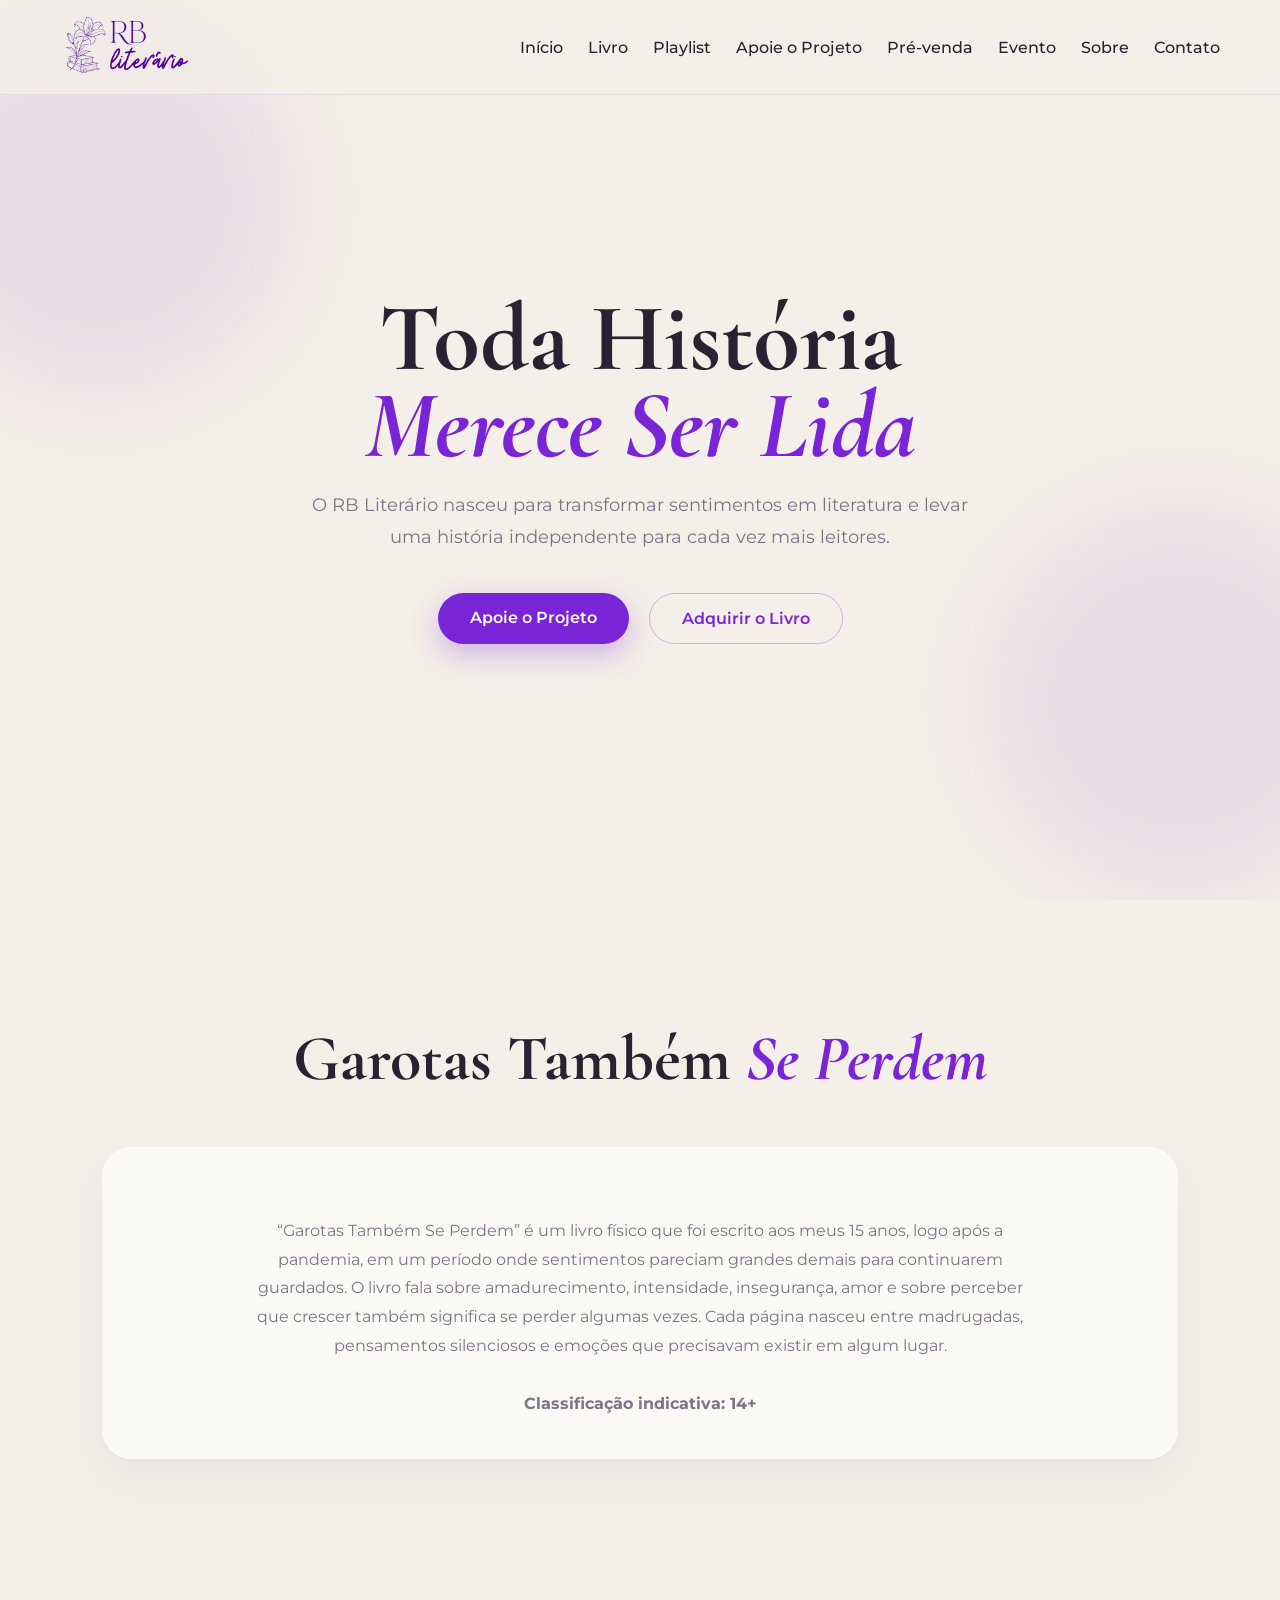
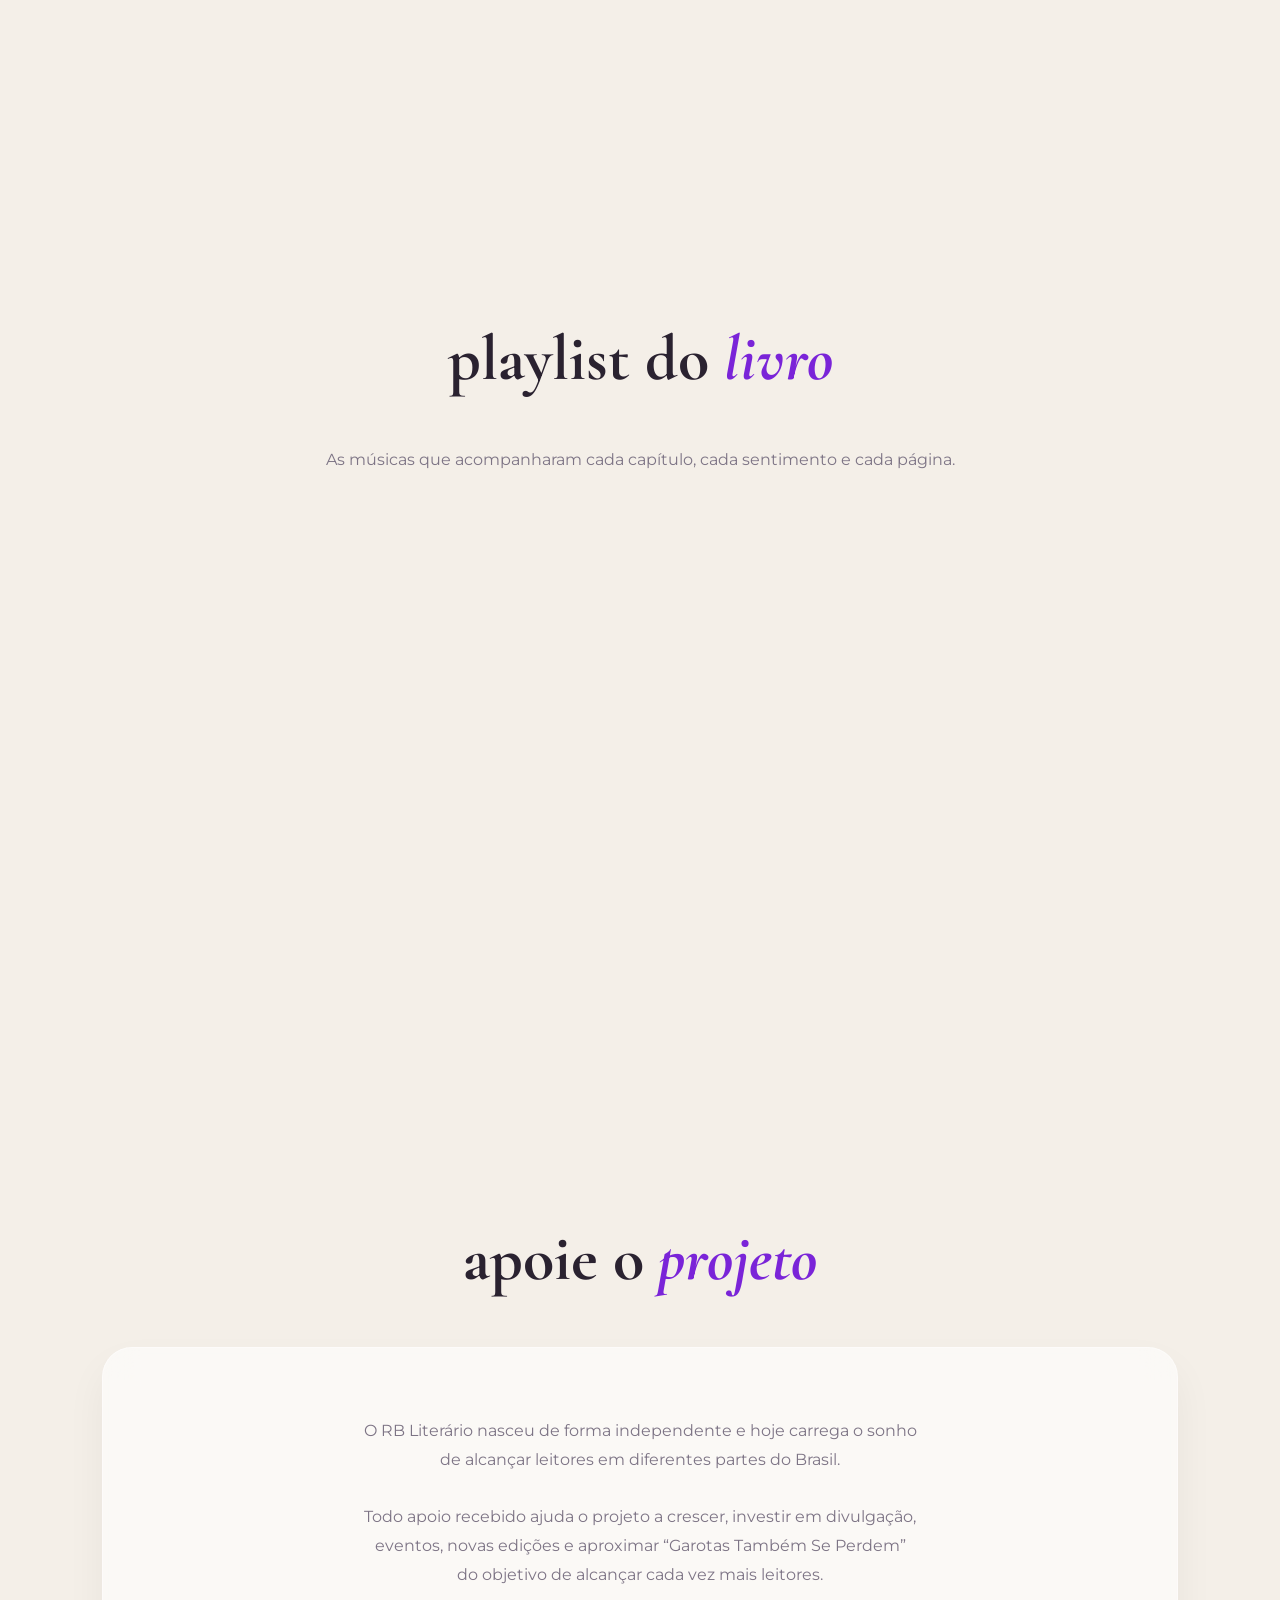
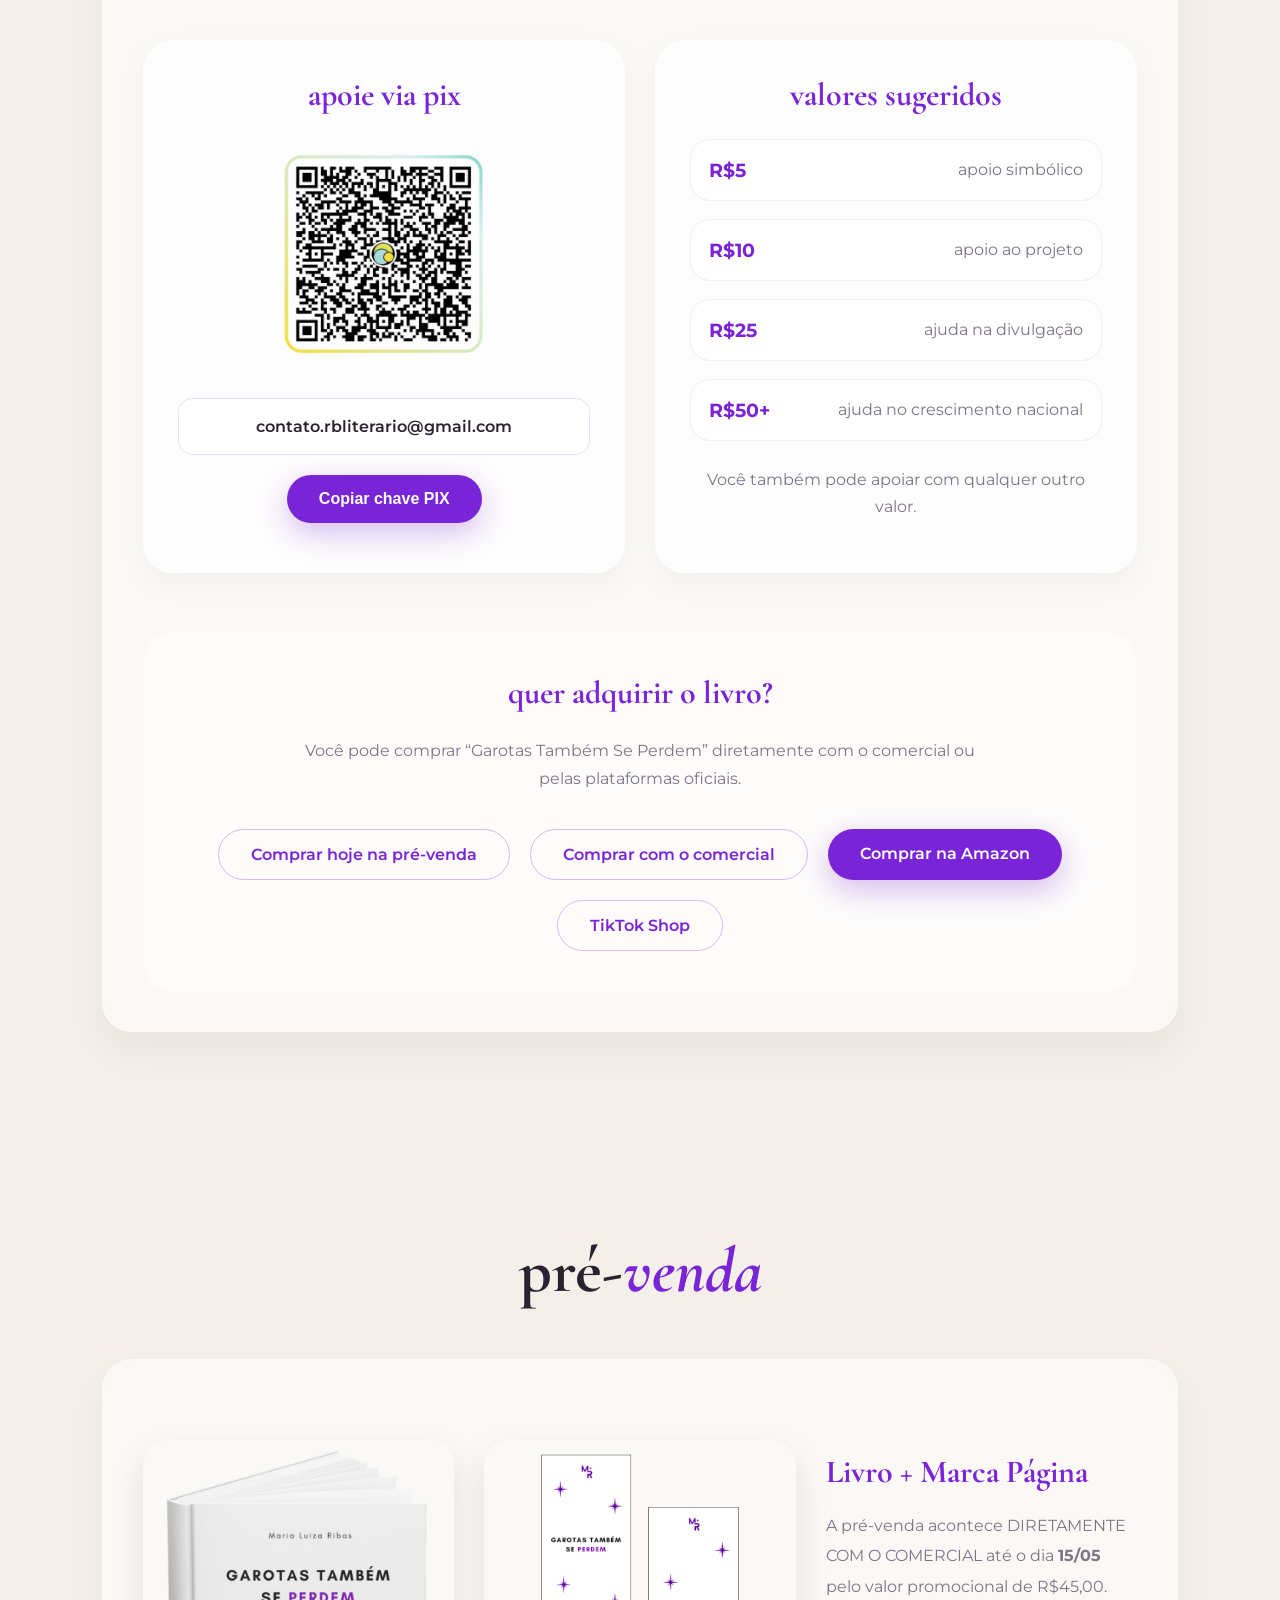
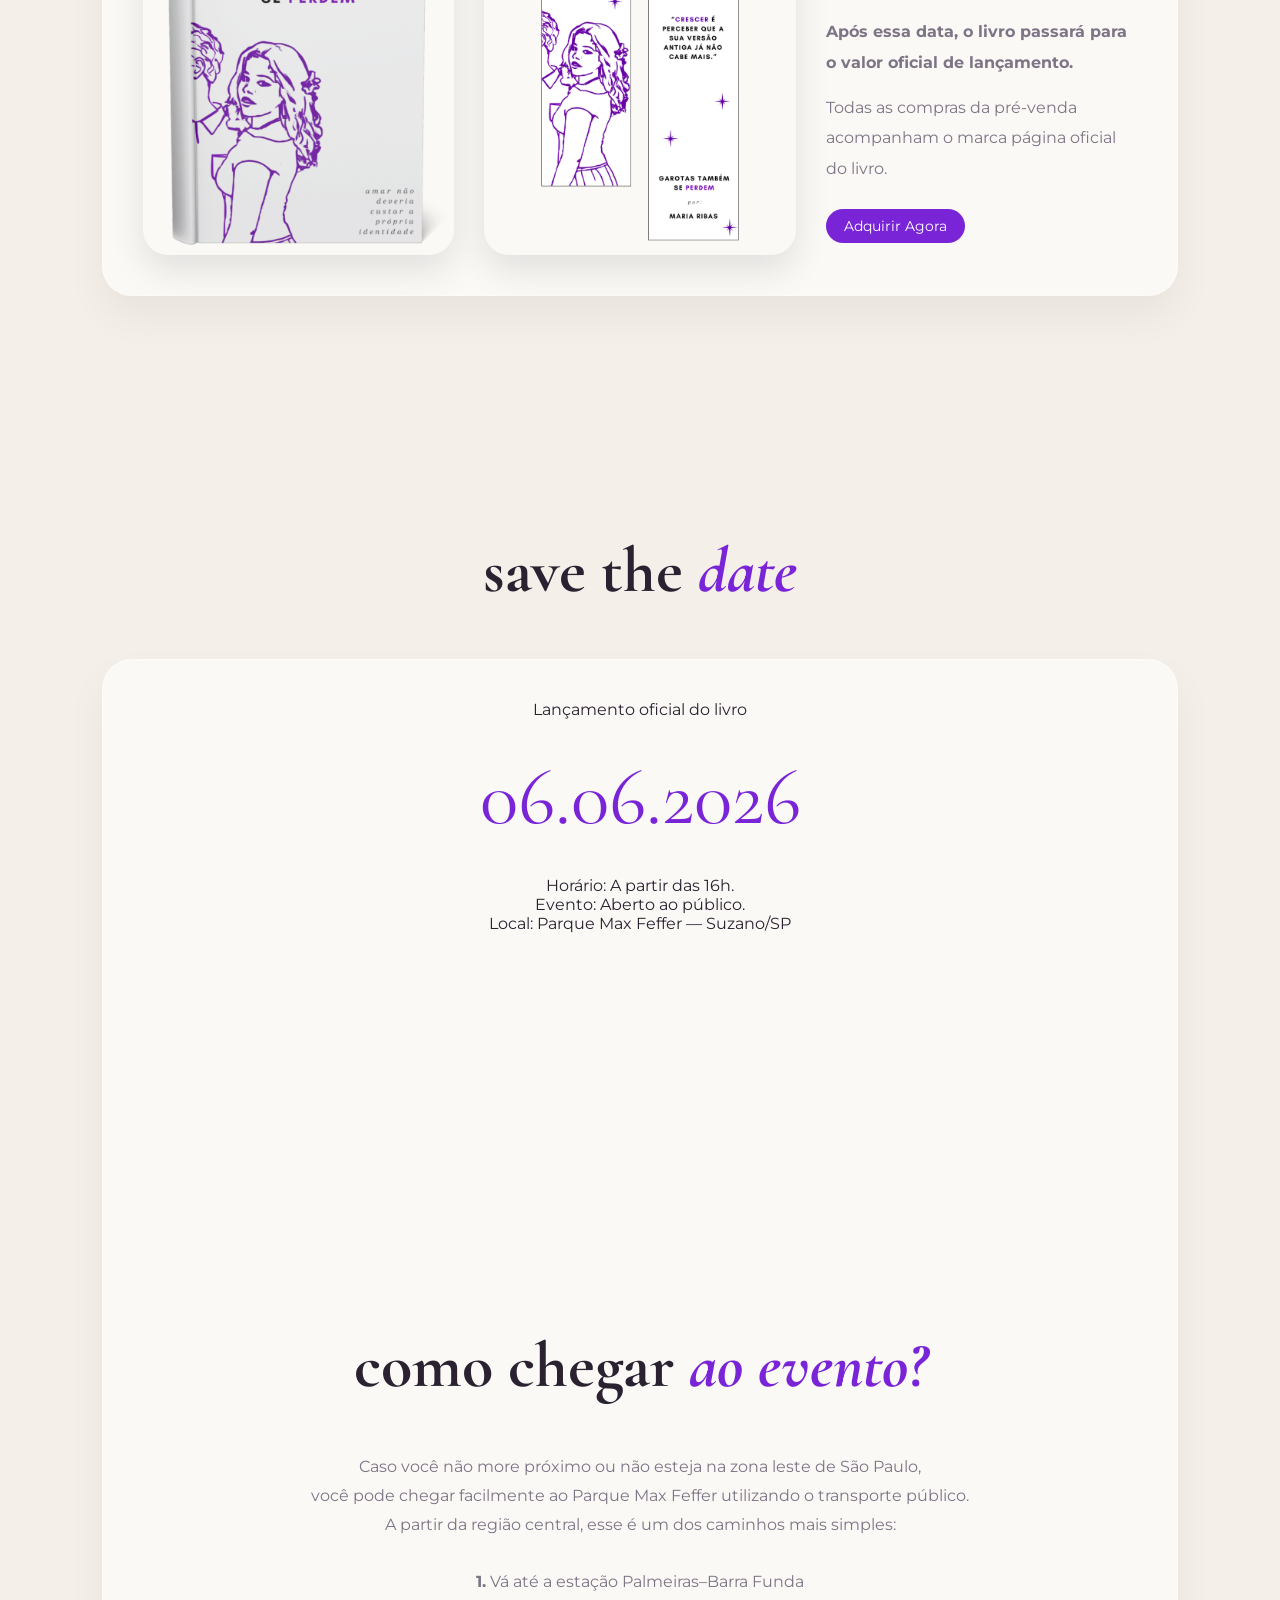
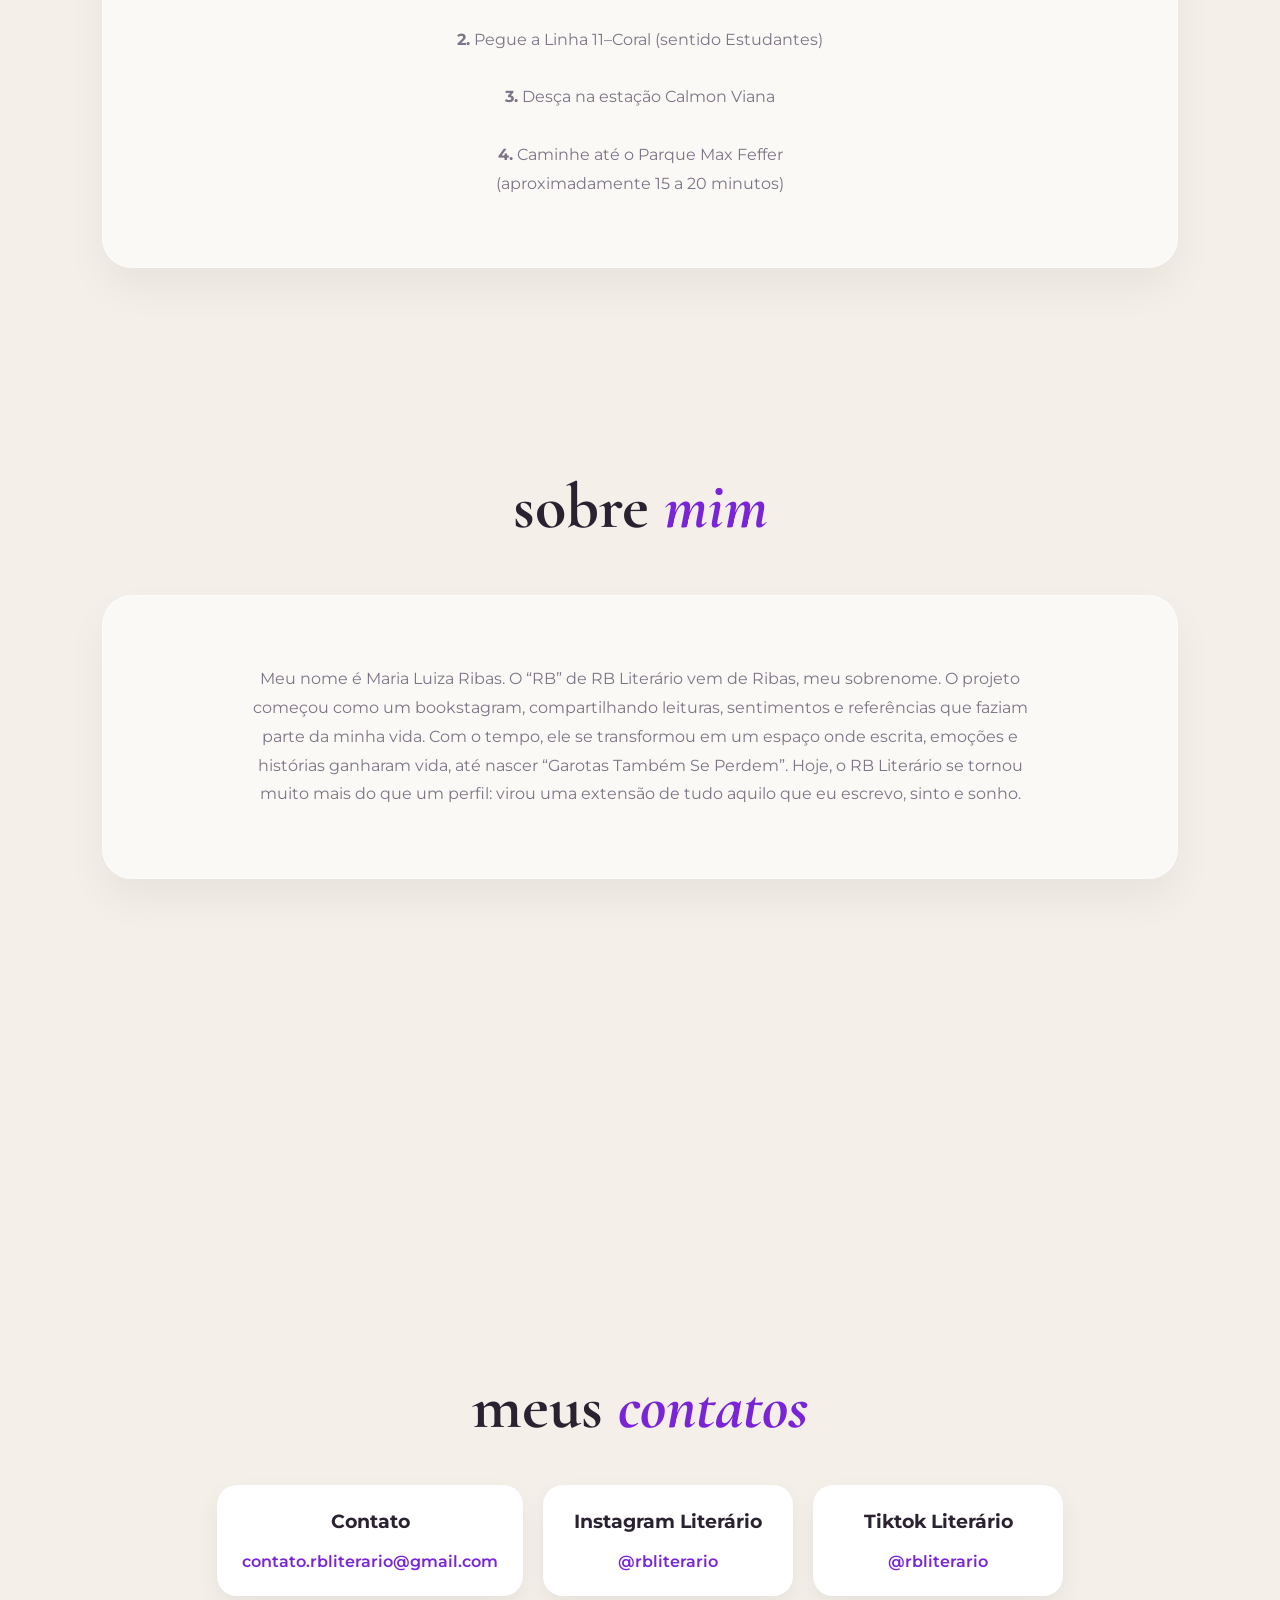
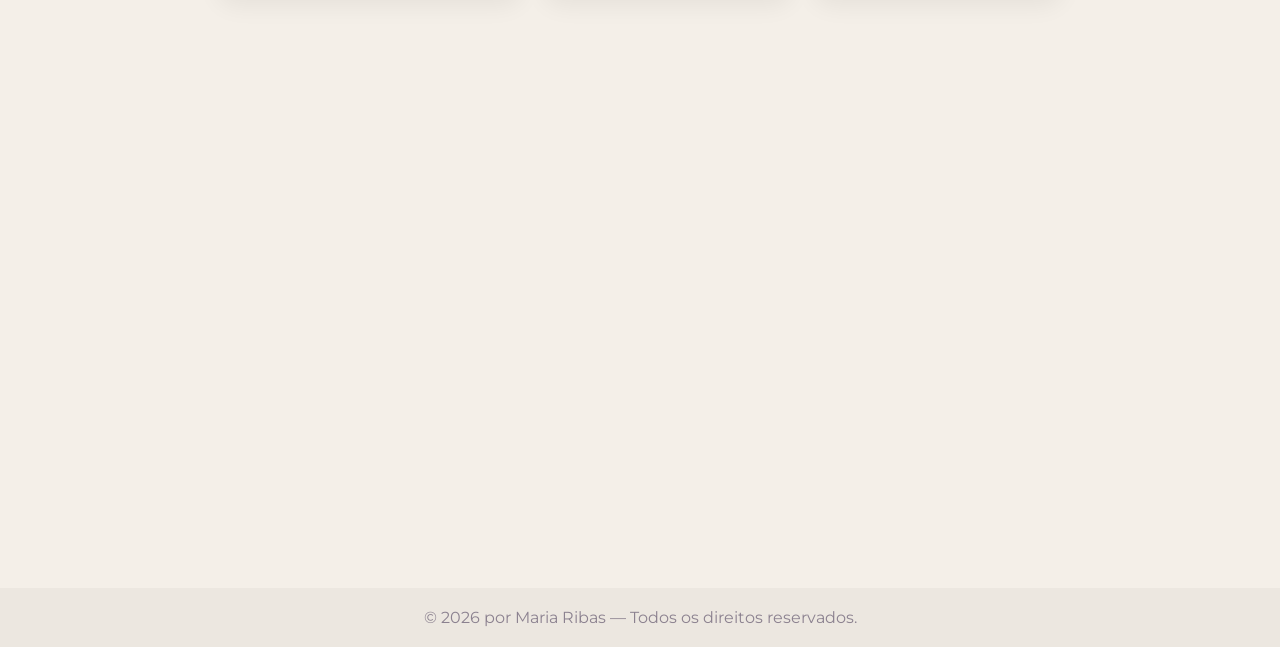
==== index.html @ 1b00bbaa "Update index.html" ====
<!DOCTYPE html>
<html lang="pt-BR">

<head>
  <meta charset="UTF-8" />
  <meta name="viewport" content="width=device-width, initial-scale=1.0" />

  <title>RB Literário | Maria Luiza Ribas</title>
  <meta name="description" content="Site oficial da escritora Maria Luiza Ribas e do projeto RB Literário.">
  <link rel="icon" href="img/Icon.png">

  <link rel="preconnect" href="https://fonts.googleapis.com">
  <link rel="preconnect" href="https://fonts.gstatic.com" crossorigin>
  <link
    href="https://fonts.googleapis.com/css2?family=Cormorant+Garamond:wght@300;400;500;600;700&family=Montserrat:wght@300;400;500;600;700&display=swap"
    rel="stylesheet">

  <link rel="stylesheet" href="style.css">
</head>


<body>

  <header>
    <nav>

      <div class="logo">
        <img src="img/LogoRB.png" alt="Logo RB Literário">
      </div>

      <div class="menu-toggle" id="menu-toggle">
        <span></span>
        <span></span>
        <span></span>
      </div>

      <div class="menu">

        <a href="#inicio">Início</a>

        <a href="#livro">Livro</a>

        <a href="#playlist">Playlist</a>

        <a href="#apoie">Apoie o Projeto</a>

        <a href="#venda">Pré-venda</a>

        <a href="#convite">Evento</a>

        <a href="#sobre">Sobre</a>

        <a href="#contato">Contato</a>

      </div>

    </nav>
  </header>

  <section class="hero" id="inicio">

    <div class="floating one"></div>
    <div class="floating two"></div>

    <h1>
        Toda História <br>
      <span>Merece Ser Lida</span>
    </h1>

    <p>
       O RB Literário nasceu para transformar sentimentos em literatura e levar uma história independente para cada vez mais leitores.
    </p>

    <div class="hero-buttons">
      <a href="#apoie" class="btn btn-primary">Apoie o Projeto</a>

      <a href="#venda" class="btn btn-secondary">
        Adquirir o Livro
      </a>

    </div>

  </section>

  <section id="livro" class="reveal">

    <h2 class="section-title">
      Garotas Também <span>Se Perdem</span>
    </h2>

    <div class="glass-card">

      <p class="section-text">
        “Garotas Também Se Perdem” é um livro físico que foi escrito aos meus 15 anos, logo após a pandemia, em um período onde sentimentos pareciam grandes demais para continuarem guardados. O livro fala sobre amadurecimento, intensidade, insegurança, amor e sobre perceber que crescer também significa se perder algumas vezes. Cada página nasceu entre madrugadas, pensamentos silenciosos e emoções que precisavam existir em algum lugar.

        <b>Classificação indicativa: 14+</b>
      </p>

    </div>

  </section>

  <section id="playlist" class="reveal">

    <h2 class="section-title">
      playlist do <span>livro</span>
    </h2>

    <p class="section-text">
      As músicas que acompanharam cada capítulo, cada sentimento e cada página.

    </p>

    <iframe data-testid="embed-iframe" style="border-radius:12px"
      src="https://open.spotify.com/embed/playlist/5yF9Hea7boRkSgJHb0w9vC?utm_source=generator" width="100%"
      height="352" frameBorder="0" allowfullscreen=""
      allow="autoplay; clipboard-write; encrypted-media; fullscreen; picture-in-picture" loading="lazy">
    </iframe>

  </section>

   <section id="apoie" class="reveal">

  <h2 class="section-title">
    apoie o <span>projeto</span>
  </h2>

  <div class="glass-card apoio-container">

    <p class="section-text">
      O RB Literário nasceu de forma independente e hoje carrega o sonho
      de alcançar leitores em diferentes partes do Brasil.
    </p>

    <p class="section-text">
      Todo apoio recebido ajuda o projeto a crescer, investir em divulgação,
      eventos, novas edições e aproximar “Garotas Também Se Perdem”
      do objetivo de alcançar cada vez mais leitores.
    </p>

    <div class="apoio-grid">

      <div class="pix-card">

        <h3>apoie via pix</h3>

        <img
          src="img/qrcodepix.png"
          alt="QR Code PIX"
          class="pix-qr"
        >

        <div class="pix-key" id="pixKey">
          contato.rbliterario@gmail.com
        </div>

        <button class="btn btn-primary" id="copyPix">
          Copiar chave PIX
        </button>

        <span class="pix-feedback" id="pixFeedback"></span>

      </div>

      <div class="apoio-info">

        <h3>valores sugeridos</h3>

        <div class="valor-card">
          <strong>R$5</strong>
          <span>apoio simbólico</span>
        </div>

        <div class="valor-card">
          <strong>R$10</strong>
          <span>apoio ao projeto</span>
        </div>

        <div class="valor-card">
          <strong>R$25</strong>
          <span>ajuda na divulgação</span>
        </div>

        <div class="valor-card">
          <strong>R$50+</strong>
          <span>ajuda no crescimento nacional</span>
        </div>

        <p class="apoio-extra">
          Você também pode apoiar com qualquer outro valor.
        </p>

      </div>

    </div>

    <div class="comprar-livro">

      <h3>quer adquirir o livro?</h3>

      <p>
        Você pode comprar “Garotas Também Se Perdem”
        diretamente com o comercial ou pelas plataformas oficiais.
      </p>

      <div class="comprar-buttons">

         <a href="#venda"
          class="btn btn-secondary">
          Comprar hoje na pré-venda
        </a>

        <a href="mailto:contato.rbliterario@gmail.com"
          class="btn btn-secondary">
          Comprar com o comercial
        </a>

        <a href="#"
          target="_blank"
          class="btn btn-primary">
          Comprar na Amazon
        </a>

        <a href="#"
          target="_blank"
          class="btn btn-secondary">
          TikTok Shop
        </a>

      </div>

    </div>

  </div>

</section>

  <section id="venda" class="reveal">

    <h2 class="section-title">
      pré-<span>venda</span>
    </h2>

    <div class="glass-card">

      <div class="pre-venda-grid">

        <img src="img/LivroFisico.png" alt="Livro" class="pre-venda-img">

        <img src="img/MarcaPag.png" alt="Marca Página" class="pre-venda-img">

        <div class="pre-venda-info">

          <h3>Livro + Marca Página</h3>

          <p>
            A pré-venda acontece DIRETAMENTE COM O COMERCIAL até o dia <strong>15/05</strong> pelo valor promocional de R$45,00.
          </p>

          <p>
            <strong>Após essa data, o livro passará para o valor oficial de lançamento.</strong>
            <!-- de <strong>R$60,00</strong>. -->
          </p>

          <p>
            Todas as compras da pré-venda acompanham o marca página oficial do livro.
          </p>

          <span class="badge">
            <a href="#contato">Adquirir Agora</a>
          </span>

        </div>

      </div>

    </div>

  </section>

  <section id="convite" class="reveal">

    <h2 class="section-title">
      save the <span>date</span>
    </h2>

    <div class="glass-card invite-box">

      <p>Lançamento oficial do livro</p>

      <div class="invite-date">
        06.06.2026
      </div>

      <p>
        Horário: A partir das 16h.
        <br>
        Evento: Aberto ao público.
        <br>
        Local: Parque Max Feffer — Suzano/SP
      </p>

      <iframe class="mapa" src="https://www.google.com/maps?q=Parque+Max+Feffer+Suzano&output=embed" loading="lazy">
      </iframe>

       <h2 class="section-title">
      como chegar <span>ao evento?</span>
    </h2>

      
      <p class="section-text">
        Caso você não more próximo ou não esteja na zona leste de São Paulo,
        você pode chegar facilmente ao Parque Max Feffer utilizando o transporte público.
        A partir da região central, esse é um dos caminhos mais simples:

        <strong>1.</strong> Vá até a estação Palmeiras–Barra Funda

        <strong>2.</strong> Pegue a Linha 11–Coral (sentido Estudantes)

        <strong>3.</strong> Desça na estação Calmon Viana

        <strong>4.</strong> Caminhe até o Parque Max Feffer
        (aproximadamente 15 a 20 minutos)

      </p>
      
    </div>

  </section>

   <section id="sobre" class="reveal">

    <h2 class="section-title">
      sobre <span>mim</span>
    </h2>

    <div class="glass-card">

      <p class="section-text">
        Meu nome é Maria Luiza Ribas. O “RB” de RB Literário vem de Ribas, meu sobrenome. O projeto começou como um bookstagram, compartilhando leituras, sentimentos e referências que faziam parte da minha vida. Com o tempo, ele se transformou em um espaço onde escrita, emoções e histórias ganharam vida, até nascer “Garotas Também Se Perdem”. Hoje, o RB Literário se tornou muito mais do que um perfil: virou uma extensão de tudo aquilo que eu escrevo, sinto e sonho.

      </p>

    </div>

  </section>

  <section id="contato" class="reveal">

    <h2 class="section-title">
      meus <span>contatos</span>
    </h2>

    <div class="socials">

      
      <div class="social-card">

        <h3>Contato</h3>

        <br>

        <a href="mailto:contato.rbliterario@gmail.com">
          contato.rbliterario@gmail.com
        </a>

      </div>


      <div class="social-card">

        <h3>Instagram Literário</h3>

        <br>

        <a href="https://www.instagram.com/rbliterario" target="_blank">
          @rbliterario
        </a>

      </div>

      <div class="social-card">

        <h3>Tiktok Literário</h3>

        <br>

        <a href="https://www.tiktok.com/@rbliterario?lang=pt-BR" target="_blank">
          @rbliterario
        </a>

      </div>

      <!-- <div class="social-card">

        <h3>Instagram Pessoal</h3>

        <br>

        <a href="https://www.instagram.com/maria.ribass">
          @maria.ribass
        </a>

      </div> -->

    </div>

  </section>

  <footer>
    © 2026 por Maria Ribas — Todos os direitos reservados.
  </footer>

<!-- 
  <footer>
  <div class="footer-content">
    <img src="img/LogoRB.png" alt="Logo RB Literário">
    <p>
       © 2026 — Todos os direitos reservados. Criado por Maria Ribas
    </p>
  </div>
</footer> -->

  <script src="script.js"></script>

</body>

</html>
---- style.css ----
* {
    margin: 0;
    padding: 0;
    box-sizing: border-box;
    scroll-behavior: smooth;
}

html,
body {
    overflow-x: hidden;
    width: 100%;
}

section {
    overflow: hidden;
}

:root {
    --bg: #f4efe8;
    --purple: #7a24d8;
    --dark: #2a2230;
    --light: #ffffff;
    --gray: #7d7485;
}

body {
    font-family: 'Montserrat', sans-serif;
    background: var(--bg);
    color: var(--dark);
    overflow-x: hidden;
}

body::-webkit-scrollbar {
    width: 10px;
}

body::-webkit-scrollbar-thumb {
    background: var(--purple);
    border-radius: 20px;
}

header {
    position: fixed;
    width: 100%;
    top: 0;
    z-index: 1000;
    backdrop-filter: blur(14px);
    background: rgba(244, 239, 232, 0.7);
    border-bottom: 1px solid rgba(122, 36, 216, 0.1);
}

nav {
    max-width: 1200px;
    margin: auto;
    display: flex;
    justify-content: space-between;
    align-items: center;
    padding: 15px 20px;
    position: relative;
}

.logo img {
    width: 180px;
}

.menu {
    display: flex;
    gap: 25px;
}

.menu a {
    text-decoration: none;
    color: var(--dark);
    font-weight: 500;
    transition: 0.3s;
    position: relative;
}

.menu a::after {
    content: '';
    position: absolute;
    width: 0;
    height: 2px;
    background: var(--purple);
    left: 0;
    bottom: -6px;
    transition: 0.3s;
}

.menu a:hover::after {
    width: 100%;
}

.menu-toggle {
    display: none;
    flex-direction: column;
    cursor: pointer;
    gap: 6px;
}

.menu-toggle span {
    width: 28px;
    height: 3px;
    background: var(--purple);
    border-radius: 20px;
    transition: 0.4s;
}

.menu-toggle.active span:nth-child(1) {
    transform: rotate(45deg) translateY(12px);
}

.menu-toggle.active span:nth-child(2) {
    opacity: 0;
}

.menu-toggle.active span:nth-child(3) {
    transform: rotate(-45deg) translateY(-12px);
}

section {
    min-height: 100vh;
    padding: 120px 8% 80px;
    position: relative;
}

.hero {
    display: flex;
    justify-content: center;
    align-items: center;
    text-align: center;
    flex-direction: column;
}

.hero h1 {
    font-family: 'Cormorant Garamond', serif;
    font-size: 6rem;
    line-height: 0.9;
    max-width: 900px;
    margin-bottom: 20px;
    animation: fadeUp 1s ease;
}

.hero h1 span {
    color: var(--purple);
    font-style: italic;
}

.hero p {
    max-width: 700px;
    color: var(--gray);
    font-size: 1.1rem;
    line-height: 1.8;
    animation: fadeUp 1.2s ease;
}

.hero-buttons {
    display: flex;
    gap: 20px;
    margin-top: 40px;
    flex-wrap: wrap;
    justify-content: center;
}

.btn {
    padding: 15px 32px;
    border-radius: 40px;
    border: none;
    cursor: pointer;
    font-size: 1rem;
    transition: 0.4s;
    text-decoration: none;
    font-weight: 600;
}

.btn-primary {
    background: var(--purple);
    color: white;
    box-shadow: 0 10px 30px rgba(122, 36, 216, 0.3);
}

.btn-primary:hover {
    transform: translateY(-5px) scale(1.03);
}

.btn-secondary {
    background: transparent;
    border: 1px solid rgba(122, 36, 216, 0.3);
    color: var(--purple);
}

.section-title {
    font-family: 'Cormorant Garamond', serif;
    font-size: 4rem;
    margin-bottom: 20px;
    text-align: center;
}

.section-title span {
    color: var(--purple);
    font-style: italic;
}

.section-text {
    max-width: 800px;
    margin: auto;
    text-align: center;
    line-height: 1.8;
    color: var(--gray);
    white-space: pre-line;
}

.glass-card {
    background: rgba(255, 255, 255, 0.6);
    border: 1px solid rgba(255, 255, 255, 0.4);
    backdrop-filter: blur(16px);
    border-radius: 30px;
    padding: 40px;
    margin-top: 50px;
    box-shadow: 0 20px 40px rgba(0, 0, 0, 0.05);
}

.invite-box {
    text-align: center;
}

.invite-date {
    font-size: 5rem;
    font-family: 'Cormorant Garamond', serif;
    color: var(--purple);
    margin: 30px 0;
}

.spotify {
    width: 100%;
    height: 380px;
    border: none;
    border-radius: 20px;
    margin-top: 40px;
}

.socials {
    display: flex;
    justify-content: center;
    gap: 20px;
    flex-wrap: wrap;
    margin-top: 40px;
}

.social-card {
    background: white;
    padding: 25px;
    border-radius: 20px;
    min-width: 250px;
    transition: 0.4s;
    text-align: center;
    box-shadow: 0 10px 25px rgba(0, 0, 0, 0.06);
}

.social-card:hover {
    transform: translateY(-8px);
}

.social-card a {
    color: var(--purple);
    text-decoration: none;
    font-weight: 600;
}

.floating {
    pointer-events: none;
    position: absolute;
    width: 400px;
    height: 400px;
    border-radius: 50%;
    background: rgba(122, 36, 216, 0.08);
    filter: blur(40px);
    z-index: -1;
    animation: float 8s ease-in-out infinite;
}

.one {
    top: 0;
    left: -100px;
}

.two {
    bottom: 0;
    right: -100px;
}

.reveal {
    opacity: 0;
    transform: translateY(60px);
    transition: 1s;
}

.reveal.active {
    opacity: 1;
    transform: translateY(0);
}

.pre-venda-grid {
    display: grid;
    grid-template-columns: repeat(auto-fit, minmax(260px, 1fr));
    gap: 30px;
    margin-top: 40px;
    align-items: center;
}

.pre-venda-img {
    width: 100%;
    border-radius: 25px;
    box-shadow: 0 15px 35px rgba(0, 0, 0, 0.1);
    transition: 0.4s;
}

.pre-venda-img:hover {
    transform: scale(1.03);
}

.pre-venda-info h3 {
    font-size: 2rem;
    margin-bottom: 20px;
    color: var(--purple);
    font-family: 'Cormorant Garamond', serif;
}

.pre-venda-info p {
    line-height: 1.9;
    color: var(--gray);
    margin-bottom: 15px;
}

.badge a {
    display: inline-block;
    background: var(--purple);
    color: white;
    padding: 8px 18px;
    border-radius: 30px;
    font-size: 0.9rem;
    margin-top: 10px;
    text-decoration: none;
}

.mapa {
    width: 100%;
    height: 350px;
    border: none;
    border-radius: 25px;
    margin-top: 40px;
}

#contato {
    /* min-height: auto; */
    padding-bottom: 40px;
}

footer {
    padding: 20px;
    text-align: center;
    background: #ece7e0;
    color: #8b818f;
    margin-top: 40px;
}

/* .footer-content {
  display: flex;
  align-items: center;
  justify-content: center;
  gap: 12px;
}

.footer-content img {
  width: 28px;
  opacity: 0.8;
}

.footer-content p {
  font-size: 0.9rem;
  color: #8b818f;
} */

@keyframes fadeUp {
    from {
        opacity: 0;
        transform: translateY(40px);
    }

    to {
        opacity: 1;
        transform: translateY(0);
    }
}

@keyframes float {
    0% {
        transform: translateY(0px);
    }

    50% {
        transform: translateY(-30px);
    }

    100% {
        transform: translateY(0px);
    }
}

@media(max-width: 768px) {

    .floating {
        display: none;
    }

    nav {
        flex-direction: row;
        justify-content: space-between;
        align-items: center;
    }

    .menu-toggle {
        display: flex;
    }

    .menu {
        position: absolute;
        top: 100%;
        right: 0;
        width: 100%;
        background: rgba(244, 239, 232, 0.98);
        backdrop-filter: blur(14px);

        flex-direction: column;
        align-items: center;

        padding: 30px 0;

        gap: 25px;

        opacity: 0;
        visibility: hidden;
        transform: translateY(-20px);

        transition: 0.4s;
    }

    .menu.active {
        opacity: 1;
        visibility: visible;
        transform: translateY(0);
    }

    .hero h1 {
        font-size: 3rem;
    }

    .section-title {
        font-size: 2.5rem;
    }

    .glass-card {
        padding: 25px;
    }

    .logo img {
        width: 140px;
    }

    .invite-date {
        font-size: 2.5rem;
    }

    .social-card {
        width: 100%;
    }

    iframe {
        height: 300px;
    }

    .pre-venda-grid {
        grid-template-columns: 1fr;
        gap: 20px;
    }

    .pre-venda-img {
        max-width: 220px;
        width: 100%;
        margin: 0 auto;
        display: block;
    }

}

/* apoie css */

.apoio-container {
    text-align: center;
}

.apoio-grid {
    display: grid;
    grid-template-columns: repeat(auto-fit, minmax(300px, 1fr));
    gap: 30px;
    margin-top: 50px;
}

.pix-card,
.apoio-info {
    background: rgba(255,255,255,0.7);
    border-radius: 30px;
    padding: 35px;
    box-shadow: 0 10px 30px rgba(0,0,0,0.04);
}

.pix-card h3,
.apoio-info h3,
.comprar-livro h3 {
    font-size: 2rem;
    margin-bottom: 25px;
    color: var(--purple);
    font-family: 'Cormorant Garamond', serif;
}

.pix-qr {
    width: 230px;
    max-width: 100%;
    margin-bottom: 25px;
    border-radius: 20px;
}

.pix-key {
    background: white;
    padding: 18px;
    border-radius: 15px;
    margin-bottom: 20px;
    font-weight: 600;
    border: 1px solid rgba(122,36,216,0.15);
    word-break: break-word;
}

.pix-feedback {
    display: block;
    margin-top: 15px;
    color: var(--purple);
    font-weight: 600;
}

.valor-card {
    background: white;
    border-radius: 20px;
    padding: 18px;
    margin-bottom: 18px;
    display: flex;
    justify-content: space-between;
    align-items: center;
    border: 1px solid rgba(122,36,216,0.08);
}

.valor-card strong {
    color: var(--purple);
    font-size: 1.2rem;
}

.valor-card span {
    color: var(--gray);
}

.apoio-extra {
    margin-top: 25px;
    color: var(--gray);
    line-height: 1.7;
}

.comprar-livro {
    margin-top: 60px;
    background: rgba(255,255,255,0.5);
    border-radius: 30px;
    padding: 40px;
}

.comprar-livro p {
    color: var(--gray);
    line-height: 1.8;
    max-width: 700px;
    margin: auto;
}

.comprar-buttons {
    display: flex;
    gap: 20px;
    justify-content: center;
    flex-wrap: wrap;
    margin-top: 35px;
}

@media(max-width: 768px){

    .pix-card,
    .apoio-info,
    .comprar-livro{
        padding: 25px;
    }

    .valor-card{
        flex-direction: column;
        gap: 8px;
        text-align: center;
    }

    .comprar-buttons{
        flex-direction: column;
    }

    .comprar-buttons .btn{
        width: 100%;
    }

}
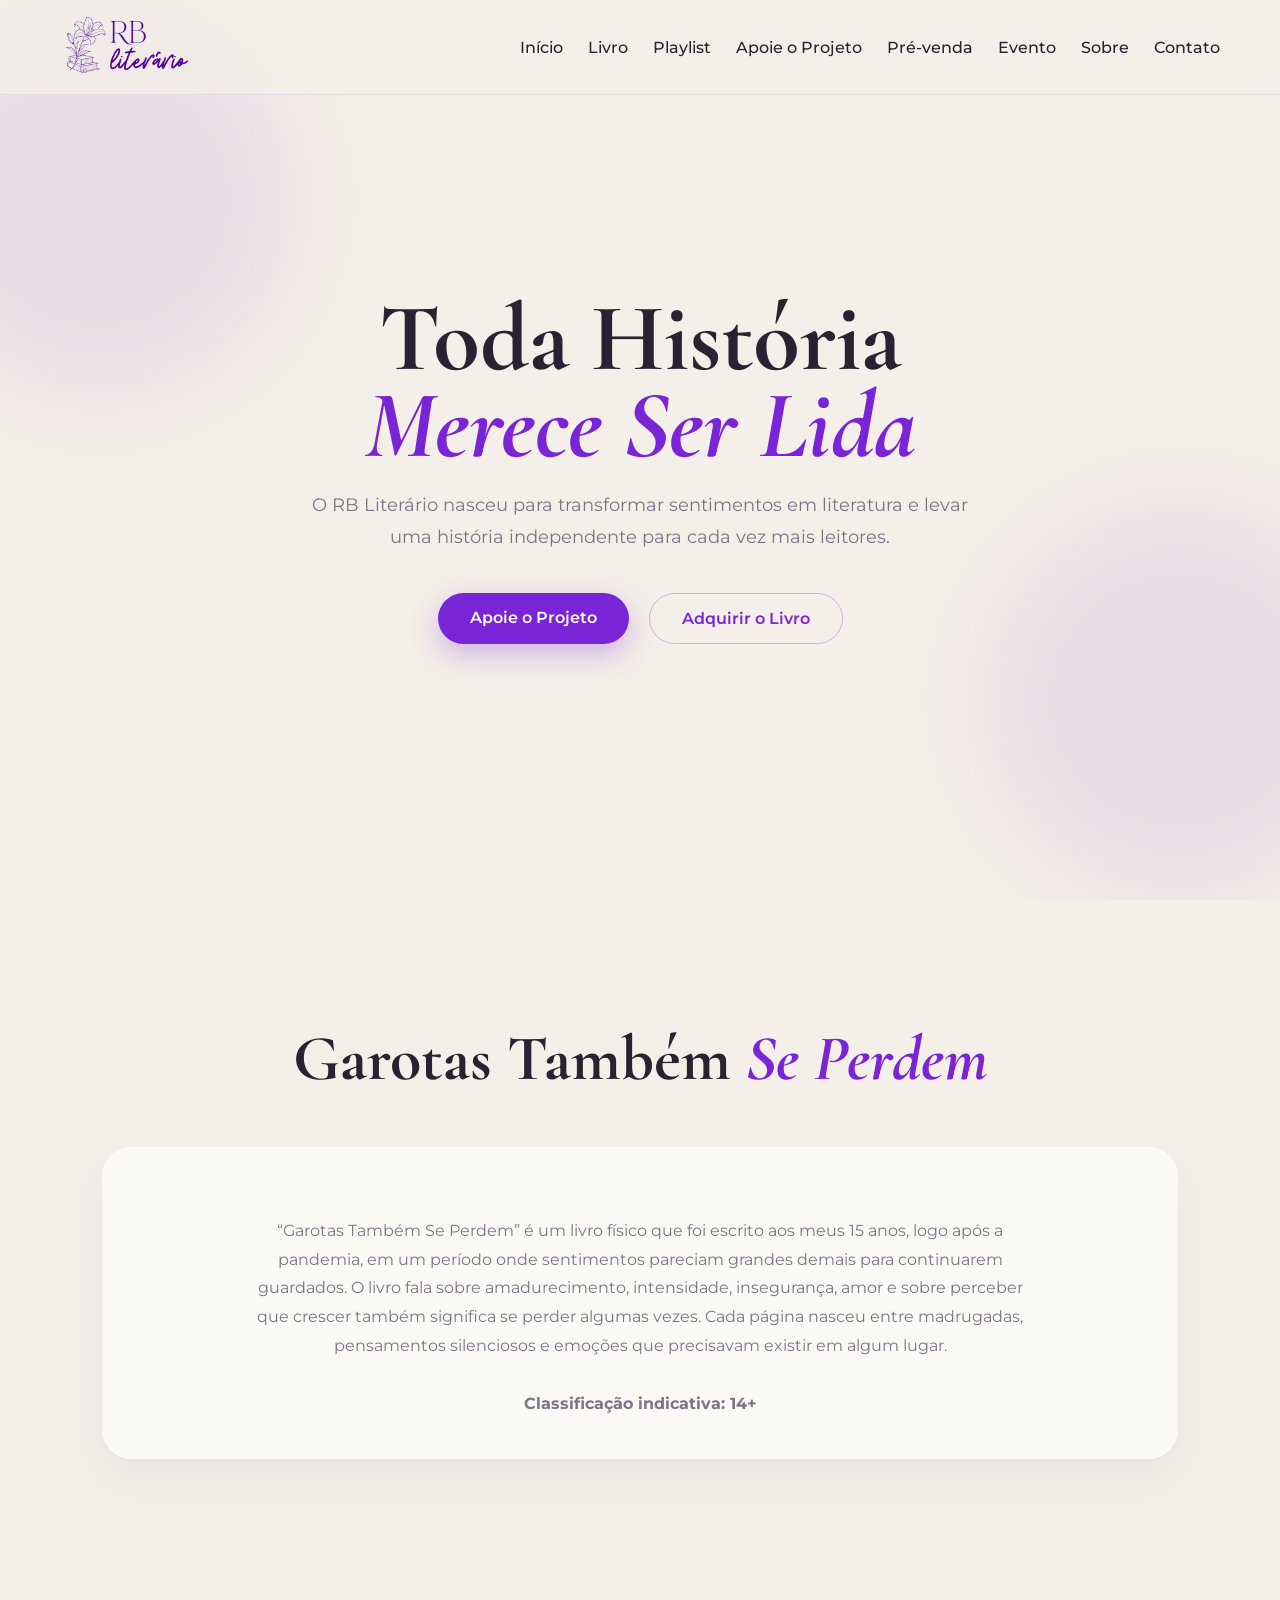
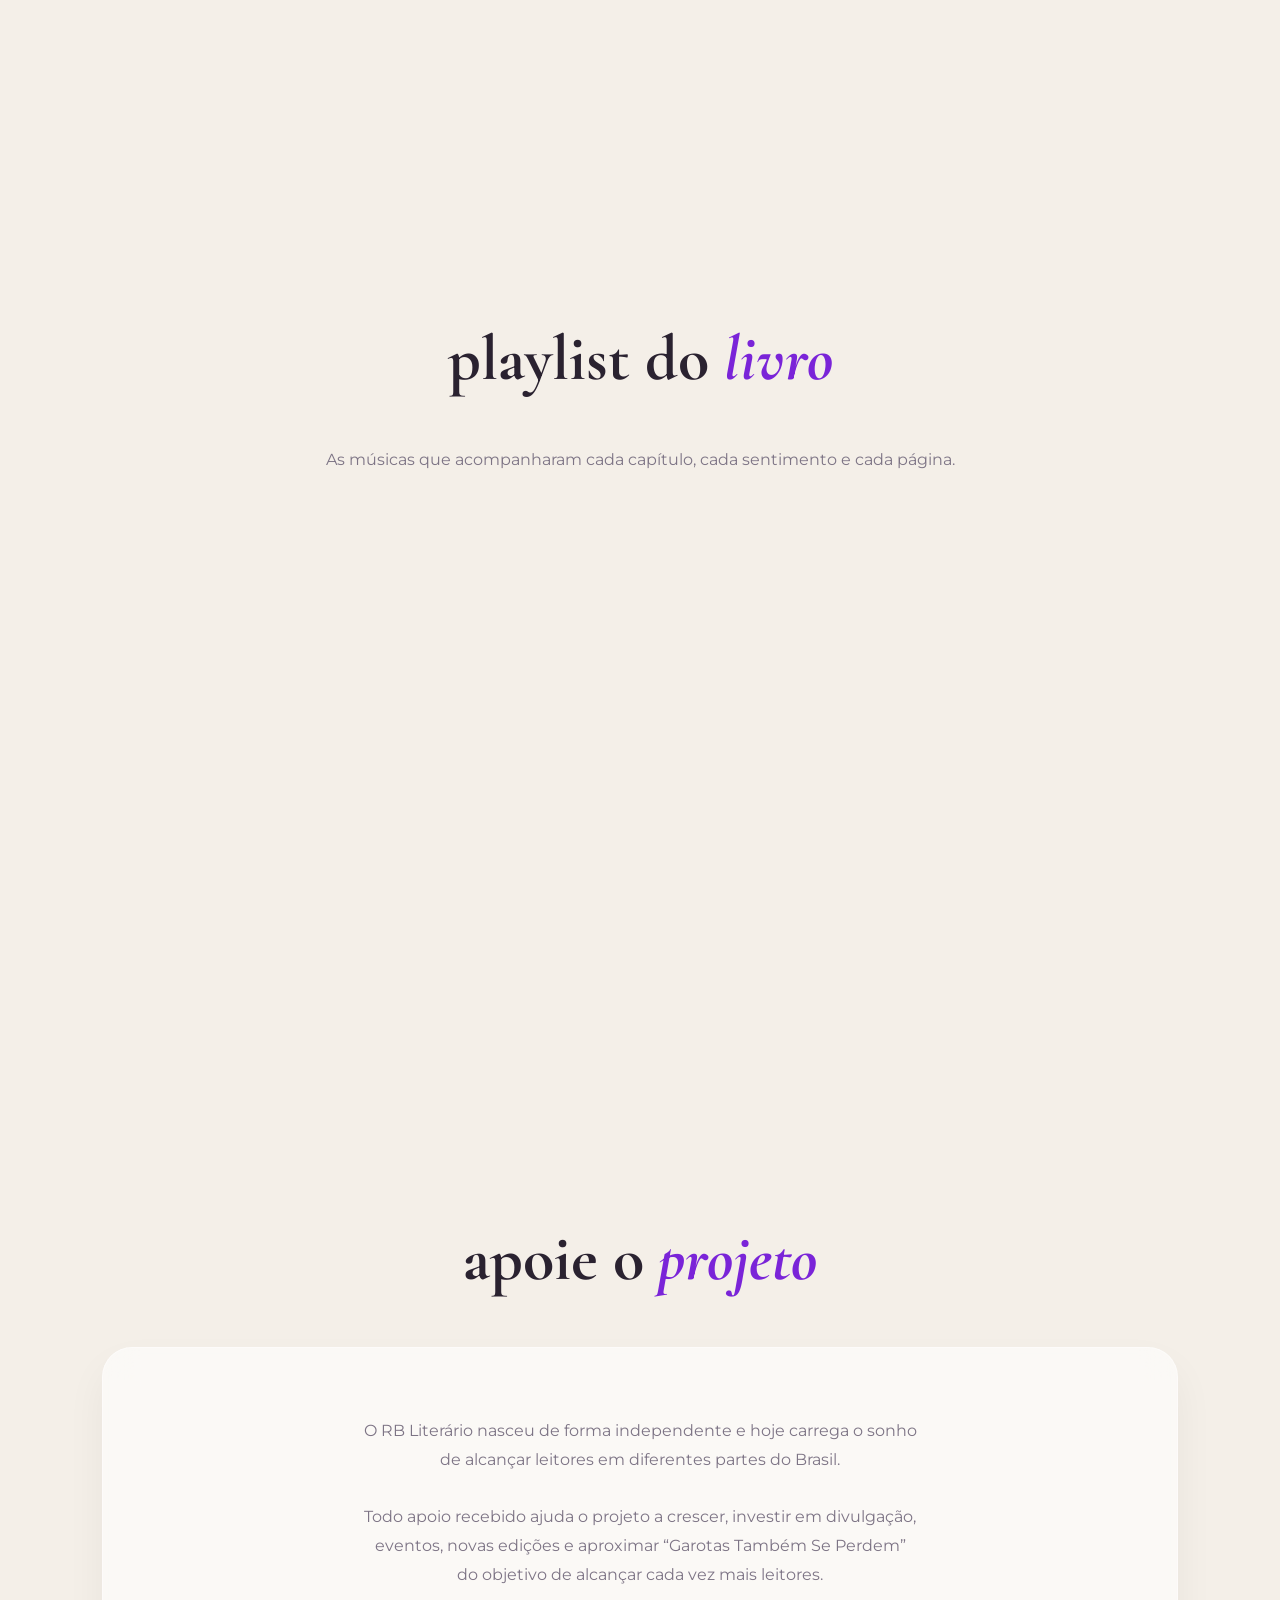
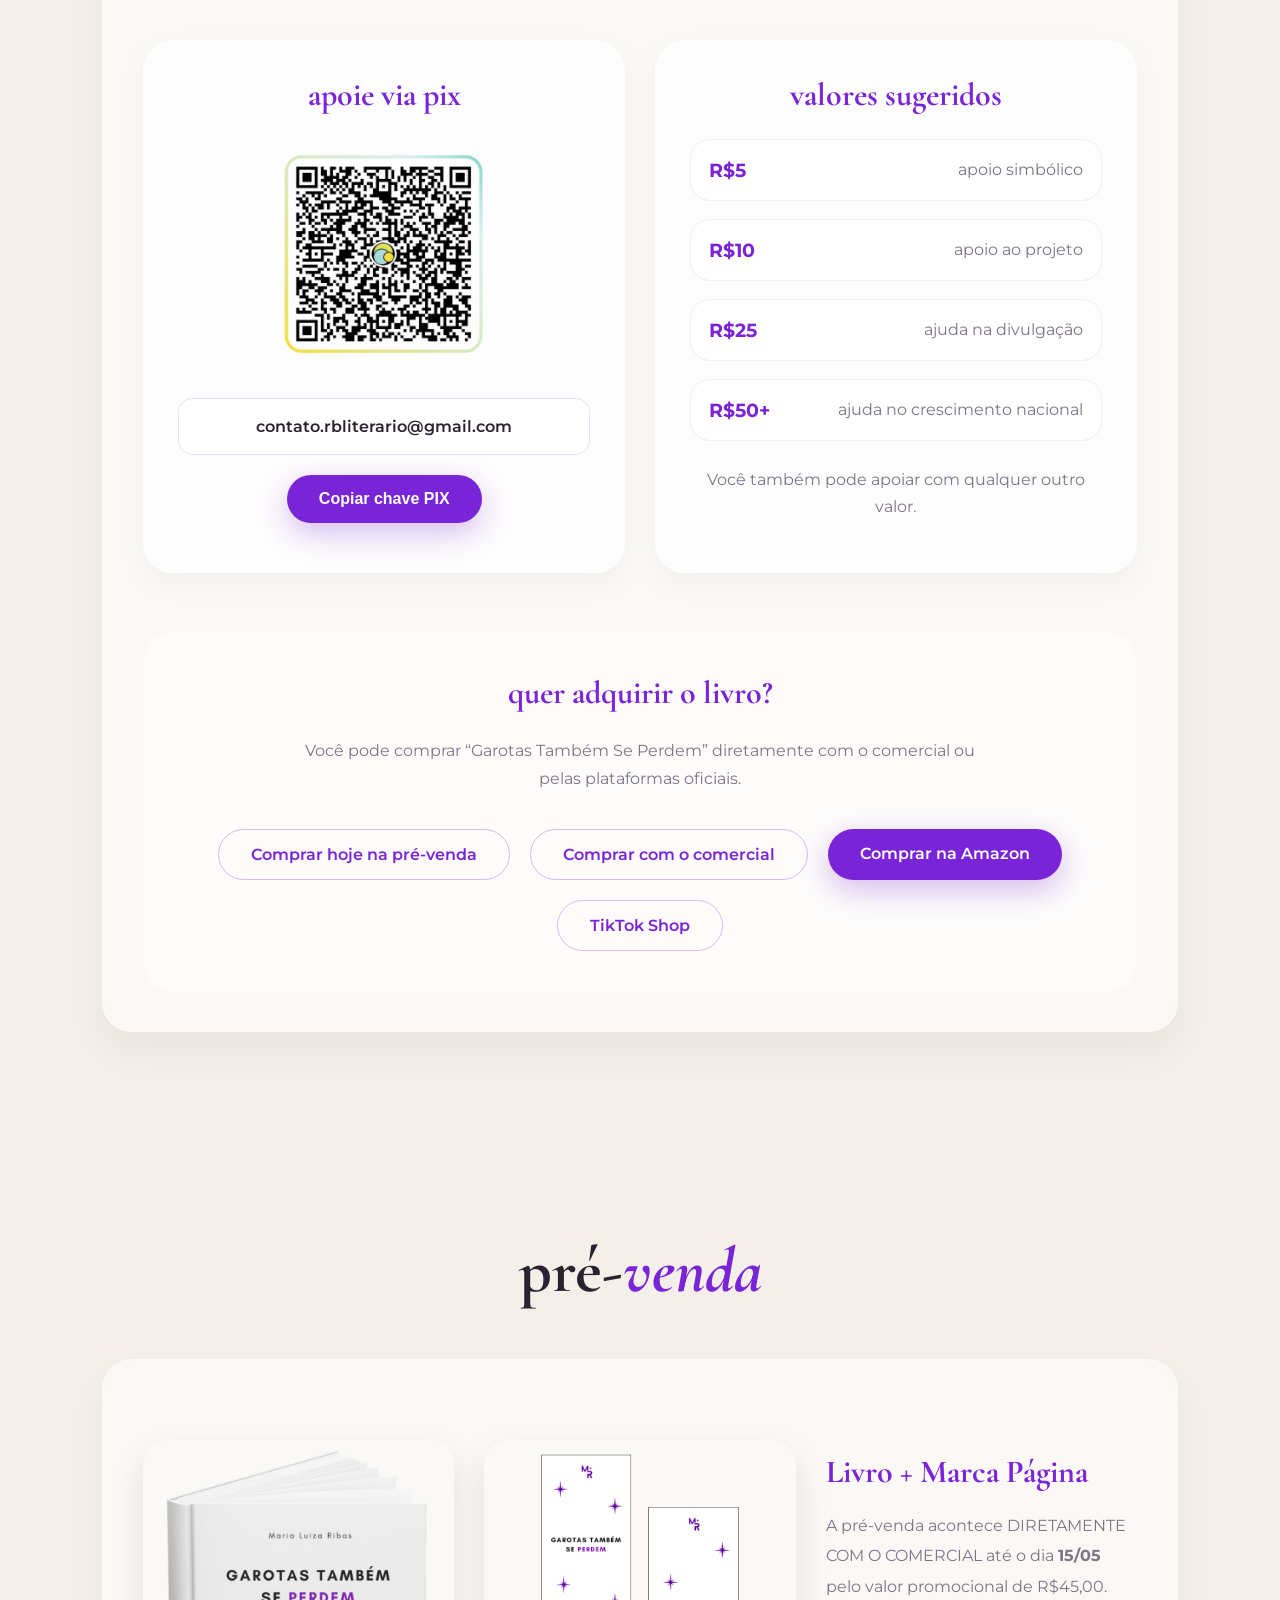
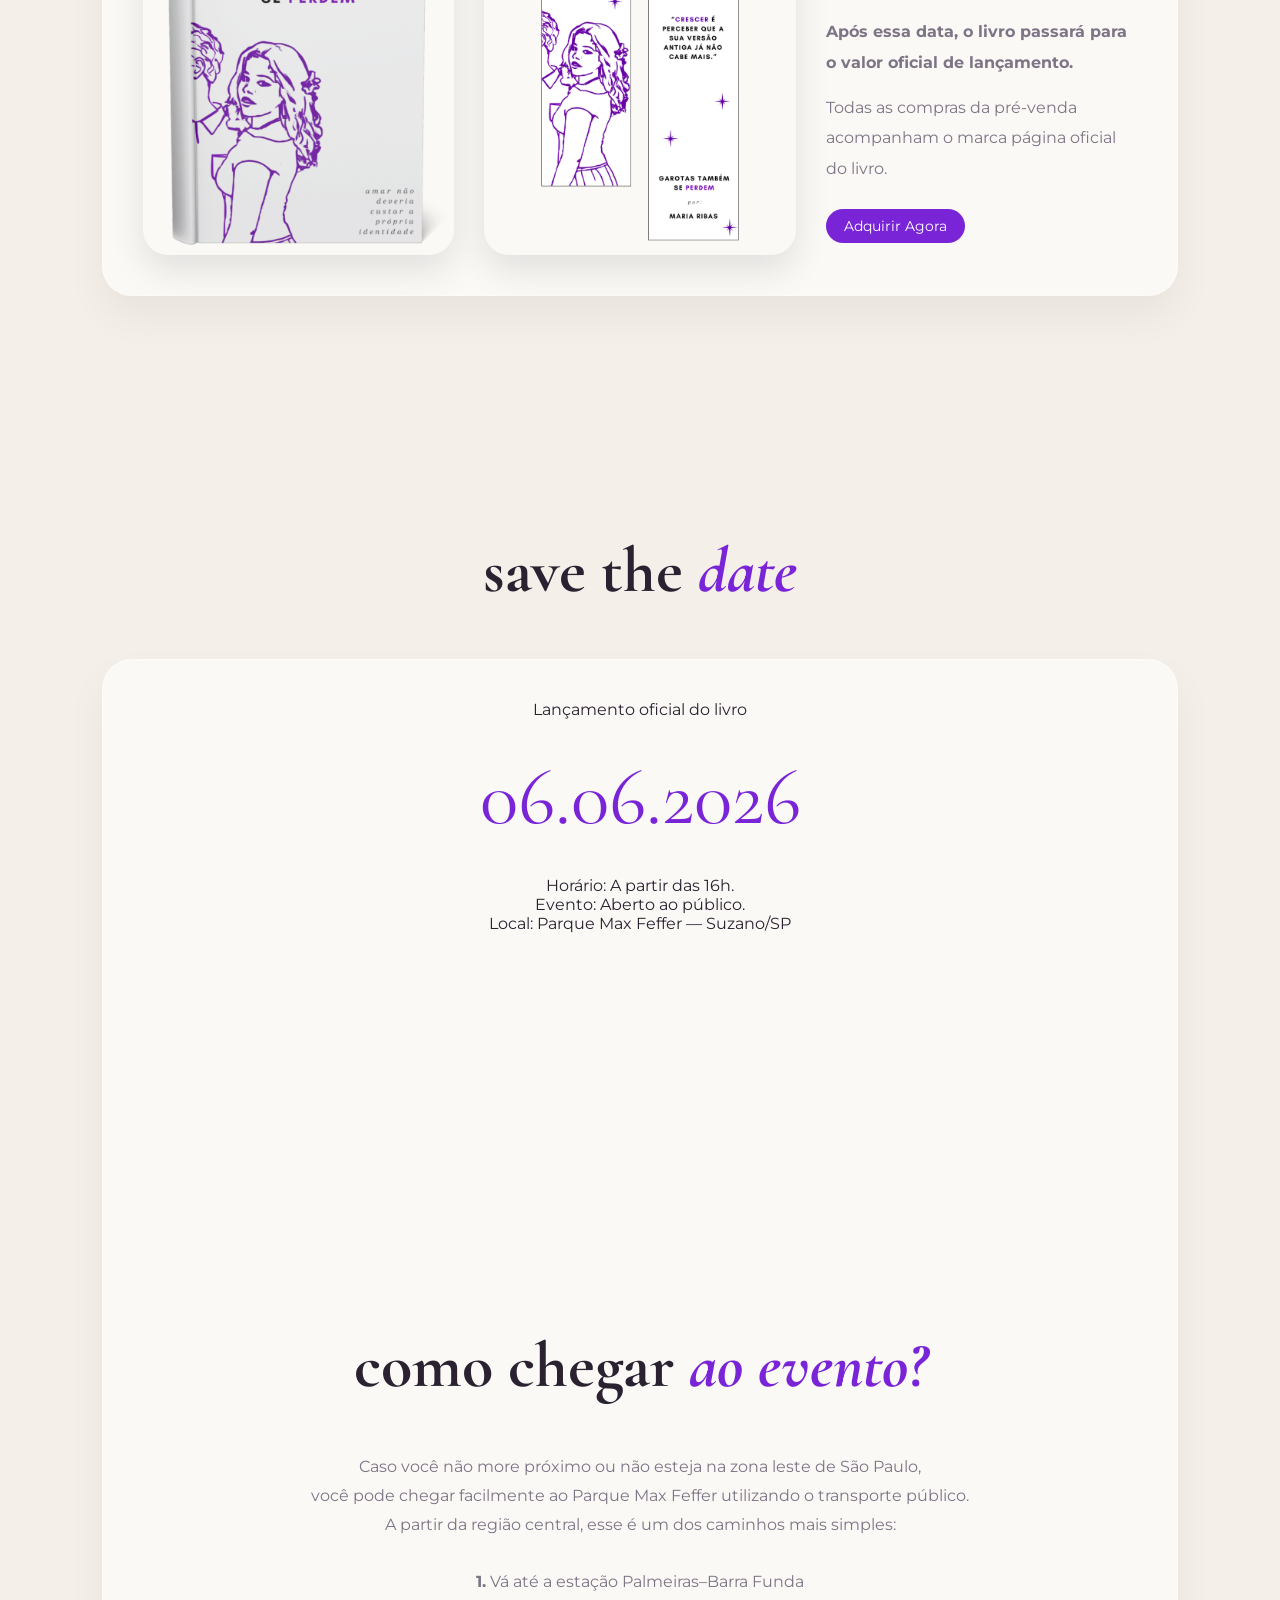
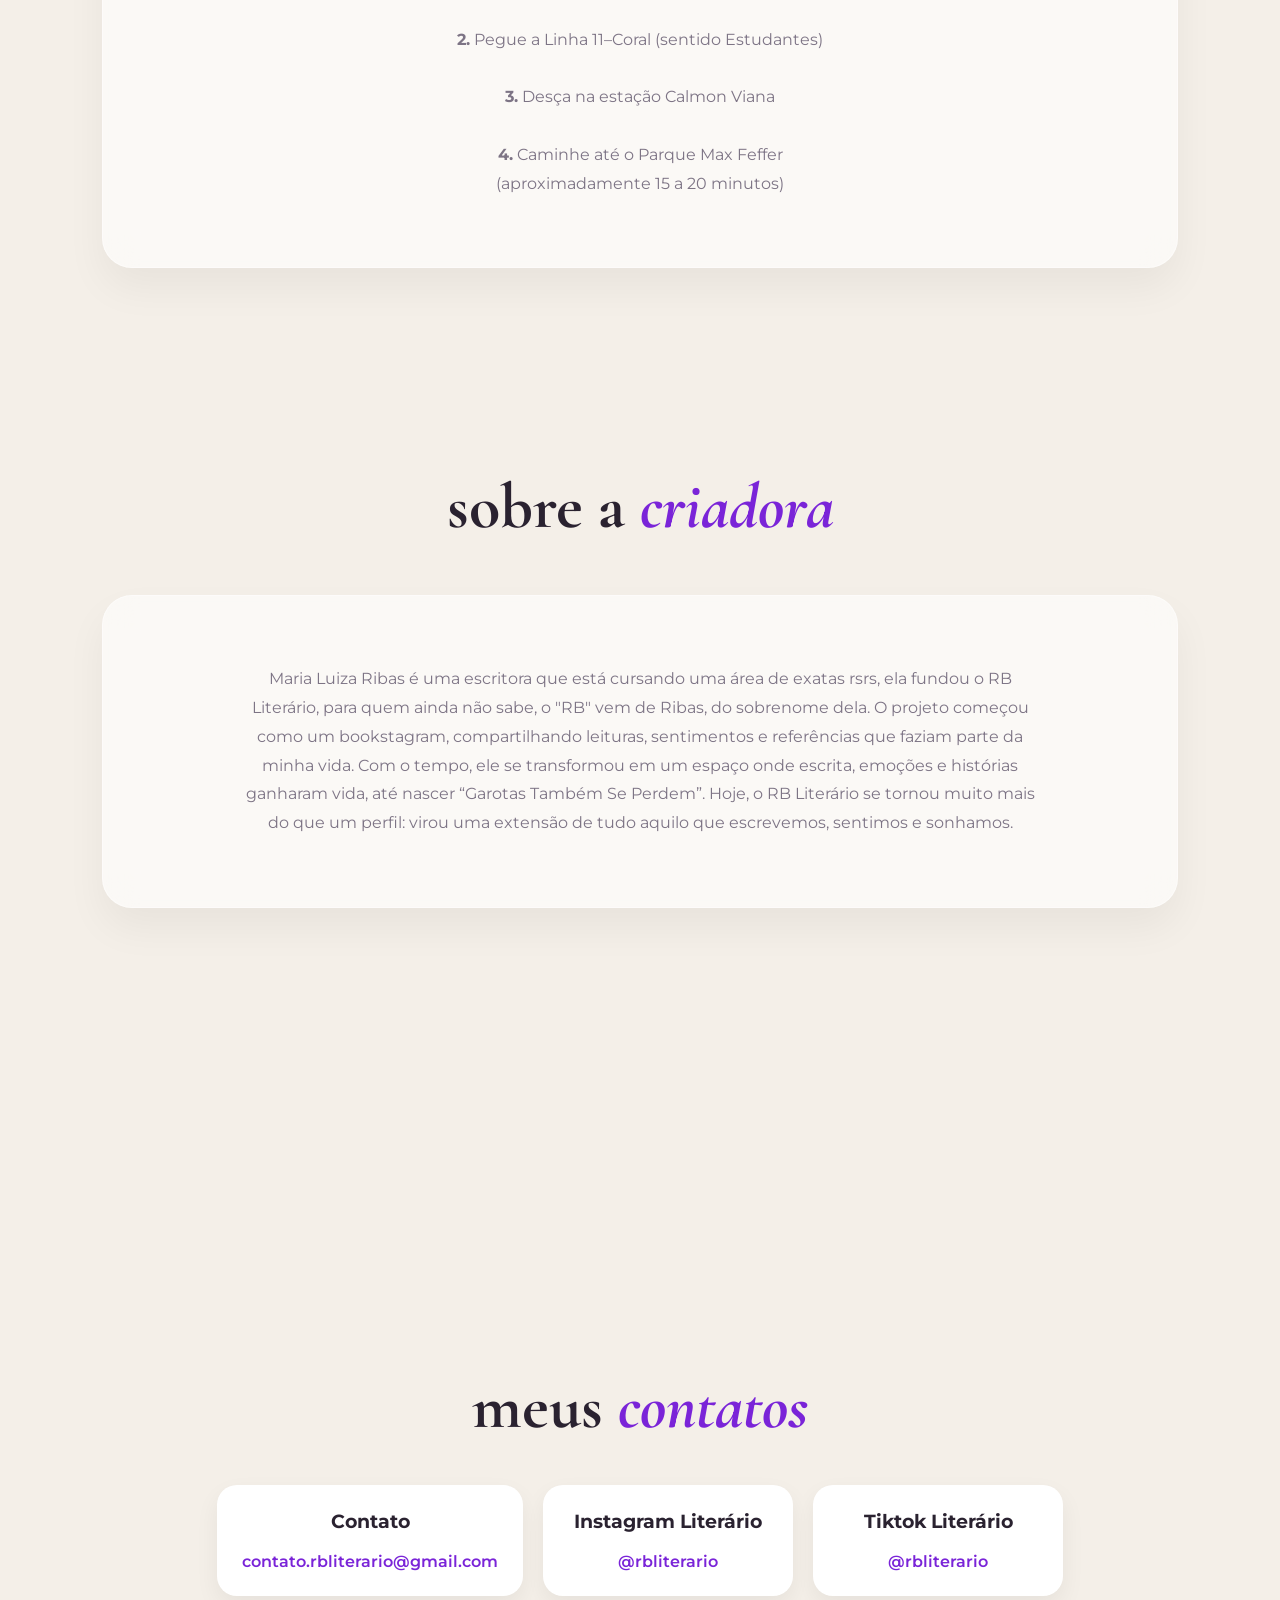
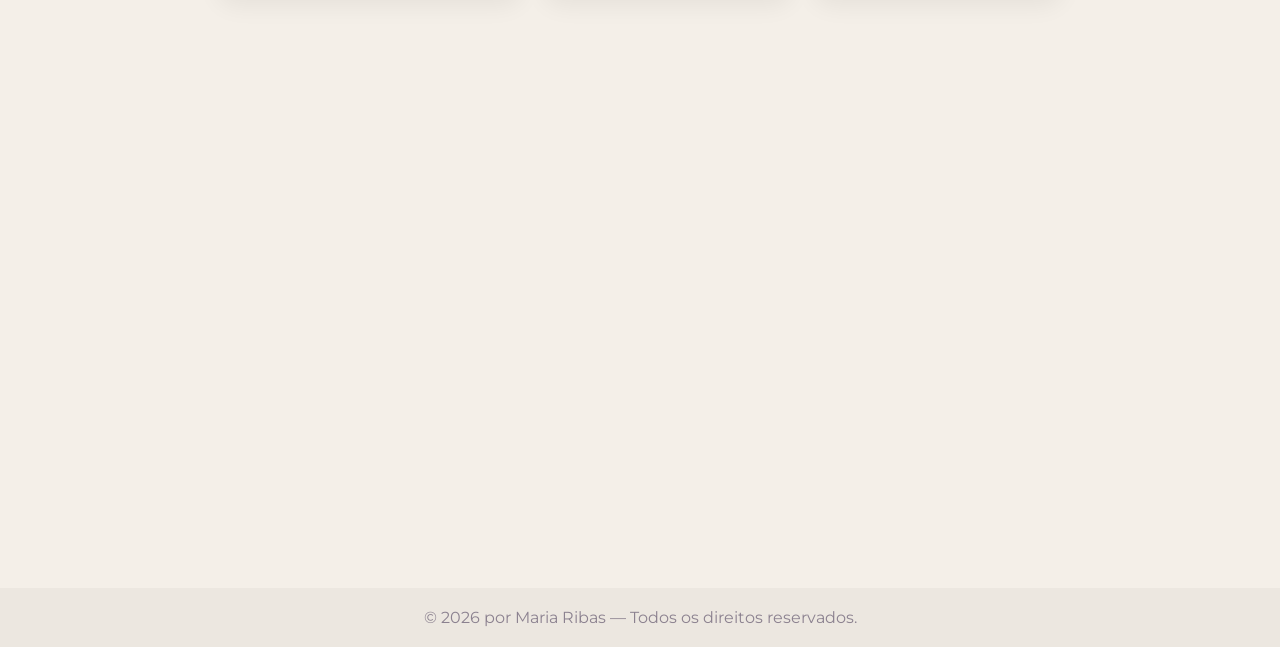
==== commit 89c24862: "Update index.html" ====
--- a/index.html
+++ b/index.html
@@ -331,14 +331,14 @@
    <section id="sobre" class="reveal">
 
     <h2 class="section-title">
-      sobre <span>mim</span>
+      sobre a <span>criadora</span>
     </h2>
 
     <div class="glass-card">
 
       <p class="section-text">
-        Meu nome é Maria Luiza Ribas. O “RB” de RB Literário vem de Ribas, meu sobrenome. O projeto começou como um bookstagram, compartilhando leituras, sentimentos e referências que faziam parte da minha vida. Com o tempo, ele se transformou em um espaço onde escrita, emoções e histórias ganharam vida, até nascer “Garotas Também Se Perdem”. Hoje, o RB Literário se tornou muito mais do que um perfil: virou uma extensão de tudo aquilo que eu escrevo, sinto e sonho.
-
+        Maria Luiza Ribas é uma escritora que está cursando uma área de exatas rsrs, ela fundou o RB Literário, para quem ainda não sabe, o "RB" vem de Ribas, do sobrenome dela. O projeto começou como um bookstagram, compartilhando leituras, sentimentos e referências que faziam parte da minha vida. Com o tempo, ele se transformou em um espaço onde escrita, emoções e histórias ganharam vida, até nascer “Garotas Também Se Perdem”. Hoje, o RB Literário se tornou muito mais do que um perfil: virou uma extensão de tudo aquilo que escrevemos, sentimos e sonhamos.
+      
       </p>
 
     </div>
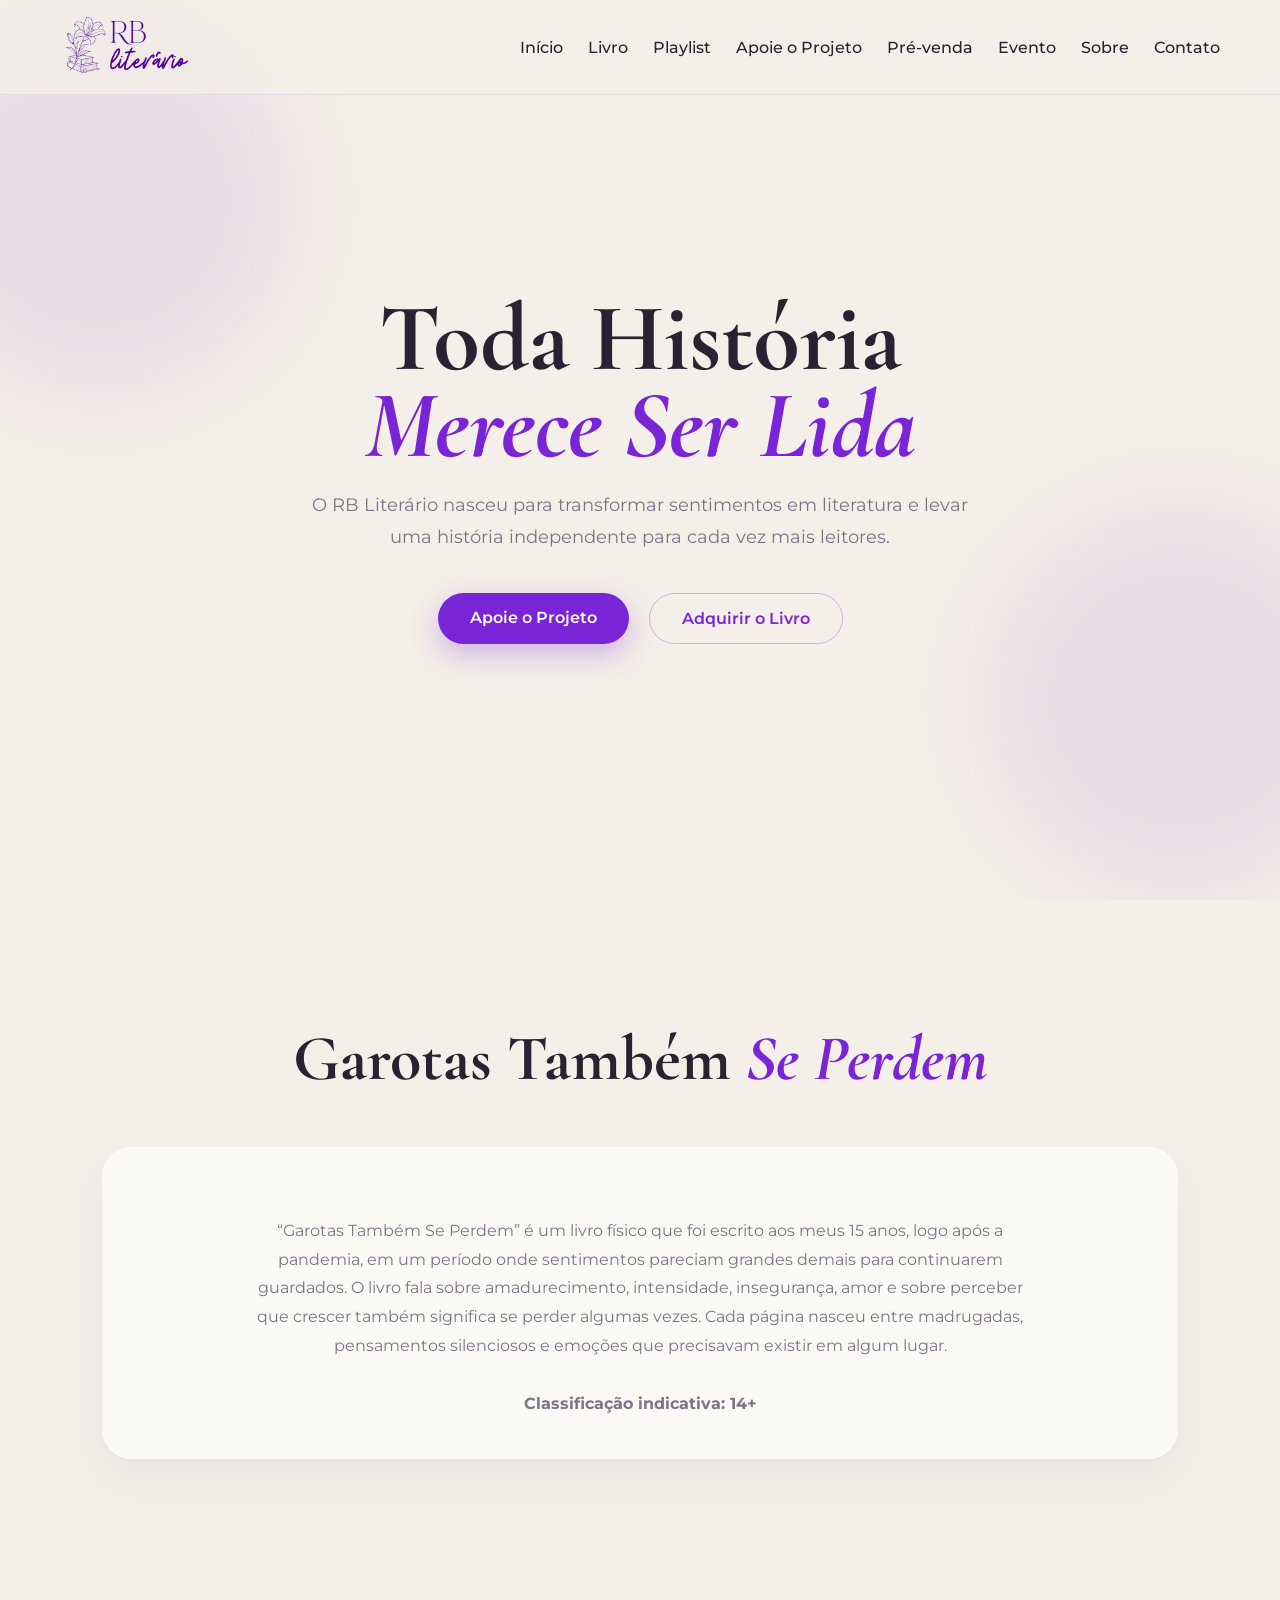
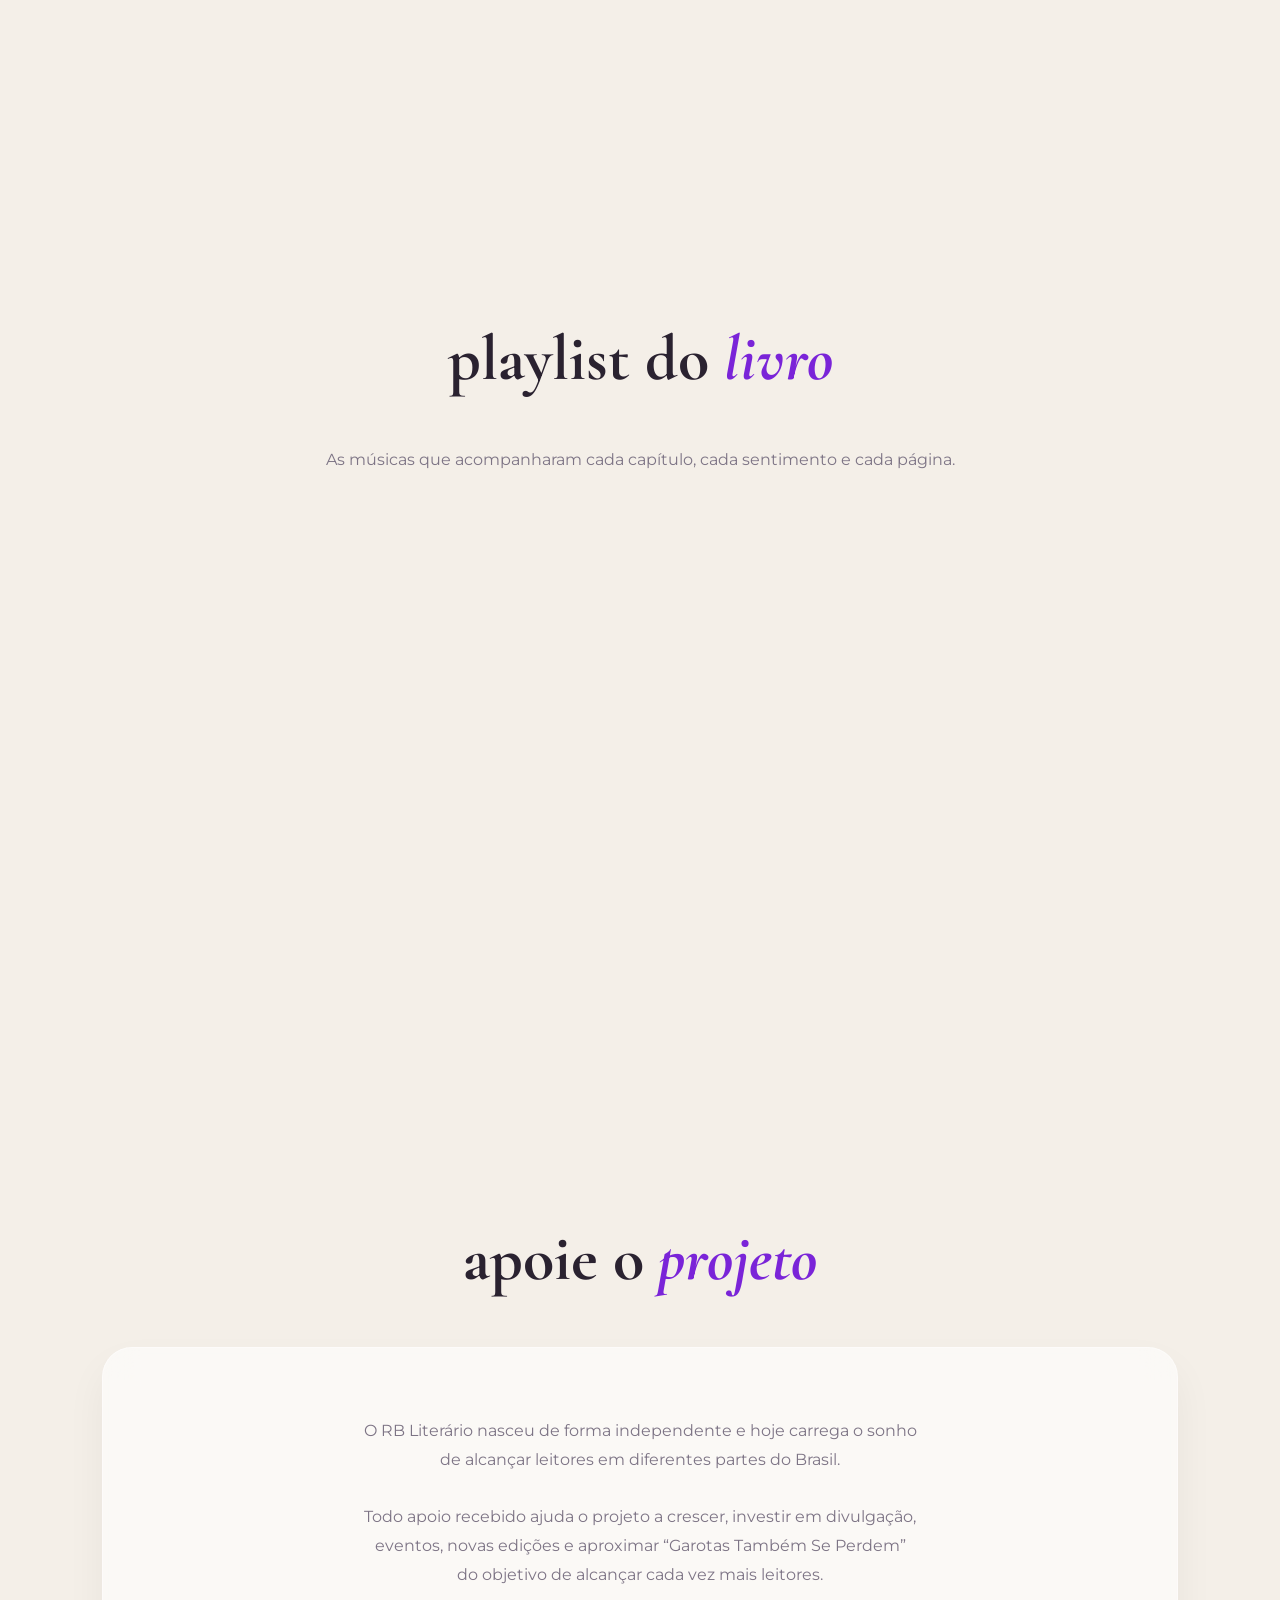
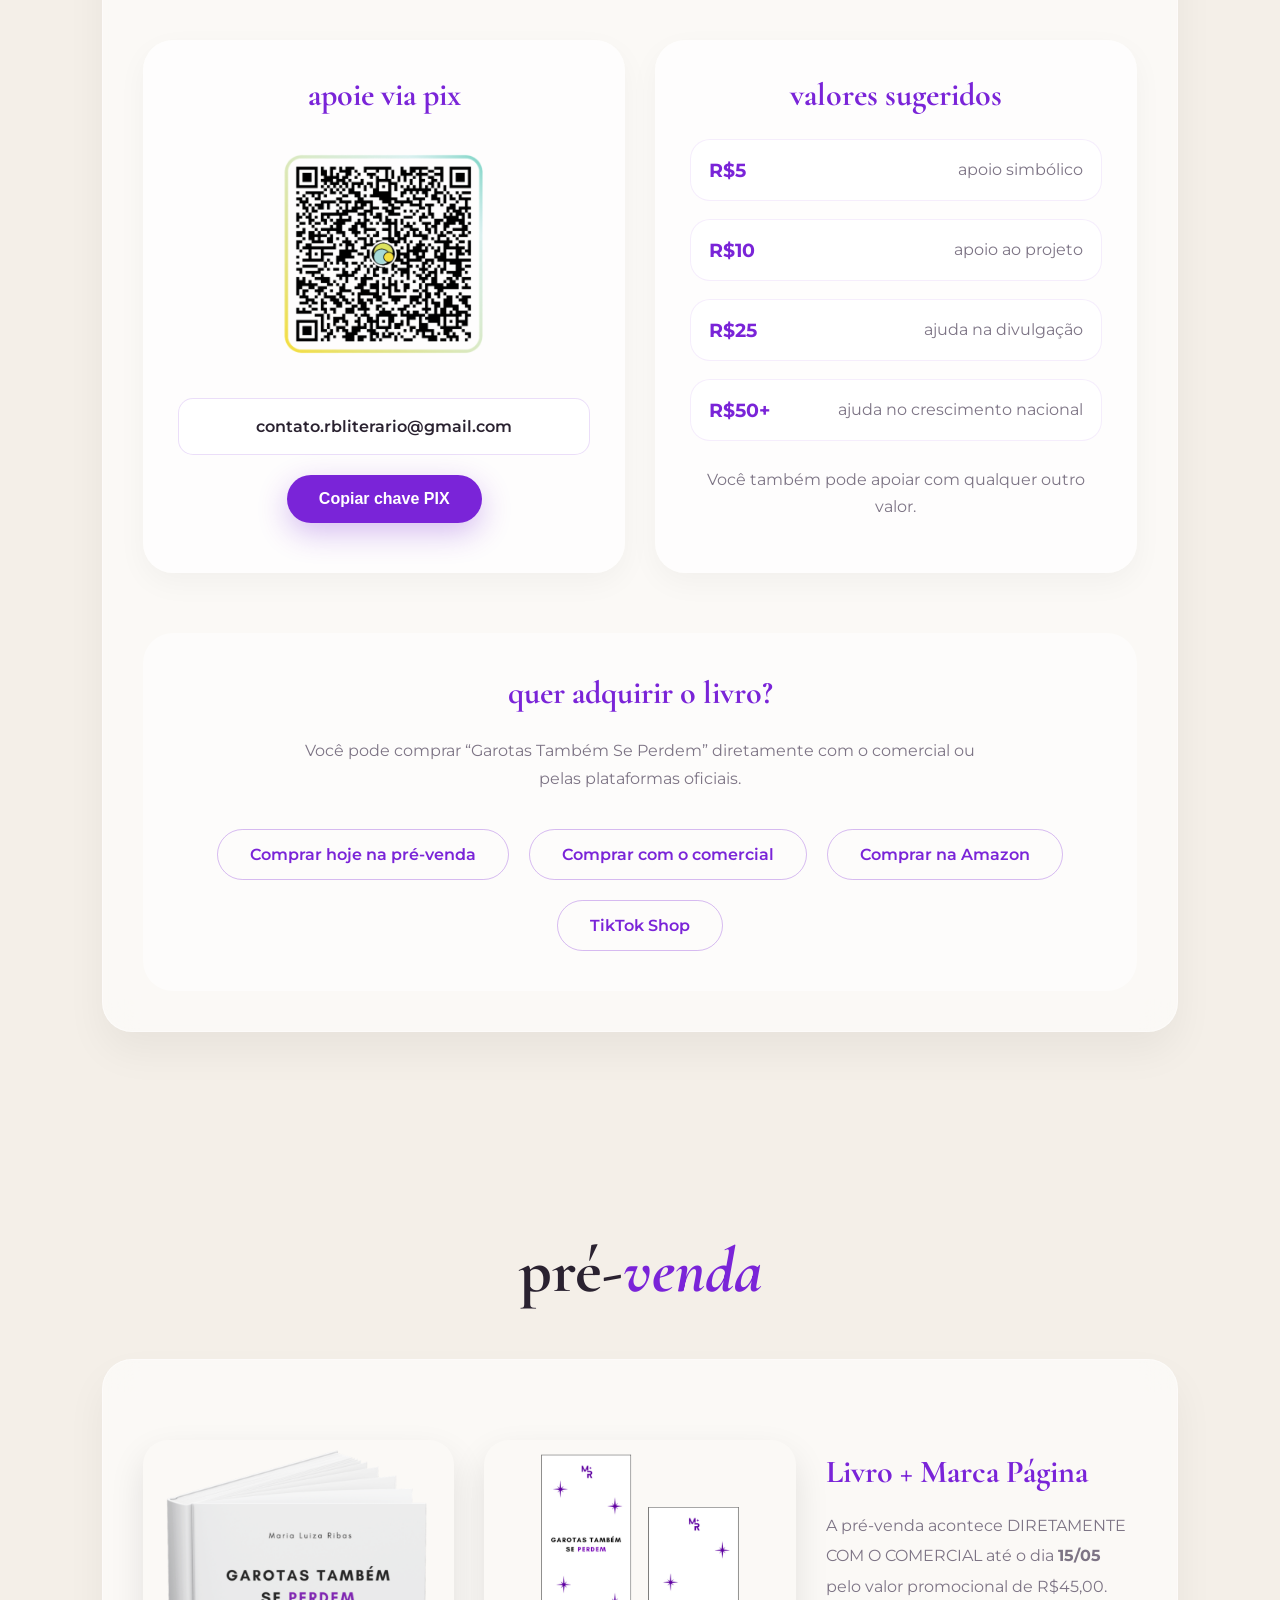
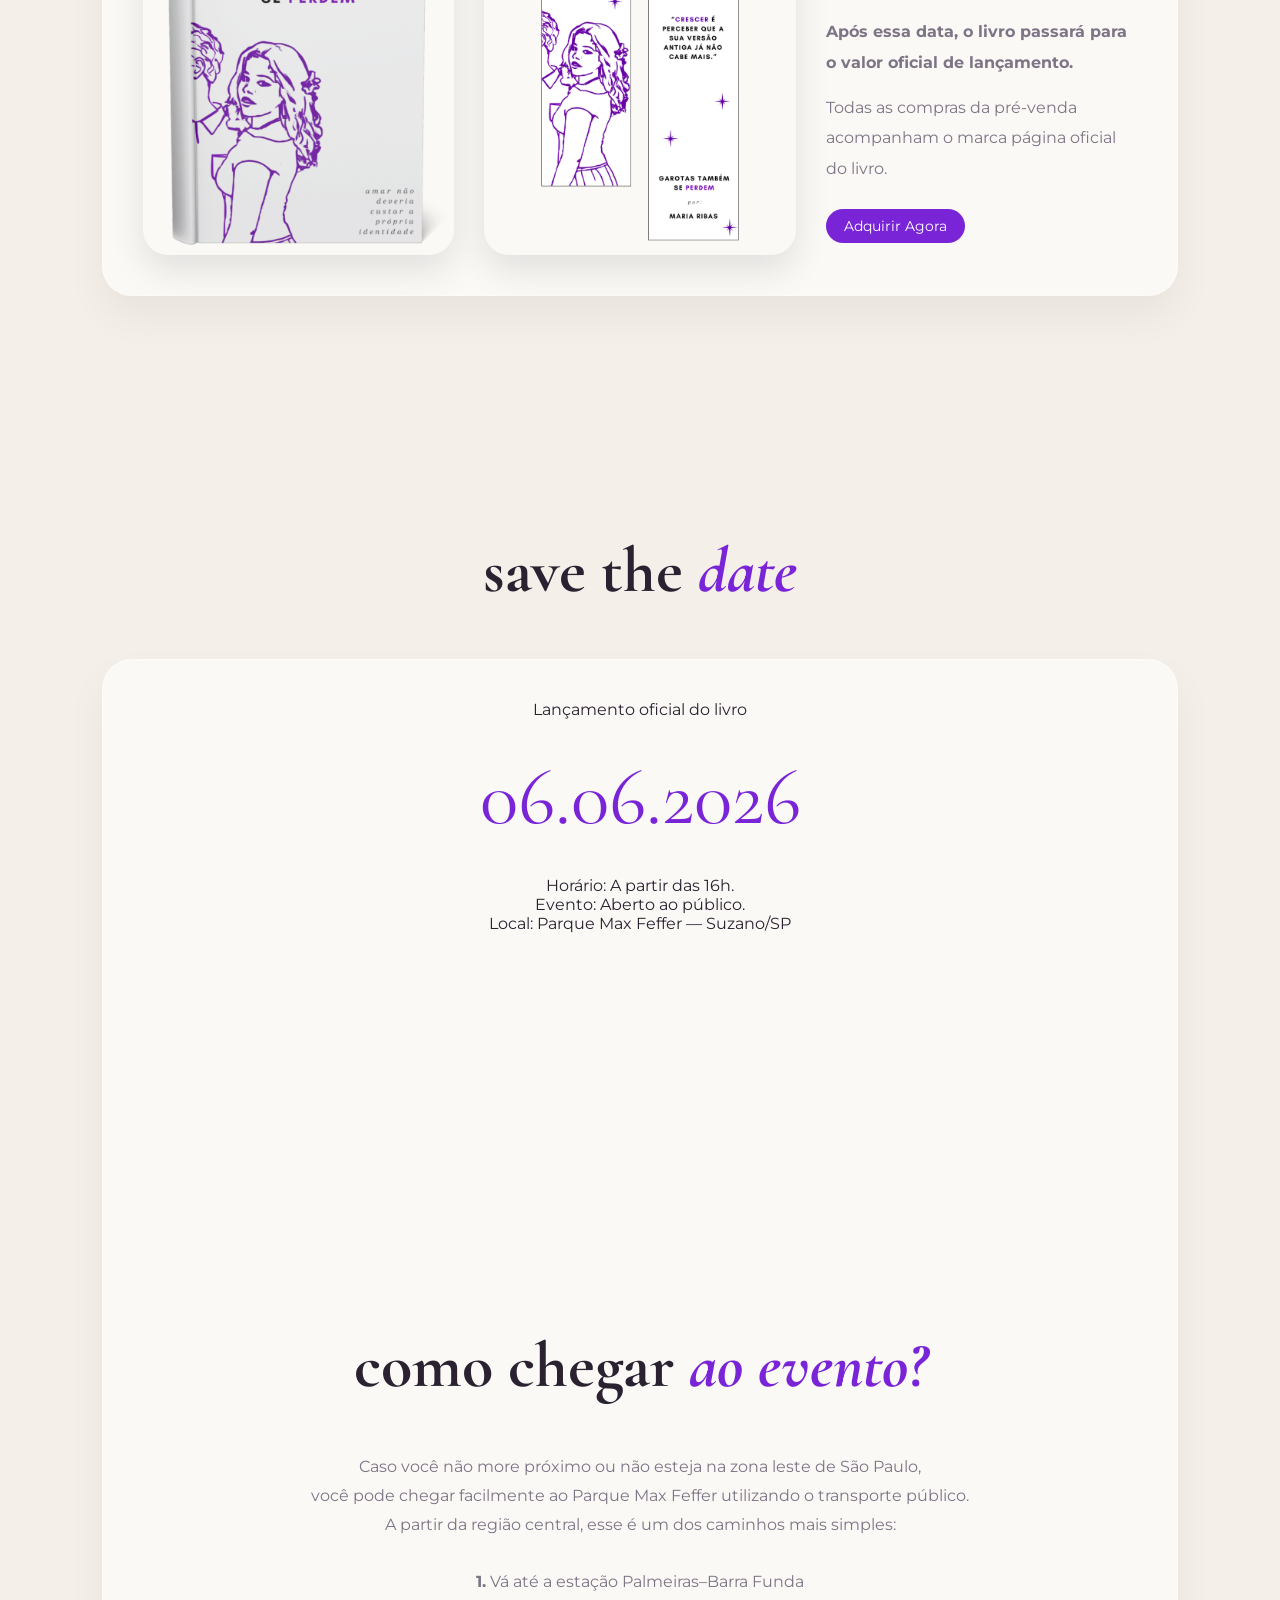
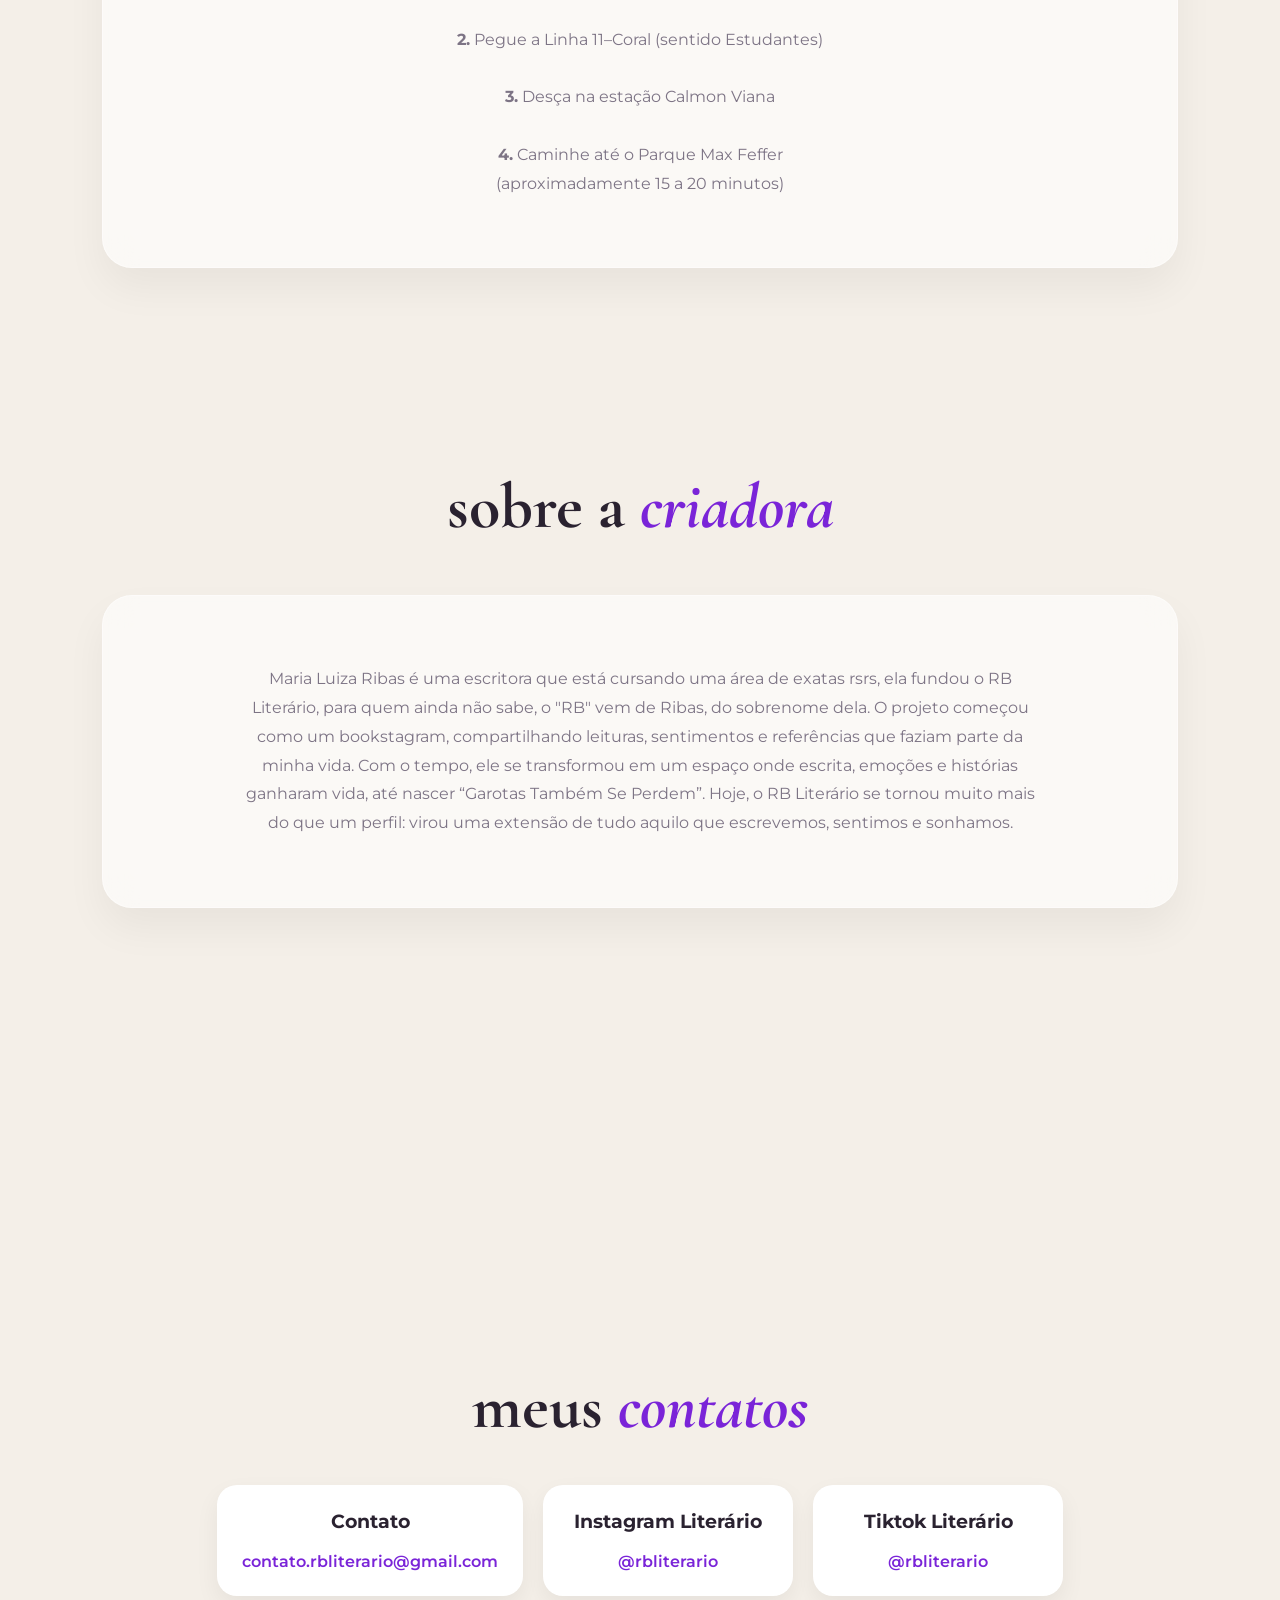
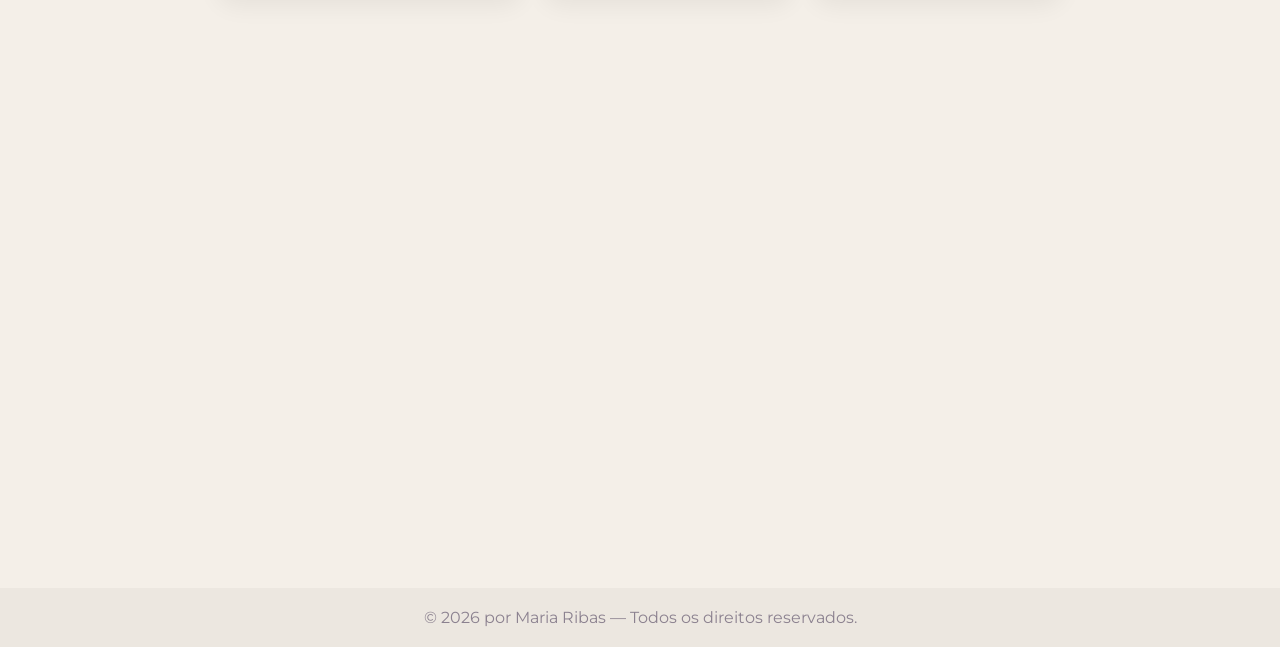
==== commit 100c1f0a: "Change button class from primary to secondary" ====
--- a/index.html
+++ b/index.html
@@ -217,7 +217,7 @@
 
         <a href="#"
           target="_blank"
-          class="btn btn-primary">
+          class="btn btn-secondary">
           Comprar na Amazon
         </a>
 
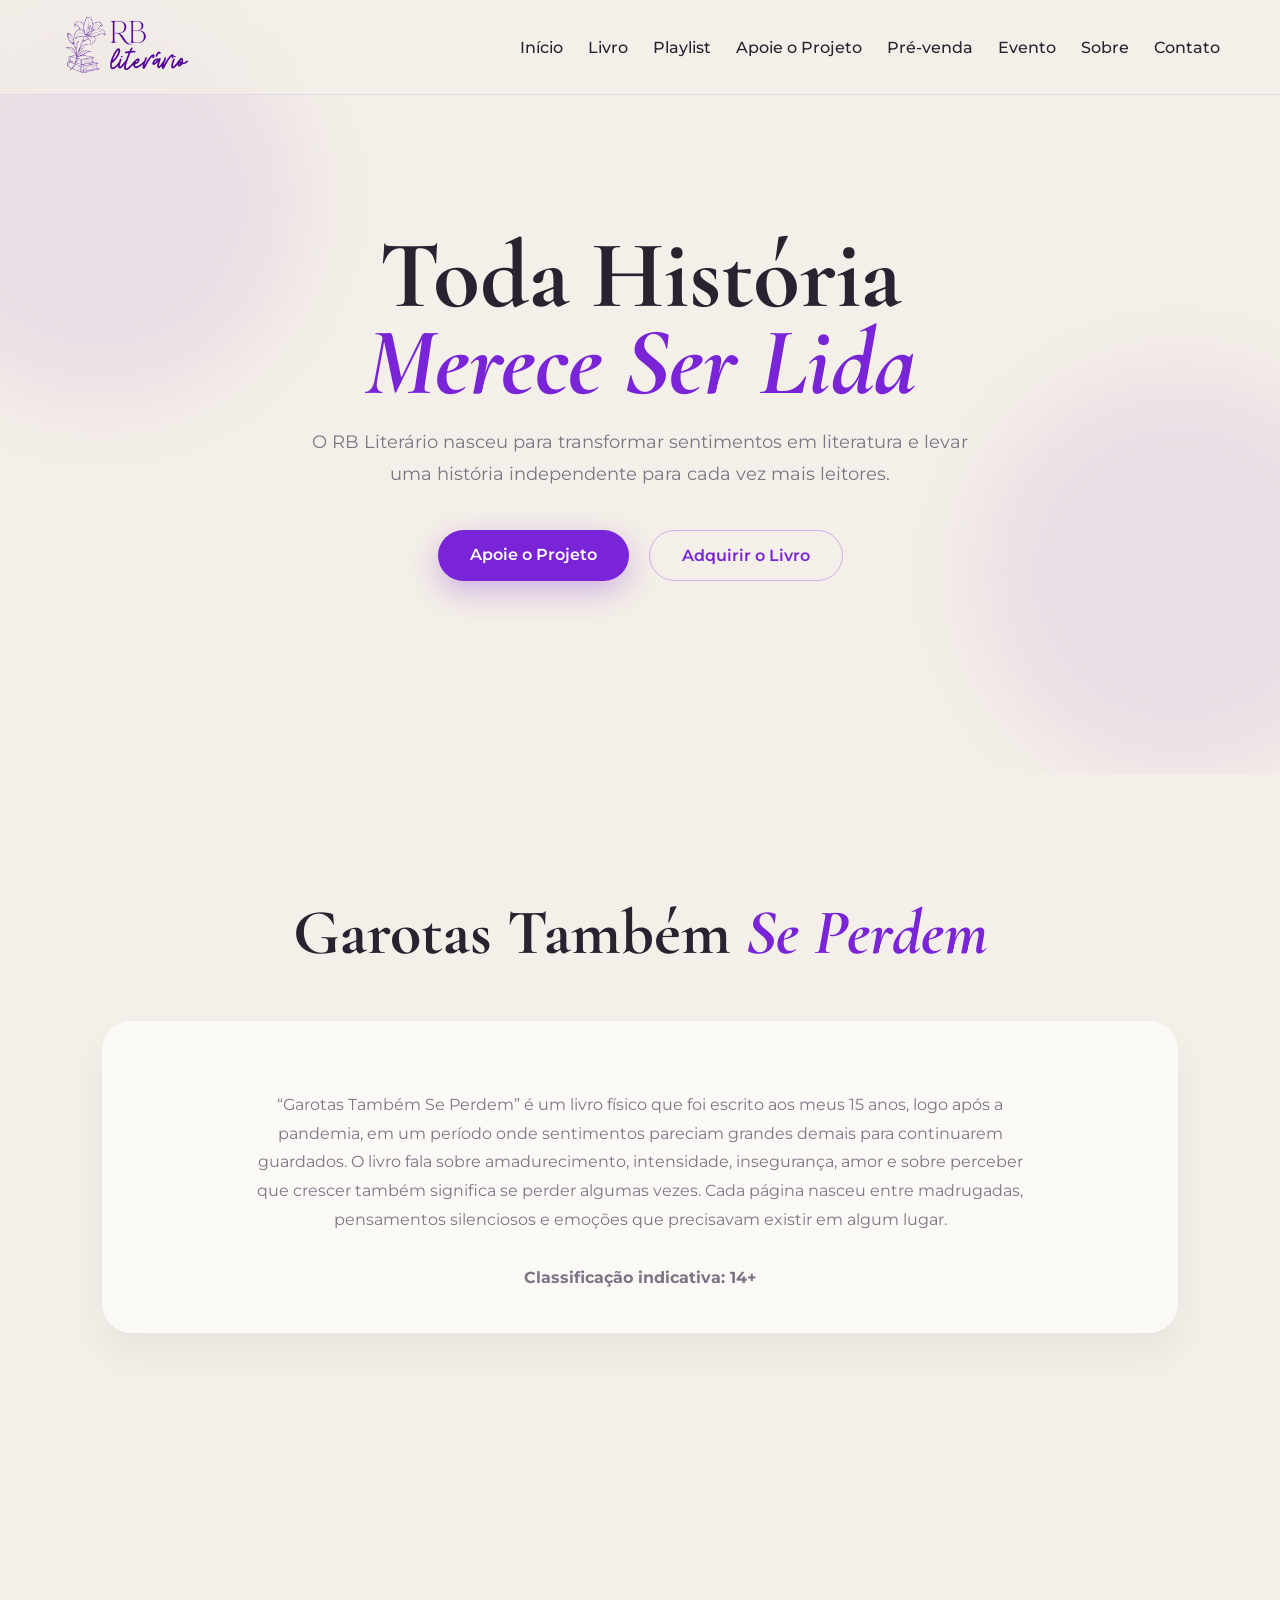
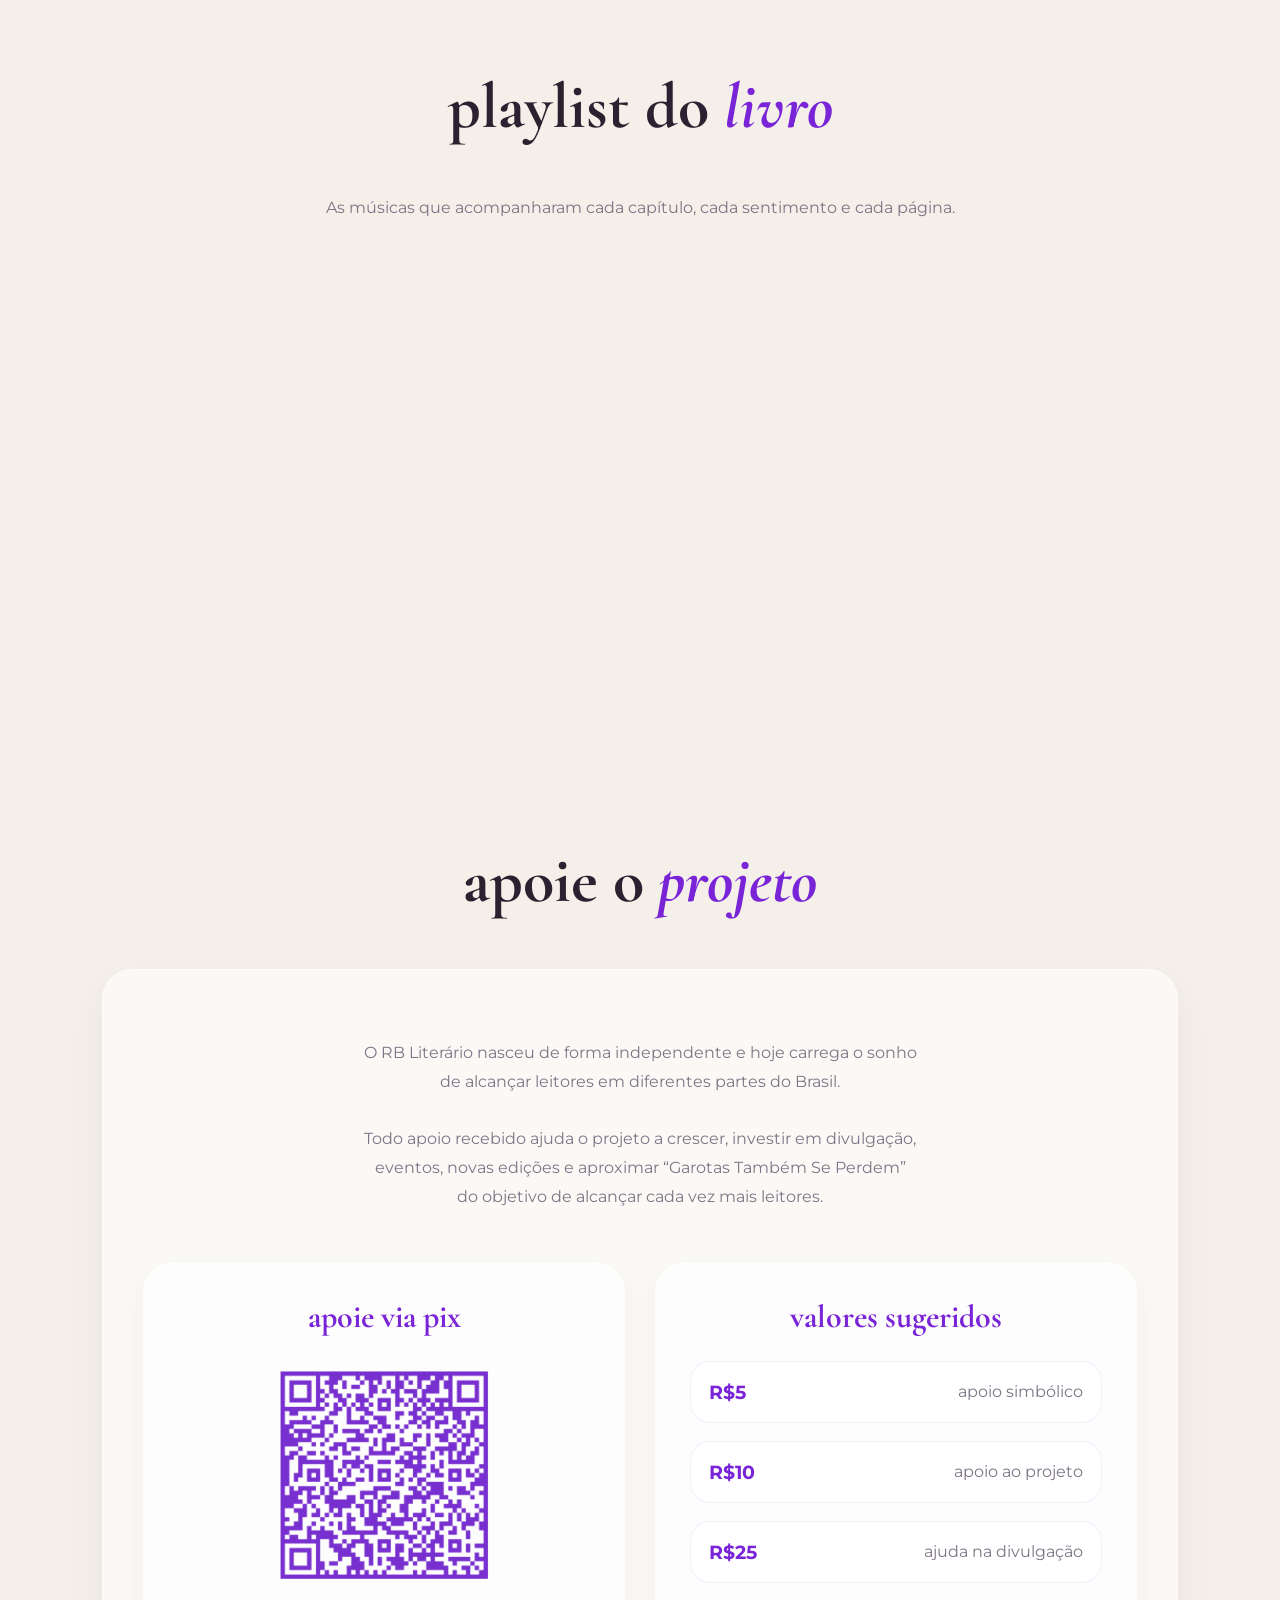
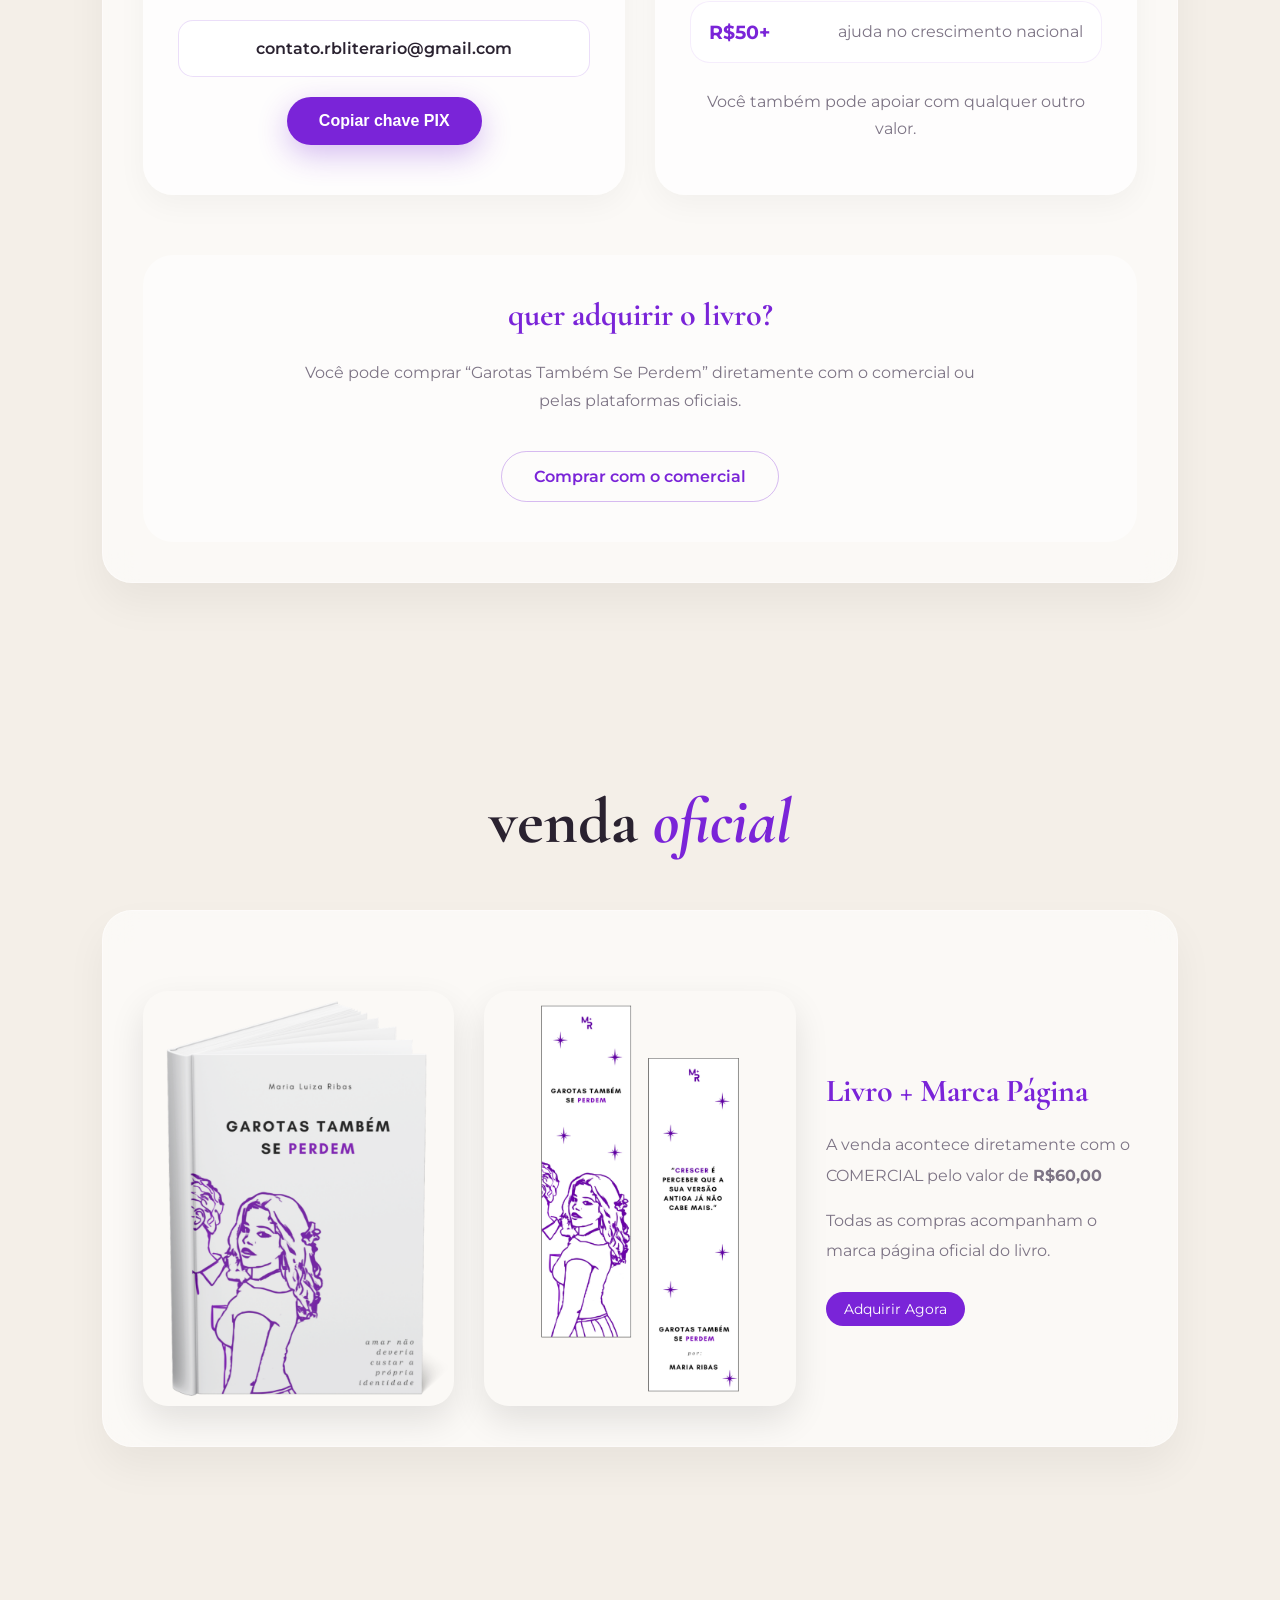
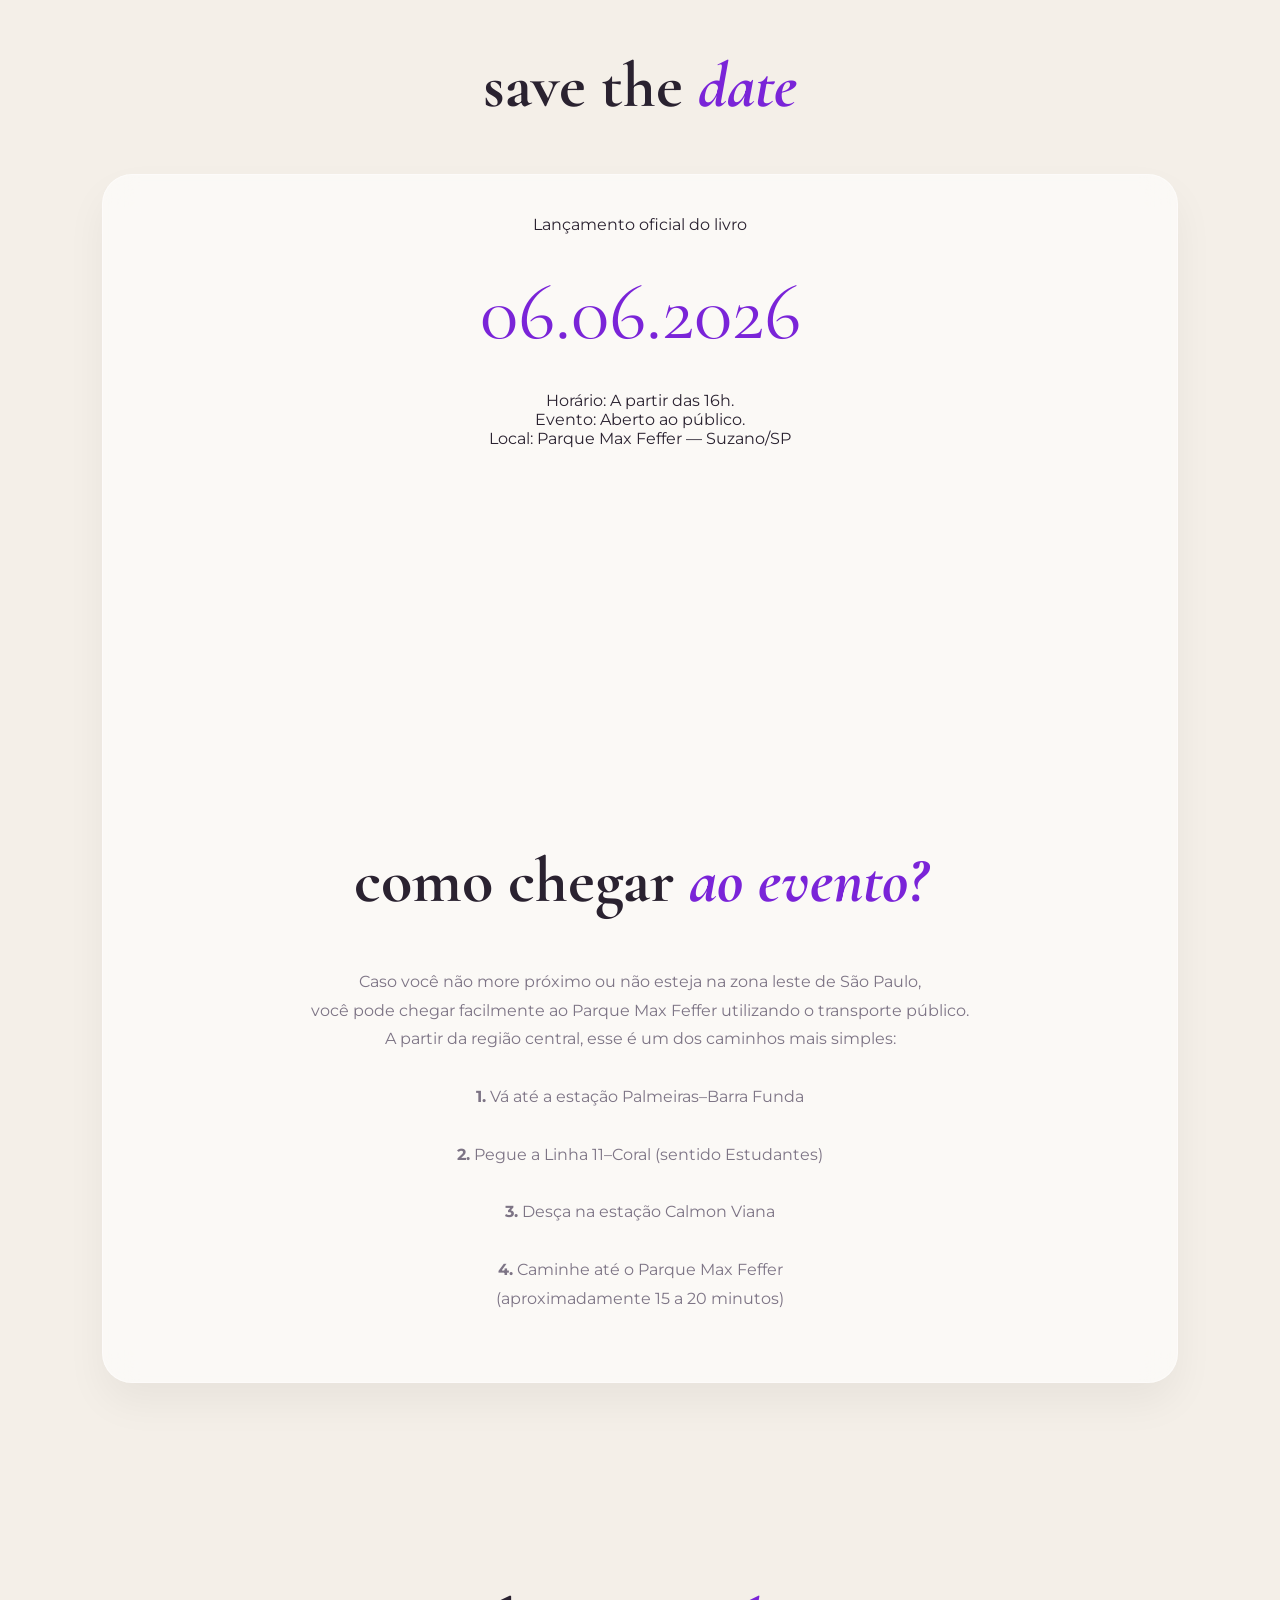
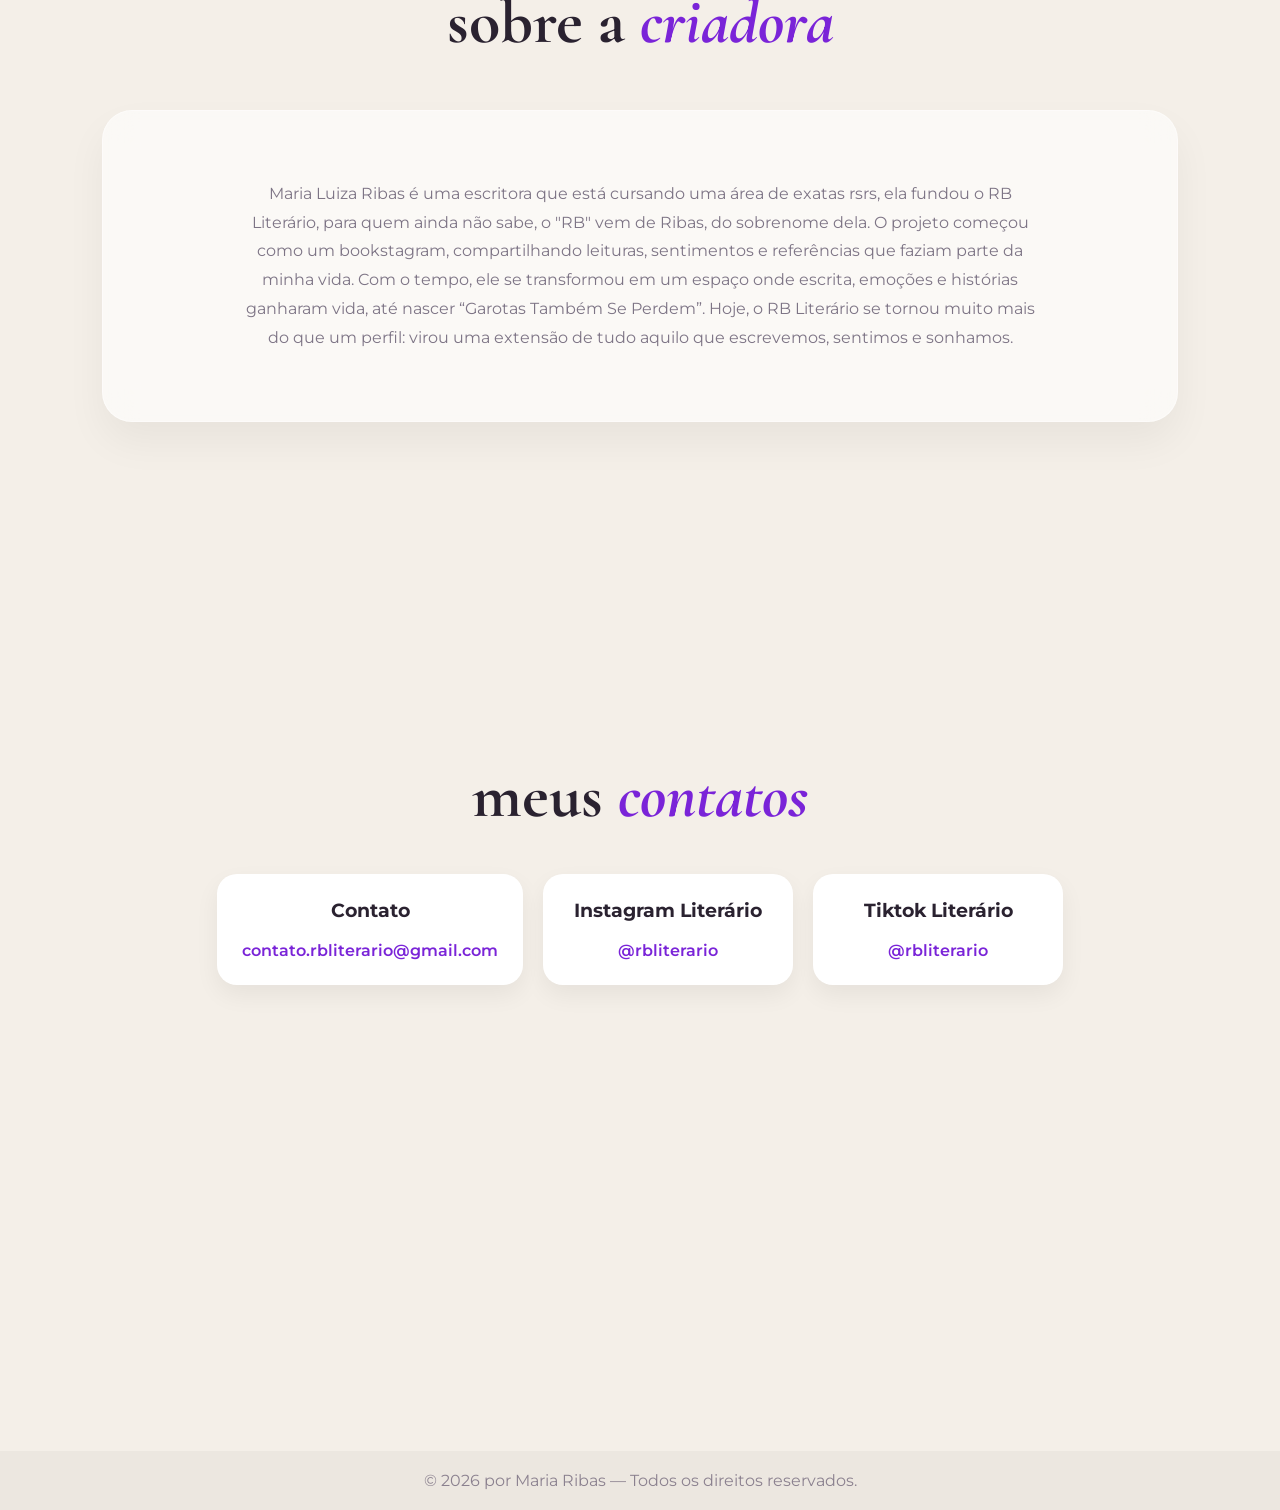
==== commit 317fe009: "pré-venda encerrada bbs" ====
--- a/index.html
+++ b/index.html
@@ -205,17 +205,17 @@
 
       <div class="comprar-buttons">
 
-         <a href="#venda"
+         <!-- <a href="#venda"
           class="btn btn-secondary">
           Comprar hoje na pré-venda
-        </a>
+        </a> -->
 
         <a href="mailto:contato.rbliterario@gmail.com"
           class="btn btn-secondary">
           Comprar com o comercial
         </a>
 
-        <a href="#"
+        <!-- <a href="#"
           target="_blank"
           class="btn btn-secondary">
           Comprar na Amazon
@@ -225,7 +225,7 @@
           target="_blank"
           class="btn btn-secondary">
           TikTok Shop
-        </a>
+        </a> -->
 
       </div>
 
@@ -238,8 +238,9 @@
   <section id="venda" class="reveal">
 
     <h2 class="section-title">
-      pré-<span>venda</span>
-    </h2>
+      venda <span>oficial</span>
+    </h2>
+    
 
     <div class="glass-card">
 
@@ -254,16 +255,15 @@
           <h3>Livro + Marca Página</h3>
 
           <p>
-            A pré-venda acontece DIRETAMENTE COM O COMERCIAL até o dia <strong>15/05</strong> pelo valor promocional de R$45,00.
+            A venda acontece diretamente com o COMERCIAL pelo valor de <strong>R$60,00</strong>
           </p>
 
+          <!-- <p>
+            <strong>Após essa data, o livro passará para o valor oficial de lançamento.</strong>
+          </p> -->
+
           <p>
-            <strong>Após essa data, o livro passará para o valor oficial de lançamento.</strong>
-            <!-- de <strong>R$60,00</strong>. -->
-          </p>
-
-          <p>
-            Todas as compras da pré-venda acompanham o marca página oficial do livro.
+            Todas as compras acompanham o marca página oficial do livro.
           </p>
 
           <span class="badge">
@@ -303,6 +303,7 @@
       <iframe class="mapa" src="https://www.google.com/maps?q=Parque+Max+Feffer+Suzano&output=embed" loading="lazy">
       </iframe>
 
+      <br>
        <h2 class="section-title">
       como chegar <span>ao evento?</span>
     </h2>
--- a/style.css
+++ b/style.css
@@ -119,7 +119,7 @@
 }
 
 section {
-    min-height: 100vh;
+    min-height: 86vh;
     padding: 120px 8% 80px;
     position: relative;
 }
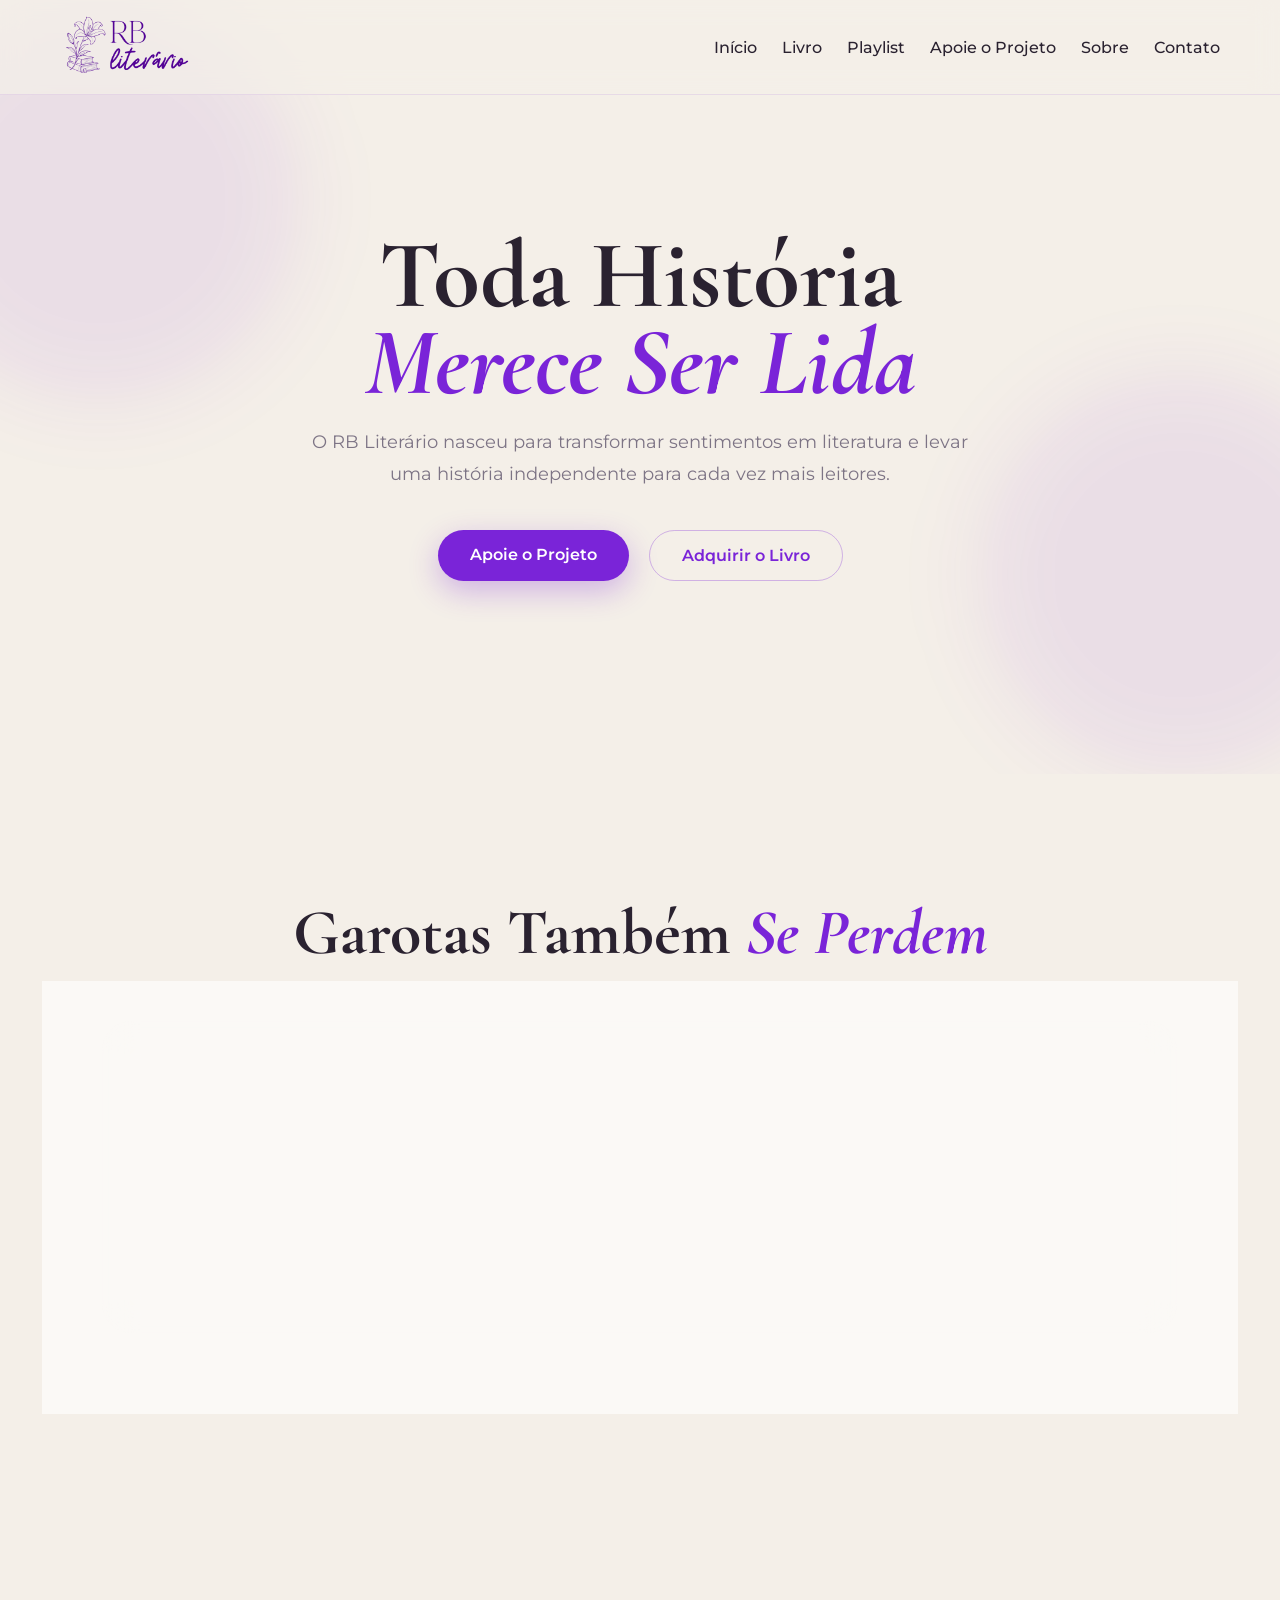
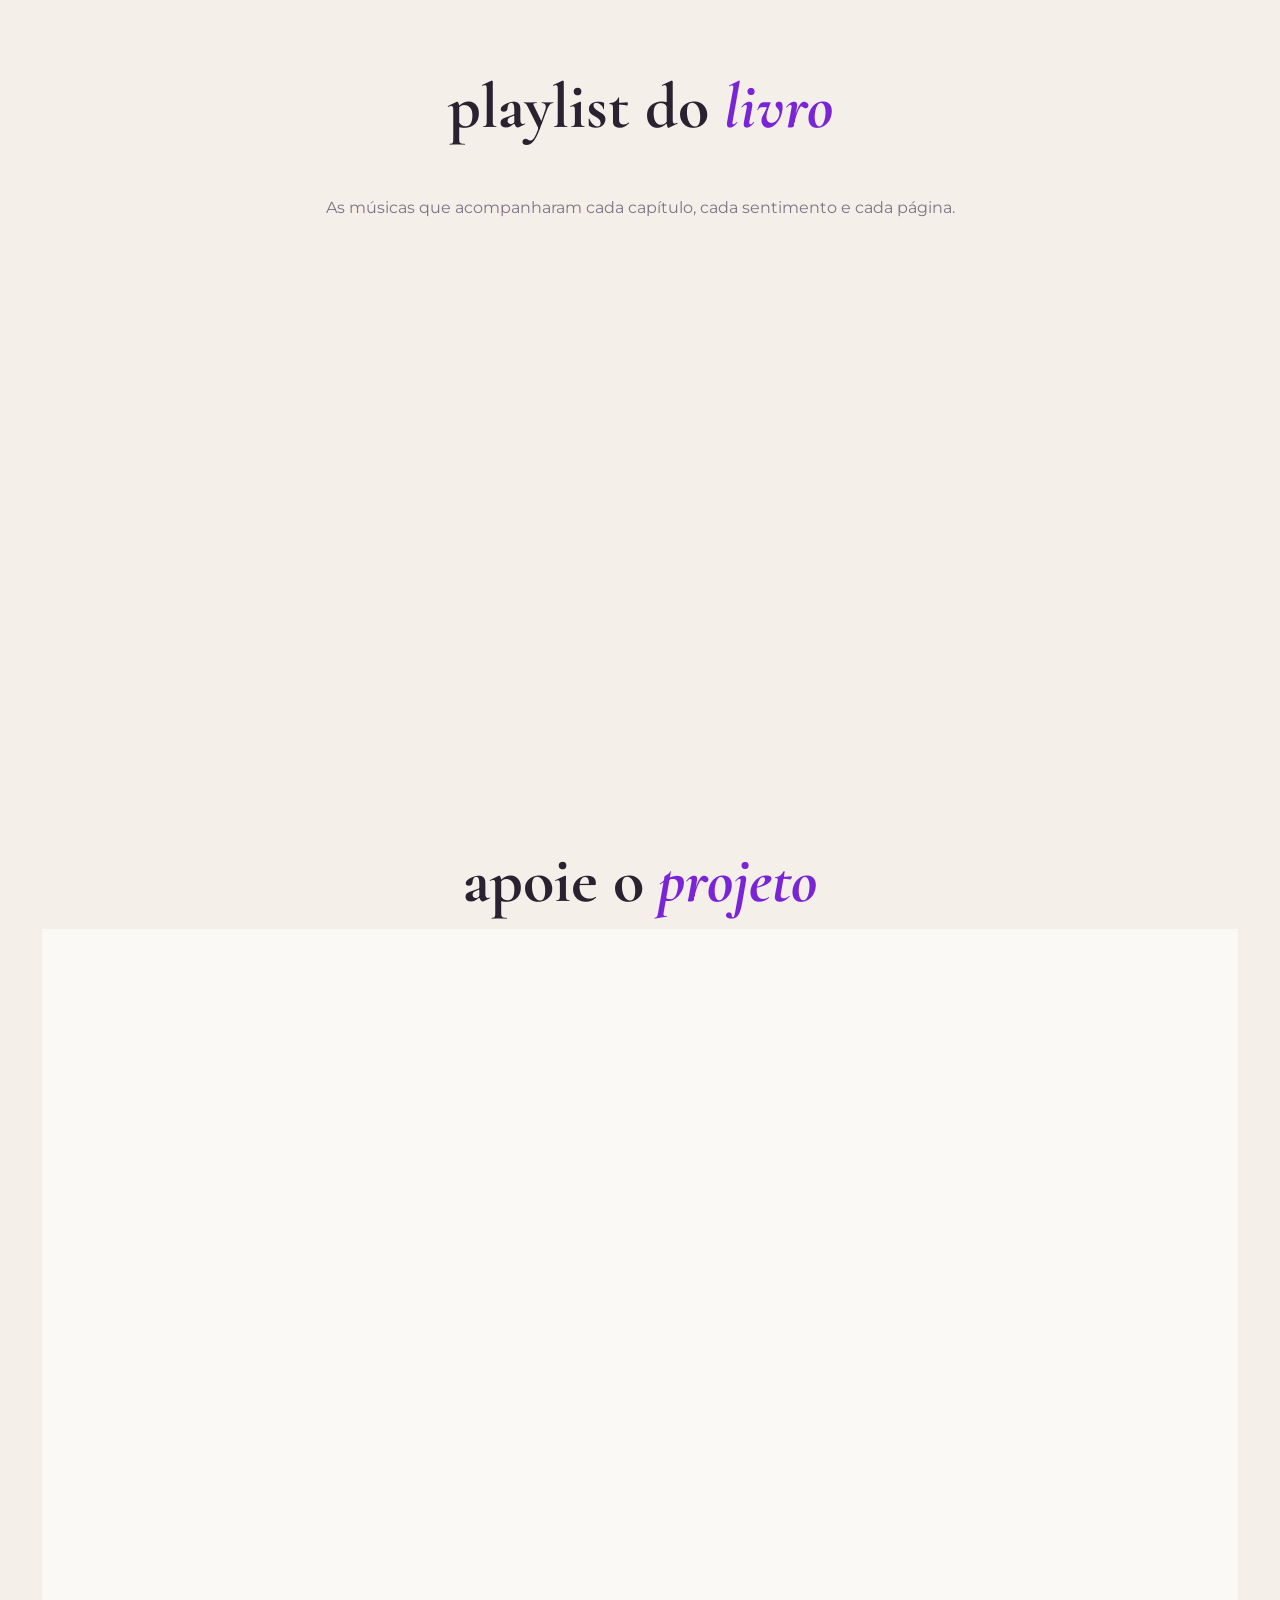
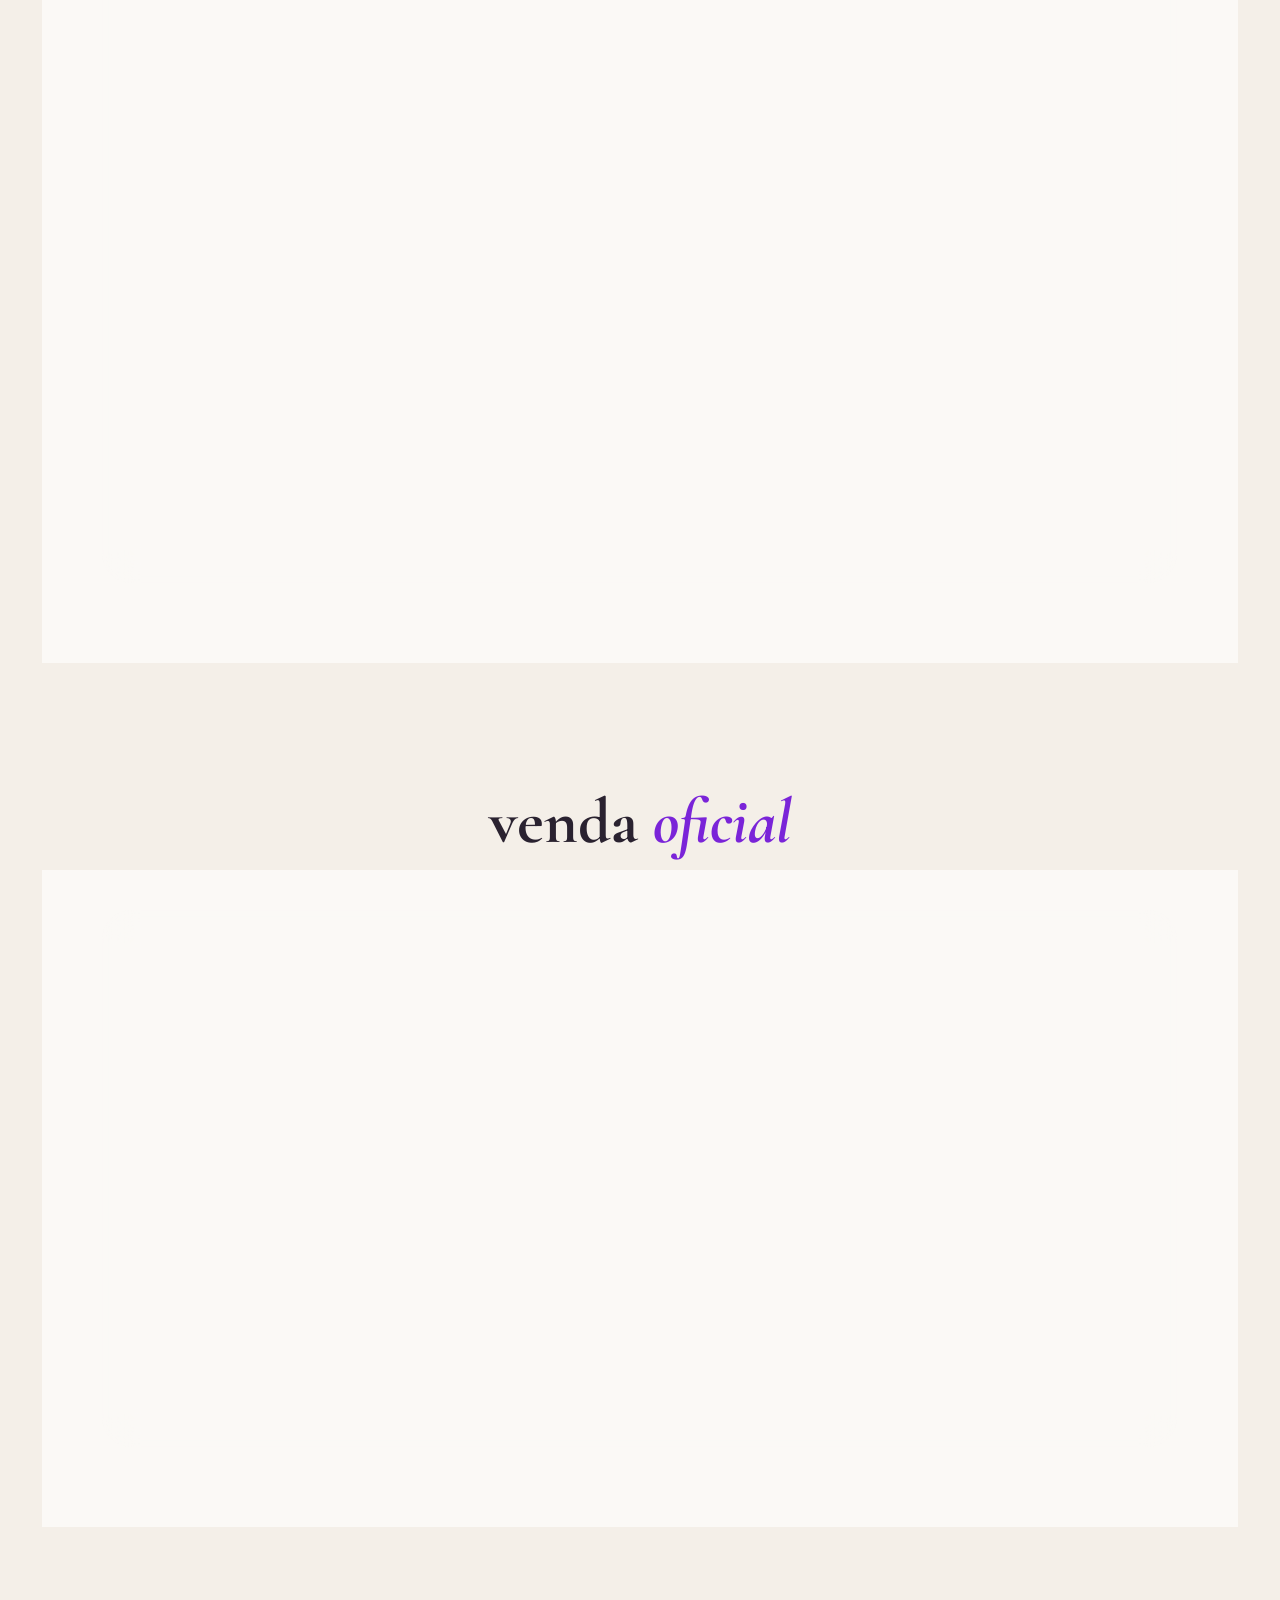
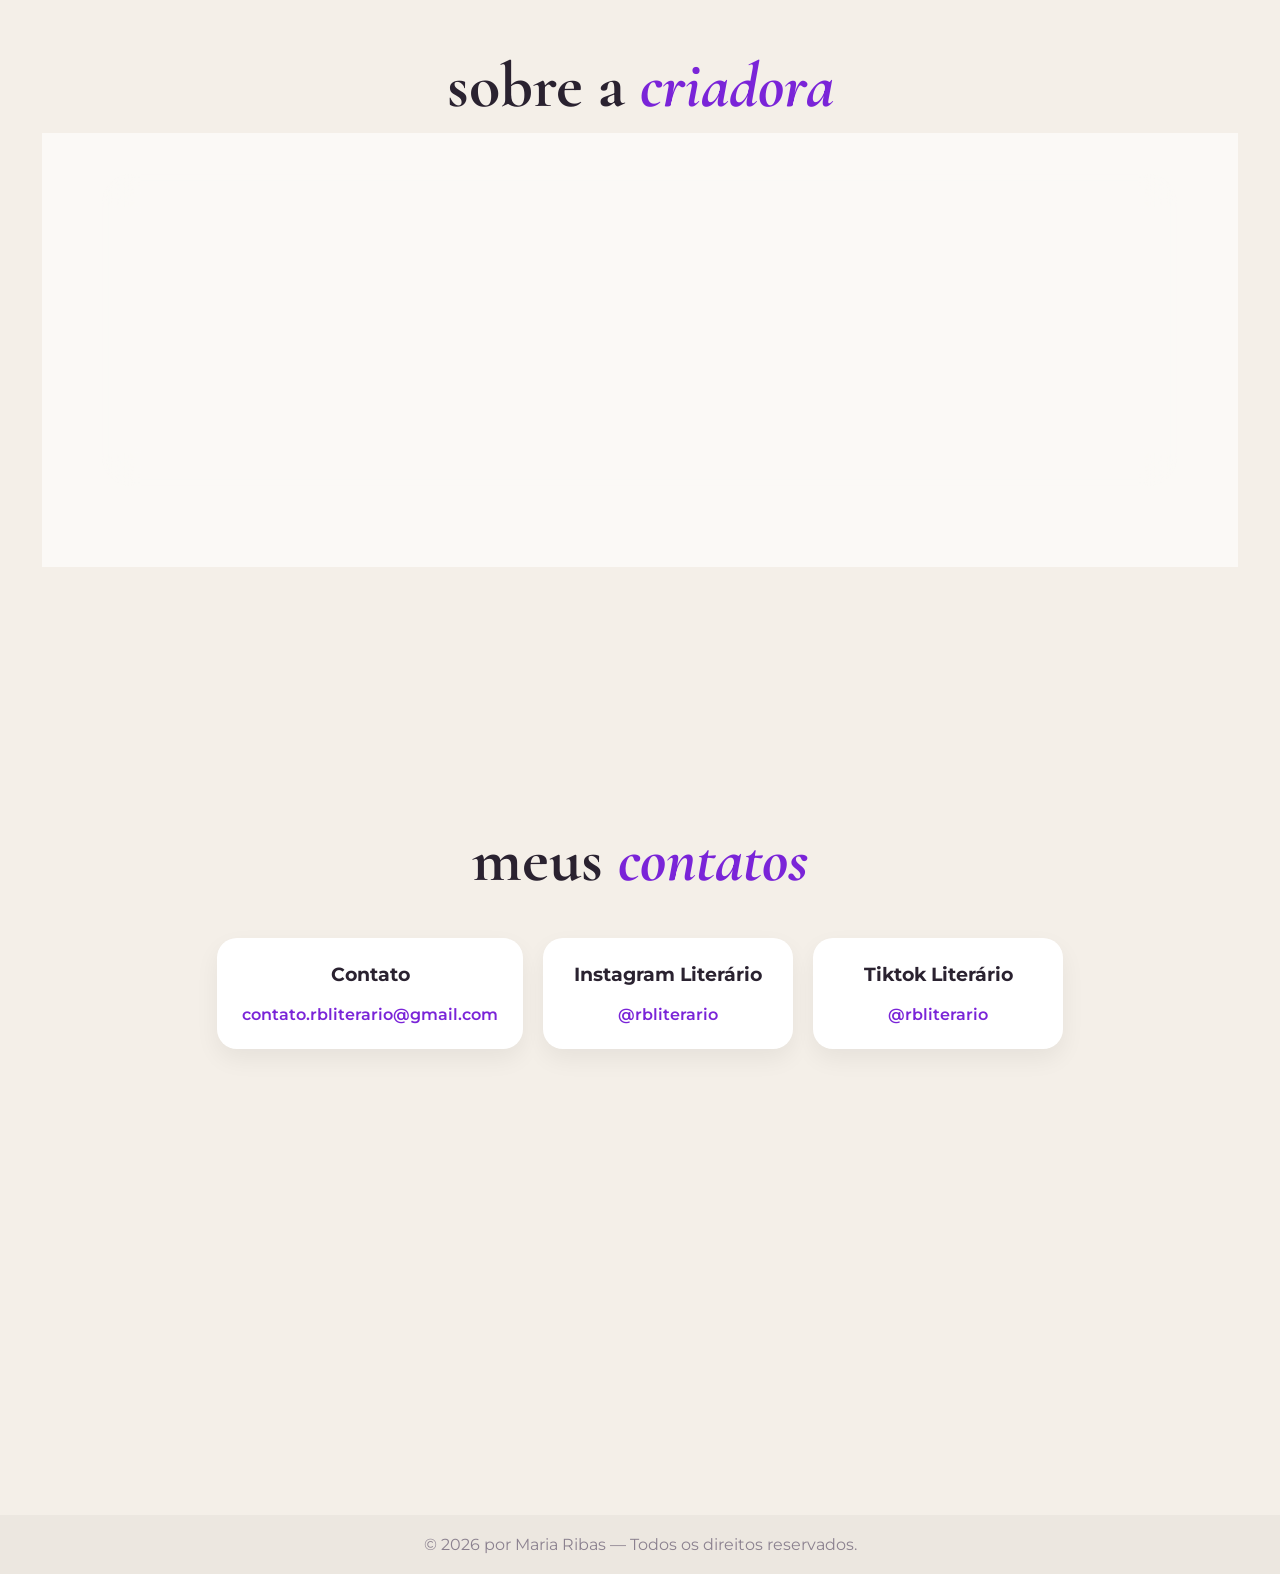
==== commit 193e7f25: "atualização de preço" ====
--- a/index.html
+++ b/index.html
@@ -44,9 +44,9 @@
 
         <a href="#apoie">Apoie o Projeto</a>
 
-        <a href="#venda">Pré-venda</a>
-
-        <a href="#convite">Evento</a>
+        <!-- <a href="#venda">Pré-venda</a>
+
+        <a href="#convite">Evento</a> -->
 
         <a href="#sobre">Sobre</a>
 
@@ -255,7 +255,7 @@
           <h3>Livro + Marca Página</h3>
 
           <p>
-            A venda acontece diretamente com o COMERCIAL pelo valor de <strong>R$60,00</strong>
+            A venda acontece diretamente com o COMERCIAL pelo valor de <strong>R$65,00</strong>
           </p>
 
           <!-- <p>
@@ -278,7 +278,7 @@
 
   </section>
 
-  <section id="convite" class="reveal">
+  <!-- <section id="convite" class="reveal">
 
     <h2 class="section-title">
       save the <span>date</span>
@@ -327,7 +327,7 @@
       
     </div>
 
-  </section>
+  </section> -->
 
    <section id="sobre" class="reveal">
 
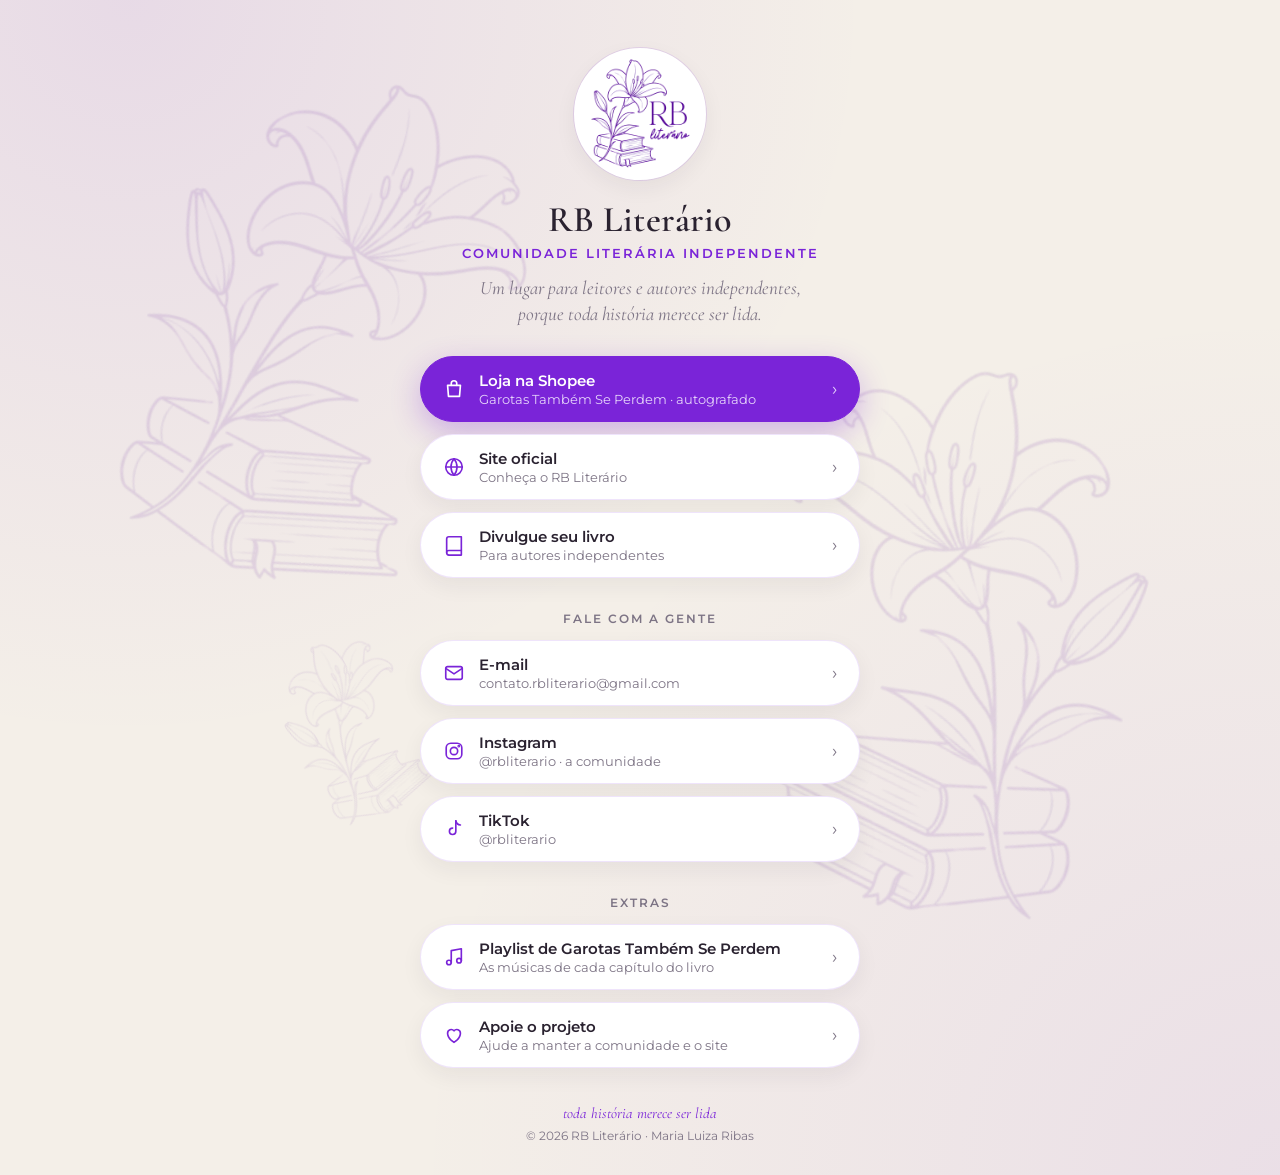
==== commit e268264d: "Transição nova pág de links" ====
--- a/index.html
+++ b/index.html
@@ -1,429 +1,209 @@
 <!DOCTYPE html>
 <html lang="pt-BR">
-
 <head>
-  <meta charset="UTF-8" />
-  <meta name="viewport" content="width=device-width, initial-scale=1.0" />
-
-  <title>RB Literário | Maria Luiza Ribas</title>
-  <meta name="description" content="Site oficial da escritora Maria Luiza Ribas e do projeto RB Literário.">
-  <link rel="icon" href="img/Icon.png">
-
+  <meta charset="UTF-8">
+  <meta name="viewport" content="width=device-width, initial-scale=1.0">
+  <title>RB Literário | Links</title>
+  <meta name="description" content="RB Literário — comunidade literária independente. Todos os links em um só lugar.">
+  <meta property="og:title" content="RB Literário">
+  <meta property="og:description" content="Comunidade literária independente. Livros, leitores e autores independentes.">
+  <meta property="og:image" content="https://www.rbliterario.com.br/img/logo.png">
+  <link rel="icon" href="https://www.rbliterario.com.br/img/Icon.png">
   <link rel="preconnect" href="https://fonts.googleapis.com">
   <link rel="preconnect" href="https://fonts.gstatic.com" crossorigin>
-  <link
-    href="https://fonts.googleapis.com/css2?family=Cormorant+Garamond:wght@300;400;500;600;700&family=Montserrat:wght@300;400;500;600;700&display=swap"
-    rel="stylesheet">
-
-  <link rel="stylesheet" href="style.css">
+  <link href="https://fonts.googleapis.com/css2?family=Cormorant+Garamond:ital,wght@0,500;0,600;1,500&family=Montserrat:wght@400;500;600&display=swap" rel="stylesheet">
+  <style>
+    :root {
+      --bg: #f4efe8;
+      --card: #ffffff;
+      --ink: #2a2230;
+      --muted: #7d7485;
+      --accent: #7a24d8;
+      --accent-ink: #ffffff;
+      --line: rgba(122, 36, 216, 0.12);
+      --shadow: 0 8px 22px rgba(42, 34, 48, 0.06);
+      --lily: url("[data-uri]");
+    }
+    * { box-sizing: border-box; margin: 0; padding: 0; }
+    body {
+      min-height: 100vh;
+      background:
+        radial-gradient(circle at 10% 0%, rgba(122, 36, 216, 0.10) 0, transparent 45%),
+        radial-gradient(circle at 100% 100%, rgba(122, 36, 216, 0.08) 0, transparent 50%),
+        var(--bg);
+      color: var(--ink);
+      font-family: "Montserrat", system-ui, sans-serif;
+      display: flex;
+      justify-content: center;
+      padding: 48px 16px 32px;
+    }
+    main { width: 100%; max-width: 440px; text-align: center; position: relative; z-index: 1; }
+
+    /* lírios de fundo, bem clarinhos */
+    body::before, body::after {
+      content: "";
+      position: fixed;
+      background: var(--lily) no-repeat center / contain;
+      opacity: 0.11;
+      pointer-events: none;
+      z-index: 0;
+    }
+    body::before { width: 300px; height: 300px; top: -55px; left: -105px; transform: rotate(14deg); }
+    body::after  { width: 340px; height: 340px; bottom: -40px; right: -110px; transform: rotate(16deg) scaleX(-1); }
+    .lily-mid {
+      position: fixed; width: 200px; height: 200px; top: 38%; right: -60px;
+      background: var(--lily) no-repeat center / contain;
+      opacity: 0.09; transform: rotate(-30deg); pointer-events: none; z-index: 0;
+    }
+    @media (min-width: 900px) {
+      body::before { width: 560px; height: 560px; left: 4%; top: 6%; }
+      body::after  { width: 600px; height: 600px; right: 3%; bottom: -40px; }
+      .lily-mid { left: 20%; right: auto; top: auto; bottom: 8%; }
+    }
+
+    .avatar {
+      width: 132px; height: 132px;
+      margin: 0 auto 18px;
+      border-radius: 50%;
+      background: var(--card);
+      border: 3px solid var(--card);
+      box-shadow: 0 0 0 1px var(--line), var(--shadow);
+      overflow: hidden;
+      display: grid; place-items: center;
+    }
+    .avatar img { width: 100%; height: 100%; object-fit: cover; }
+    .avatar .mono {
+      font-family: "Cormorant Garamond", serif;
+      font-size: 44px; font-weight: 600; color: var(--accent);
+    }
+
+    h1 {
+      font-family: "Cormorant Garamond", serif;
+      font-size: 36px; font-weight: 600;
+      letter-spacing: .5px;
+    }
+    .tag {
+      margin-top: 4px;
+      font-size: 13px; letter-spacing: 2px; text-transform: uppercase;
+      color: var(--accent); font-weight: 600;
+    }
+    .bio {
+      margin: 14px auto 0;
+      max-width: 340px;
+      font-family: "Cormorant Garamond", serif;
+      font-style: italic;
+      font-size: 19px; line-height: 1.35;
+      color: var(--muted);
+    }
+
+    .links { margin-top: 30px; display: flex; flex-direction: column; gap: 12px; }
+    .link {
+      display: flex; align-items: center; gap: 14px;
+      padding: 14px 22px;
+      background: var(--card);
+      border: 1px solid var(--line);
+      border-radius: 40px;
+      color: var(--ink); text-decoration: none;
+      text-align: left;
+      box-shadow: var(--shadow);
+      transition: transform .15s ease, border-color .15s ease, box-shadow .15s ease;
+    }
+    .link:hover, .link:focus-visible {
+      transform: translateY(-2px);
+      border-color: var(--accent);
+      box-shadow: 0 10px 26px rgba(122, 36, 216, 0.18);
+      outline: none;
+    }
+    .link svg { flex: none; width: 22px; height: 22px; stroke: var(--accent); }
+    .link .txt { flex: 1; min-width: 0; }
+    .link strong { display: block; font-weight: 600; font-size: 15px; }
+    .link small { display: block; color: var(--muted); font-size: 12.5px; margin-top: 2px; }
+    .link .arrow { flex: none; color: var(--muted); font-size: 18px; }
+
+    .link.featured { background: var(--accent); border-color: var(--accent); color: var(--accent-ink); box-shadow: 0 10px 30px rgba(122, 36, 216, 0.3); }
+    .link.featured svg { stroke: var(--accent-ink); }
+    .link.featured small, .link.featured .arrow { color: #e6d4fa; }
+
+    .section {
+      margin: 22px 0 2px;
+      font-size: 11.5px; letter-spacing: 2px; text-transform: uppercase;
+      color: var(--muted); font-weight: 600;
+    }
+
+    footer { margin-top: 36px; font-size: 12px; color: var(--muted); }
+    footer span { font-family: "Cormorant Garamond", serif; font-style: italic; font-size: 15px; display: block; margin-bottom: 6px; color: var(--accent); }
+  </style>
 </head>
-
-
 <body>
-
-  <header>
-    <nav>
-
-      <div class="logo">
-        <img src="img/LogoRB.png" alt="Logo RB Literário">
-      </div>
-
-      <div class="menu-toggle" id="menu-toggle">
-        <span></span>
-        <span></span>
-        <span></span>
-      </div>
-
-      <div class="menu">
-
-        <a href="#inicio">Início</a>
-
-        <a href="#livro">Livro</a>
-
-        <a href="#playlist">Playlist</a>
-
-        <a href="#apoie">Apoie o Projeto</a>
-
-        <!-- <a href="#venda">Pré-venda</a>
-
-        <a href="#convite">Evento</a> -->
-
-        <a href="#sobre">Sobre</a>
-
-        <a href="#contato">Contato</a>
-
-      </div>
-
+  <div class="lily-mid" aria-hidden="true"></div>
+  <main>
+    <div class="avatar">
+      <img src="[data-uri]" alt="Logo RB Literário"
+           onerror="this.replaceWith(Object.assign(document.createElement('span'),{className:'mono',textContent:'RB'}))">
+    </div>
+
+    <h1>RB Literário</h1>
+    <p class="tag">Comunidade literária independente</p>
+    <p class="bio">Um lugar para leitores e autores independentes, porque toda história merece ser lida.</p>
+
+    <nav class="links">
+      <a class="link featured" href="https://shopee.com.br/Garotas-Tamb%C3%A9m-Se-Perdem-%28Autografado%29-%E2%80%93-Livro-de-Poesias-Maria-Luiza-Ribas-i.864745262.58218100768" target="_blank" rel="noopener">
+        <svg viewBox="0 0 24 24" fill="none" stroke-width="1.8" stroke-linecap="round" stroke-linejoin="round"><path d="M5 8h14l-1 12H6L5 8z"/><path d="M9 8V6a3 3 0 0 1 6 0v2"/></svg>
+        <span class="txt"><strong>Loja na Shopee</strong><small>Garotas Também Se Perdem · autografado</small></span>
+        <span class="arrow">›</span>
+      </a>
+
+      <a class="link" href="site.html">
+        <svg viewBox="0 0 24 24" fill="none" stroke-width="1.8" stroke-linecap="round" stroke-linejoin="round"><circle cx="12" cy="12" r="9"/><path d="M3 12h18"/><path d="M12 3a14 14 0 0 1 0 18a14 14 0 0 1 0-18z"/></svg>
+        <span class="txt"><strong>Site oficial</strong><small>Conheça o RB Literário</small></span>
+        <span class="arrow">›</span>
+      </a>
+
+      <a class="link" href="site.html#participe">
+        <svg viewBox="0 0 24 24" fill="none" stroke-width="1.8" stroke-linecap="round" stroke-linejoin="round"><path d="M4 5.5A2.5 2.5 0 0 1 6.5 3H20v15H6.5A2.5 2.5 0 0 0 4 20.5z"/><path d="M4 20.5A2.5 2.5 0 0 0 6.5 23H20v-5"/></svg>
+        <span class="txt"><strong>Divulgue seu livro</strong><small>Para autores independentes</small></span>
+        <span class="arrow">›</span>
+      </a>
+
+      <p class="section">Fale com a gente</p>
+
+      <a class="link" href="mailto:contato.rbliterario@gmail.com">
+        <svg viewBox="0 0 24 24" fill="none" stroke-width="1.8" stroke-linecap="round" stroke-linejoin="round"><rect x="3" y="5" width="18" height="14" rx="2"/><path d="M3 7l9 6 9-6"/></svg>
+        <span class="txt"><strong>E-mail</strong><small>contato.rbliterario@gmail.com</small></span>
+        <span class="arrow">›</span>
+      </a>
+
+      <a class="link" href="https://www.instagram.com/rbliterario" target="_blank" rel="noopener">
+        <svg viewBox="0 0 24 24" fill="none" stroke-width="1.8" stroke-linecap="round" stroke-linejoin="round"><rect x="3.5" y="3.5" width="17" height="17" rx="5"/><circle cx="12" cy="12" r="4"/><circle cx="17.2" cy="6.8" r=".6"/></svg>
+        <span class="txt"><strong>Instagram</strong><small>@rbliterario · a comunidade</small></span>
+        <span class="arrow">›</span>
+      </a>
+
+      <a class="link" href="https://www.tiktok.com/@rbliterario" target="_blank" rel="noopener">
+        <svg viewBox="0 0 24 24" fill="none" stroke-width="1.8" stroke-linecap="round" stroke-linejoin="round"><path d="M14 3v11.5a3.5 3.5 0 1 1-3.5-3.5"/><path d="M14 3c.5 2.6 2.4 4.4 5 4.6"/></svg>
+        <span class="txt"><strong>TikTok</strong><small>@rbliterario</small></span>
+        <span class="arrow">›</span>
+      </a>
+
+      <p class="section">Extras</p>
+
+      <a class="link" href="https://open.spotify.com/playlist/5yF9Hea7boRkSgJHb0w9vC" target="_blank" rel="noopener">
+        <svg viewBox="0 0 24 24" fill="none" stroke-width="1.8" stroke-linecap="round" stroke-linejoin="round"><path d="M9 18V5l11-2v13"/><circle cx="6.5" cy="18" r="2.5"/><circle cx="17.5" cy="16" r="2.5"/></svg>
+        <span class="txt"><strong>Playlist de Garotas Também Se Perdem</strong><small>As músicas de cada capítulo do livro</small></span>
+        <span class="arrow">›</span>
+      </a>
+
+      <a class="link" href="apoie.html">
+        <svg viewBox="0 0 24 24" fill="none" stroke-width="1.8" stroke-linecap="round" stroke-linejoin="round"><path d="M12 20s-7-4.4-7-10a4 4 0 0 1 7-2.6A4 4 0 0 1 19 10c0 5.6-7 10-7 10z"/></svg>
+        <span class="txt"><strong>Apoie o projeto</strong><small>Ajude a manter a comunidade e o site</small></span>
+        <span class="arrow">›</span>
+      </a>
     </nav>
-  </header>
-
-  <section class="hero" id="inicio">
-
-    <div class="floating one"></div>
-    <div class="floating two"></div>
-
-    <h1>
-        Toda História <br>
-      <span>Merece Ser Lida</span>
-    </h1>
-
-    <p>
-       O RB Literário nasceu para transformar sentimentos em literatura e levar uma história independente para cada vez mais leitores.
-    </p>
-
-    <div class="hero-buttons">
-      <a href="#apoie" class="btn btn-primary">Apoie o Projeto</a>
-
-      <a href="#venda" class="btn btn-secondary">
-        Adquirir o Livro
-      </a>
-
-    </div>
-
-  </section>
-
-  <section id="livro" class="reveal">
-
-    <h2 class="section-title">
-      Garotas Também <span>Se Perdem</span>
-    </h2>
-
-    <div class="glass-card">
-
-      <p class="section-text">
-        “Garotas Também Se Perdem” é um livro físico que foi escrito aos meus 15 anos, logo após a pandemia, em um período onde sentimentos pareciam grandes demais para continuarem guardados. O livro fala sobre amadurecimento, intensidade, insegurança, amor e sobre perceber que crescer também significa se perder algumas vezes. Cada página nasceu entre madrugadas, pensamentos silenciosos e emoções que precisavam existir em algum lugar.
-
-        <b>Classificação indicativa: 14+</b>
-      </p>
-
-    </div>
-
-  </section>
-
-  <section id="playlist" class="reveal">
-
-    <h2 class="section-title">
-      playlist do <span>livro</span>
-    </h2>
-
-    <p class="section-text">
-      As músicas que acompanharam cada capítulo, cada sentimento e cada página.
-
-    </p>
-
-    <iframe data-testid="embed-iframe" style="border-radius:12px"
-      src="https://open.spotify.com/embed/playlist/5yF9Hea7boRkSgJHb0w9vC?utm_source=generator" width="100%"
-      height="352" frameBorder="0" allowfullscreen=""
-      allow="autoplay; clipboard-write; encrypted-media; fullscreen; picture-in-picture" loading="lazy">
-    </iframe>
-
-  </section>
-
-   <section id="apoie" class="reveal">
-
-  <h2 class="section-title">
-    apoie o <span>projeto</span>
-  </h2>
-
-  <div class="glass-card apoio-container">
-
-    <p class="section-text">
-      O RB Literário nasceu de forma independente e hoje carrega o sonho
-      de alcançar leitores em diferentes partes do Brasil.
-    </p>
-
-    <p class="section-text">
-      Todo apoio recebido ajuda o projeto a crescer, investir em divulgação,
-      eventos, novas edições e aproximar “Garotas Também Se Perdem”
-      do objetivo de alcançar cada vez mais leitores.
-    </p>
-
-    <div class="apoio-grid">
-
-      <div class="pix-card">
-
-        <h3>apoie via pix</h3>
-
-        <img
-          src="img/qrcodepix.png"
-          alt="QR Code PIX"
-          class="pix-qr"
-        >
-
-        <div class="pix-key" id="pixKey">
-          contato.rbliterario@gmail.com
-        </div>
-
-        <button class="btn btn-primary" id="copyPix">
-          Copiar chave PIX
-        </button>
-
-        <span class="pix-feedback" id="pixFeedback"></span>
-
-      </div>
-
-      <div class="apoio-info">
-
-        <h3>valores sugeridos</h3>
-
-        <div class="valor-card">
-          <strong>R$5</strong>
-          <span>apoio simbólico</span>
-        </div>
-
-        <div class="valor-card">
-          <strong>R$10</strong>
-          <span>apoio ao projeto</span>
-        </div>
-
-        <div class="valor-card">
-          <strong>R$25</strong>
-          <span>ajuda na divulgação</span>
-        </div>
-
-        <div class="valor-card">
-          <strong>R$50+</strong>
-          <span>ajuda no crescimento nacional</span>
-        </div>
-
-        <p class="apoio-extra">
-          Você também pode apoiar com qualquer outro valor.
-        </p>
-
-      </div>
-
-    </div>
-
-    <div class="comprar-livro">
-
-      <h3>quer adquirir o livro?</h3>
-
-      <p>
-        Você pode comprar “Garotas Também Se Perdem”
-        diretamente com o comercial ou pelas plataformas oficiais.
-      </p>
-
-      <div class="comprar-buttons">
-
-         <!-- <a href="#venda"
-          class="btn btn-secondary">
-          Comprar hoje na pré-venda
-        </a> -->
-
-        <a href="mailto:contato.rbliterario@gmail.com"
-          class="btn btn-secondary">
-          Comprar com o comercial
-        </a>
-
-        <!-- <a href="#"
-          target="_blank"
-          class="btn btn-secondary">
-          Comprar na Amazon
-        </a>
-
-        <a href="#"
-          target="_blank"
-          class="btn btn-secondary">
-          TikTok Shop
-        </a> -->
-
-      </div>
-
-    </div>
-
-  </div>
-
-</section>
-
-  <section id="venda" class="reveal">
-
-    <h2 class="section-title">
-      venda <span>oficial</span>
-    </h2>
-    
-
-    <div class="glass-card">
-
-      <div class="pre-venda-grid">
-
-        <img src="img/LivroFisico.png" alt="Livro" class="pre-venda-img">
-
-        <img src="img/MarcaPag.png" alt="Marca Página" class="pre-venda-img">
-
-        <div class="pre-venda-info">
-
-          <h3>Livro + Marca Página</h3>
-
-          <p>
-            A venda acontece diretamente com o COMERCIAL pelo valor de <strong>R$65,00</strong>
-          </p>
-
-          <!-- <p>
-            <strong>Após essa data, o livro passará para o valor oficial de lançamento.</strong>
-          </p> -->
-
-          <p>
-            Todas as compras acompanham o marca página oficial do livro.
-          </p>
-
-          <span class="badge">
-            <a href="#contato">Adquirir Agora</a>
-          </span>
-
-        </div>
-
-      </div>
-
-    </div>
-
-  </section>
-
-  <!-- <section id="convite" class="reveal">
-
-    <h2 class="section-title">
-      save the <span>date</span>
-    </h2>
-
-    <div class="glass-card invite-box">
-
-      <p>Lançamento oficial do livro</p>
-
-      <div class="invite-date">
-        06.06.2026
-      </div>
-
-      <p>
-        Horário: A partir das 16h.
-        <br>
-        Evento: Aberto ao público.
-        <br>
-        Local: Parque Max Feffer — Suzano/SP
-      </p>
-
-      <iframe class="mapa" src="https://www.google.com/maps?q=Parque+Max+Feffer+Suzano&output=embed" loading="lazy">
-      </iframe>
-
-      <br>
-       <h2 class="section-title">
-      como chegar <span>ao evento?</span>
-    </h2>
-
-      
-      <p class="section-text">
-        Caso você não more próximo ou não esteja na zona leste de São Paulo,
-        você pode chegar facilmente ao Parque Max Feffer utilizando o transporte público.
-        A partir da região central, esse é um dos caminhos mais simples:
-
-        <strong>1.</strong> Vá até a estação Palmeiras–Barra Funda
-
-        <strong>2.</strong> Pegue a Linha 11–Coral (sentido Estudantes)
-
-        <strong>3.</strong> Desça na estação Calmon Viana
-
-        <strong>4.</strong> Caminhe até o Parque Max Feffer
-        (aproximadamente 15 a 20 minutos)
-
-      </p>
-      
-    </div>
-
-  </section> -->
-
-   <section id="sobre" class="reveal">
-
-    <h2 class="section-title">
-      sobre a <span>criadora</span>
-    </h2>
-
-    <div class="glass-card">
-
-      <p class="section-text">
-        Maria Luiza Ribas é uma escritora que está cursando uma área de exatas rsrs, ela fundou o RB Literário, para quem ainda não sabe, o "RB" vem de Ribas, do sobrenome dela. O projeto começou como um bookstagram, compartilhando leituras, sentimentos e referências que faziam parte da minha vida. Com o tempo, ele se transformou em um espaço onde escrita, emoções e histórias ganharam vida, até nascer “Garotas Também Se Perdem”. Hoje, o RB Literário se tornou muito mais do que um perfil: virou uma extensão de tudo aquilo que escrevemos, sentimos e sonhamos.
-      
-      </p>
-
-    </div>
-
-  </section>
-
-  <section id="contato" class="reveal">
-
-    <h2 class="section-title">
-      meus <span>contatos</span>
-    </h2>
-
-    <div class="socials">
-
-      
-      <div class="social-card">
-
-        <h3>Contato</h3>
-
-        <br>
-
-        <a href="mailto:contato.rbliterario@gmail.com">
-          contato.rbliterario@gmail.com
-        </a>
-
-      </div>
-
-
-      <div class="social-card">
-
-        <h3>Instagram Literário</h3>
-
-        <br>
-
-        <a href="https://www.instagram.com/rbliterario" target="_blank">
-          @rbliterario
-        </a>
-
-      </div>
-
-      <div class="social-card">
-
-        <h3>Tiktok Literário</h3>
-
-        <br>
-
-        <a href="https://www.tiktok.com/@rbliterario?lang=pt-BR" target="_blank">
-          @rbliterario
-        </a>
-
-      </div>
-
-      <!-- <div class="social-card">
-
-        <h3>Instagram Pessoal</h3>
-
-        <br>
-
-        <a href="https://www.instagram.com/maria.ribass">
-          @maria.ribass
-        </a>
-
-      </div> -->
-
-    </div>
-
-  </section>
-
-  <footer>
-    © 2026 por Maria Ribas — Todos os direitos reservados.
-  </footer>
-
-<!-- 
-  <footer>
-  <div class="footer-content">
-    <img src="img/LogoRB.png" alt="Logo RB Literário">
-    <p>
-       © 2026 — Todos os direitos reservados. Criado por Maria Ribas
-    </p>
-  </div>
-</footer> -->
-
-  <script src="script.js"></script>
-
+
+    <footer>
+      <span>toda história merece ser lida</span>
+      © 2026 RB Literário · Maria Luiza Ribas
+    </footer>
+  </main>
 </body>
-
 </html>
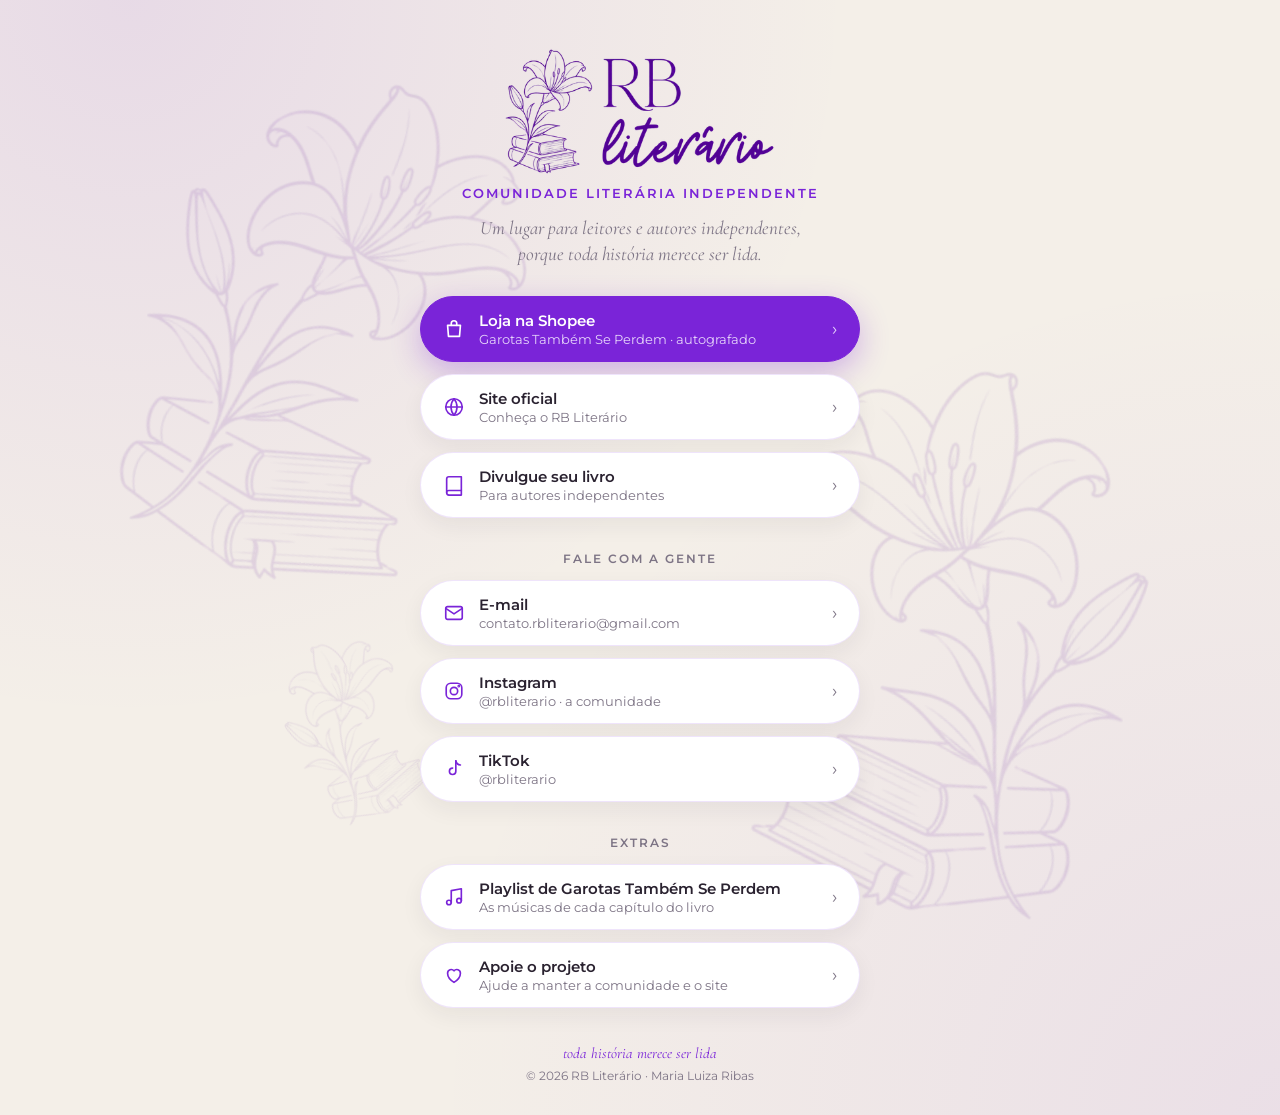
==== commit 02901517: "Logo e reposnsividade" ====
--- a/index.html
+++ b/index.html
@@ -25,6 +25,8 @@
       --lily: url("[data-uri]");
     }
     * { box-sizing: border-box; margin: 0; padding: 0; }
+    html, body { overflow-x: hidden; max-width: 100%; }
+    @supports (overflow: clip) { html, body { overflow-x: clip; } }
     body {
       min-height: 100vh;
       background:
@@ -40,7 +42,8 @@
     main { width: 100%; max-width: 440px; text-align: center; position: relative; z-index: 1; }
 
     /* lírios de fundo, bem clarinhos */
-    body::before, body::after {
+    .bg { position: fixed; inset: 0; overflow: hidden; pointer-events: none; z-index: 0; }
+    .bg::before, .bg::after {
       content: "";
       position: fixed;
       background: var(--lily) no-repeat center / contain;
@@ -48,19 +51,21 @@
       pointer-events: none;
       z-index: 0;
     }
-    body::before { width: 300px; height: 300px; top: -55px; left: -105px; transform: rotate(14deg); }
-    body::after  { width: 340px; height: 340px; bottom: -40px; right: -110px; transform: rotate(16deg) scaleX(-1); }
+    .bg::before { width: 300px; height: 300px; top: -55px; left: -105px; transform: rotate(14deg); }
+    .bg::after  { width: 340px; height: 340px; bottom: -40px; right: -110px; transform: rotate(16deg) scaleX(-1); }
     .lily-mid {
-      position: fixed; width: 200px; height: 200px; top: 38%; right: -60px;
+      position: absolute; width: 200px; height: 200px; top: 38%; right: -60px;
       background: var(--lily) no-repeat center / contain;
       opacity: 0.09; transform: rotate(-30deg); pointer-events: none; z-index: 0;
     }
     @media (min-width: 900px) {
-      body::before { width: 560px; height: 560px; left: 4%; top: 6%; }
-      body::after  { width: 600px; height: 600px; right: 3%; bottom: -40px; }
+      .bg::before { width: 560px; height: 560px; left: 4%; top: 6%; }
+      .bg::after  { width: 600px; height: 600px; right: 3%; bottom: -40px; }
       .lily-mid { left: 20%; right: auto; top: auto; bottom: 8%; }
     }
 
+    .brandlogo { margin: 0 auto 10px; }
+    .brandlogo img { display: block; width: 270px; max-width: 78%; height: auto; margin: 0 auto; }
     .avatar {
       width: 132px; height: 132px;
       margin: 0 auto 18px;
@@ -83,7 +88,7 @@
       letter-spacing: .5px;
     }
     .tag {
-      margin-top: 4px;
+      margin-top: 8px;
       font-size: 13px; letter-spacing: 2px; text-transform: uppercase;
       color: var(--accent); font-weight: 600;
     }
@@ -135,14 +140,9 @@
   </style>
 </head>
 <body>
-  <div class="lily-mid" aria-hidden="true"></div>
+  <div class="bg" aria-hidden="true"><div class="lily-mid"></div></div>
   <main>
-    <div class="avatar">
-      <img src="[data-uri]" alt="Logo RB Literário"
-           onerror="this.replaceWith(Object.assign(document.createElement('span'),{className:'mono',textContent:'RB'}))">
-    </div>
-
-    <h1>RB Literário</h1>
+    <h1 class="brandlogo"><img src="[data-uri]